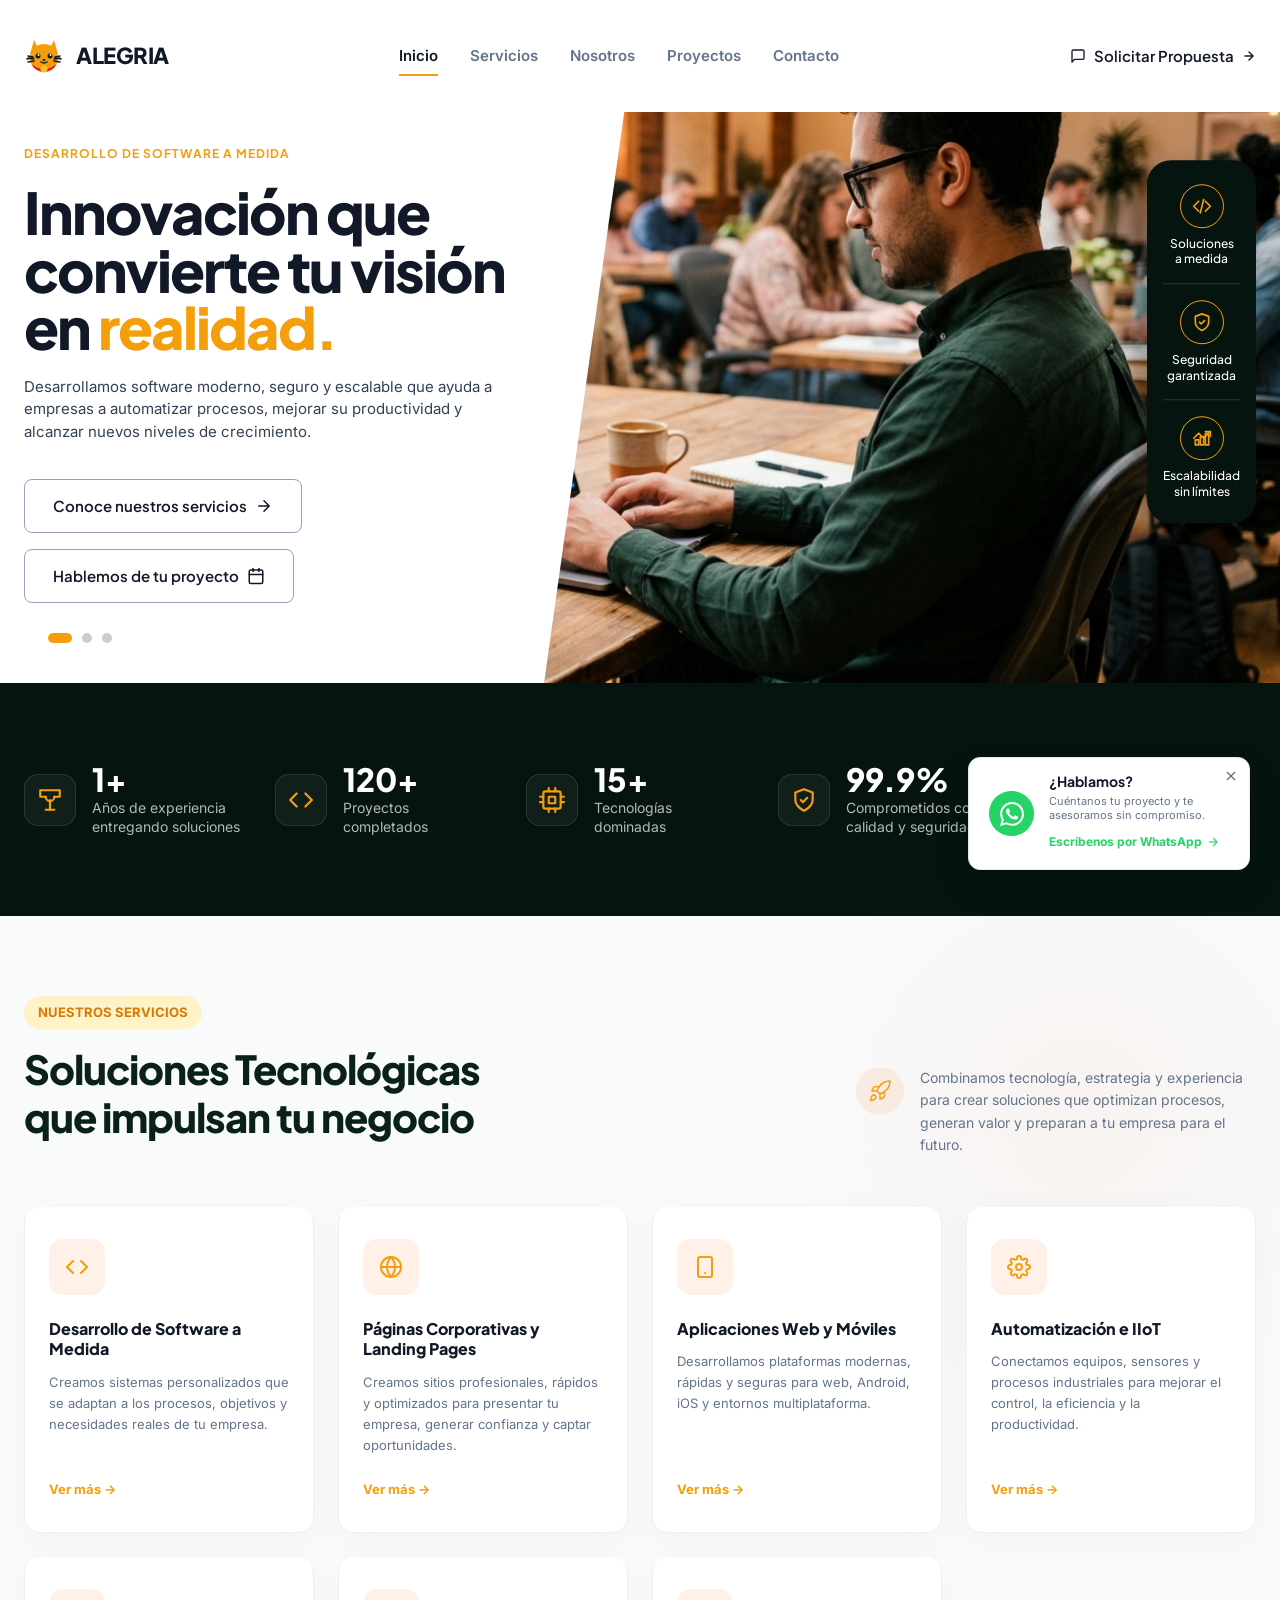
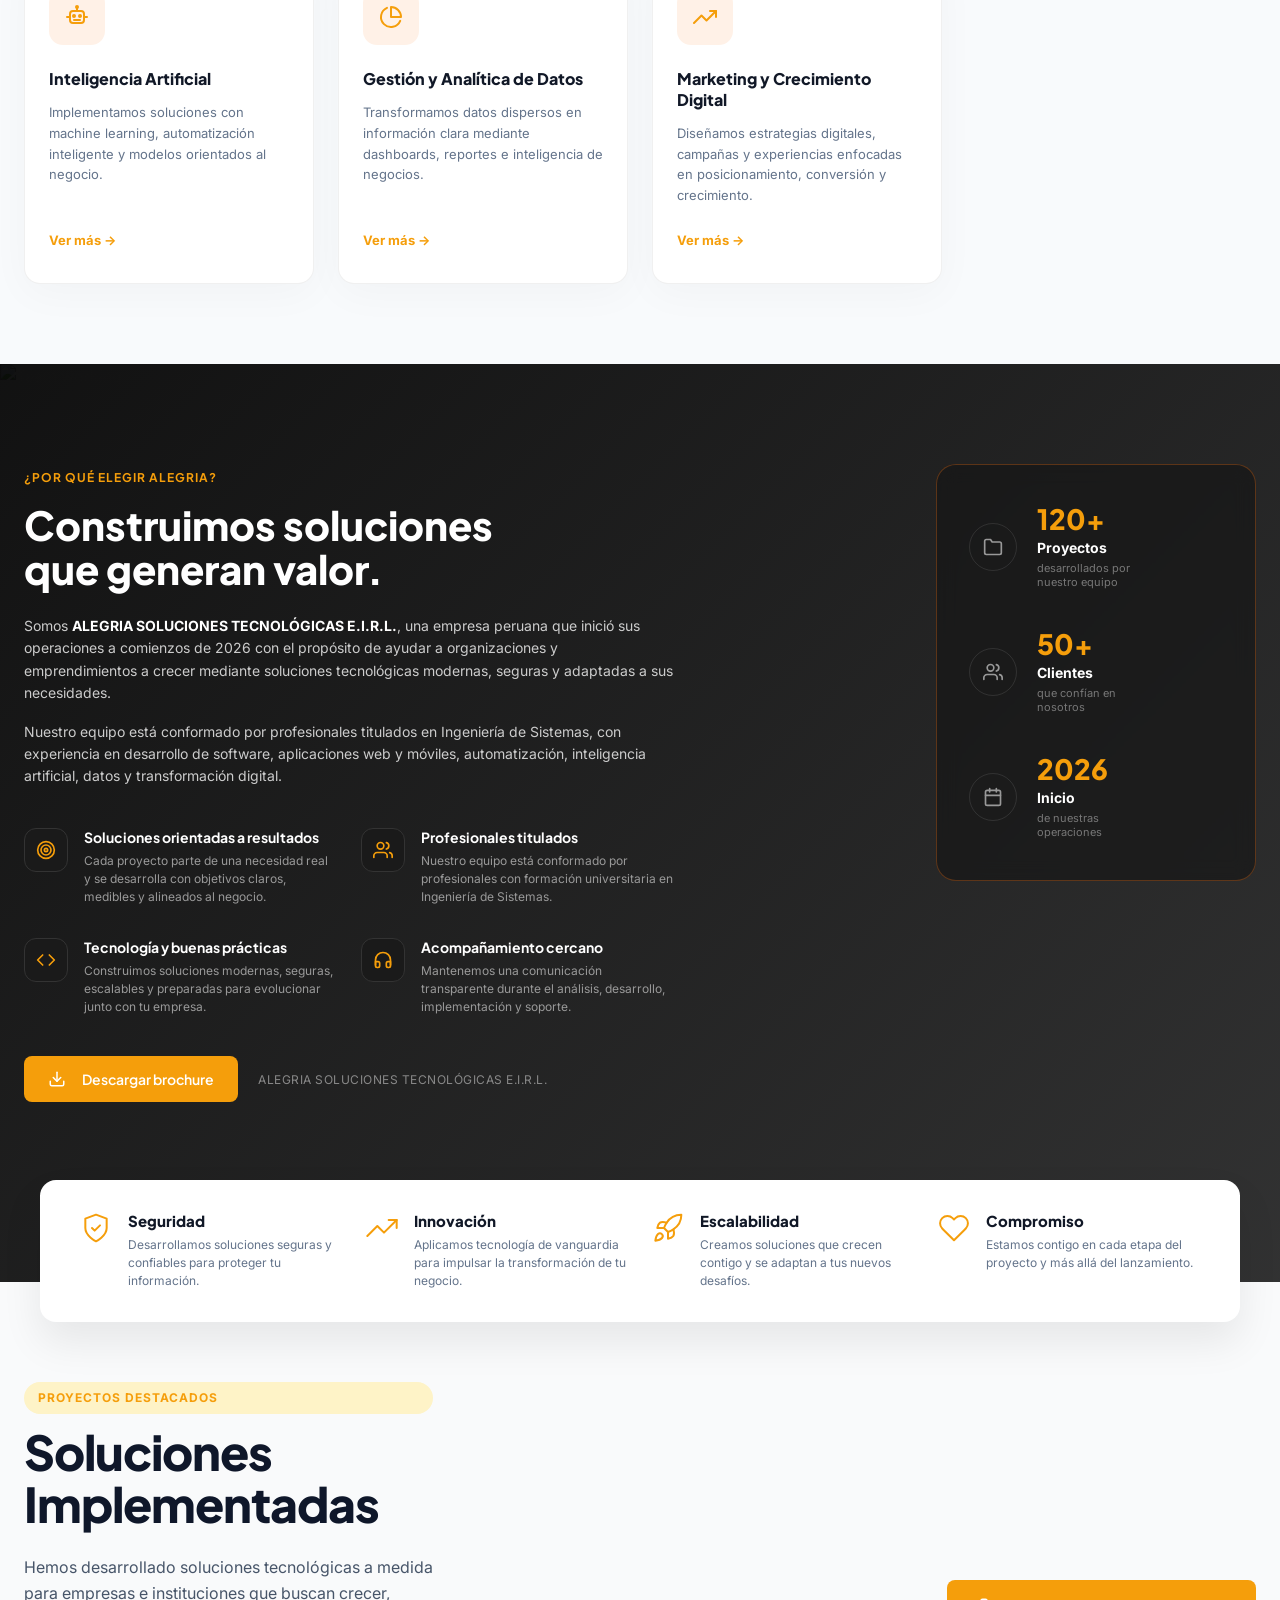
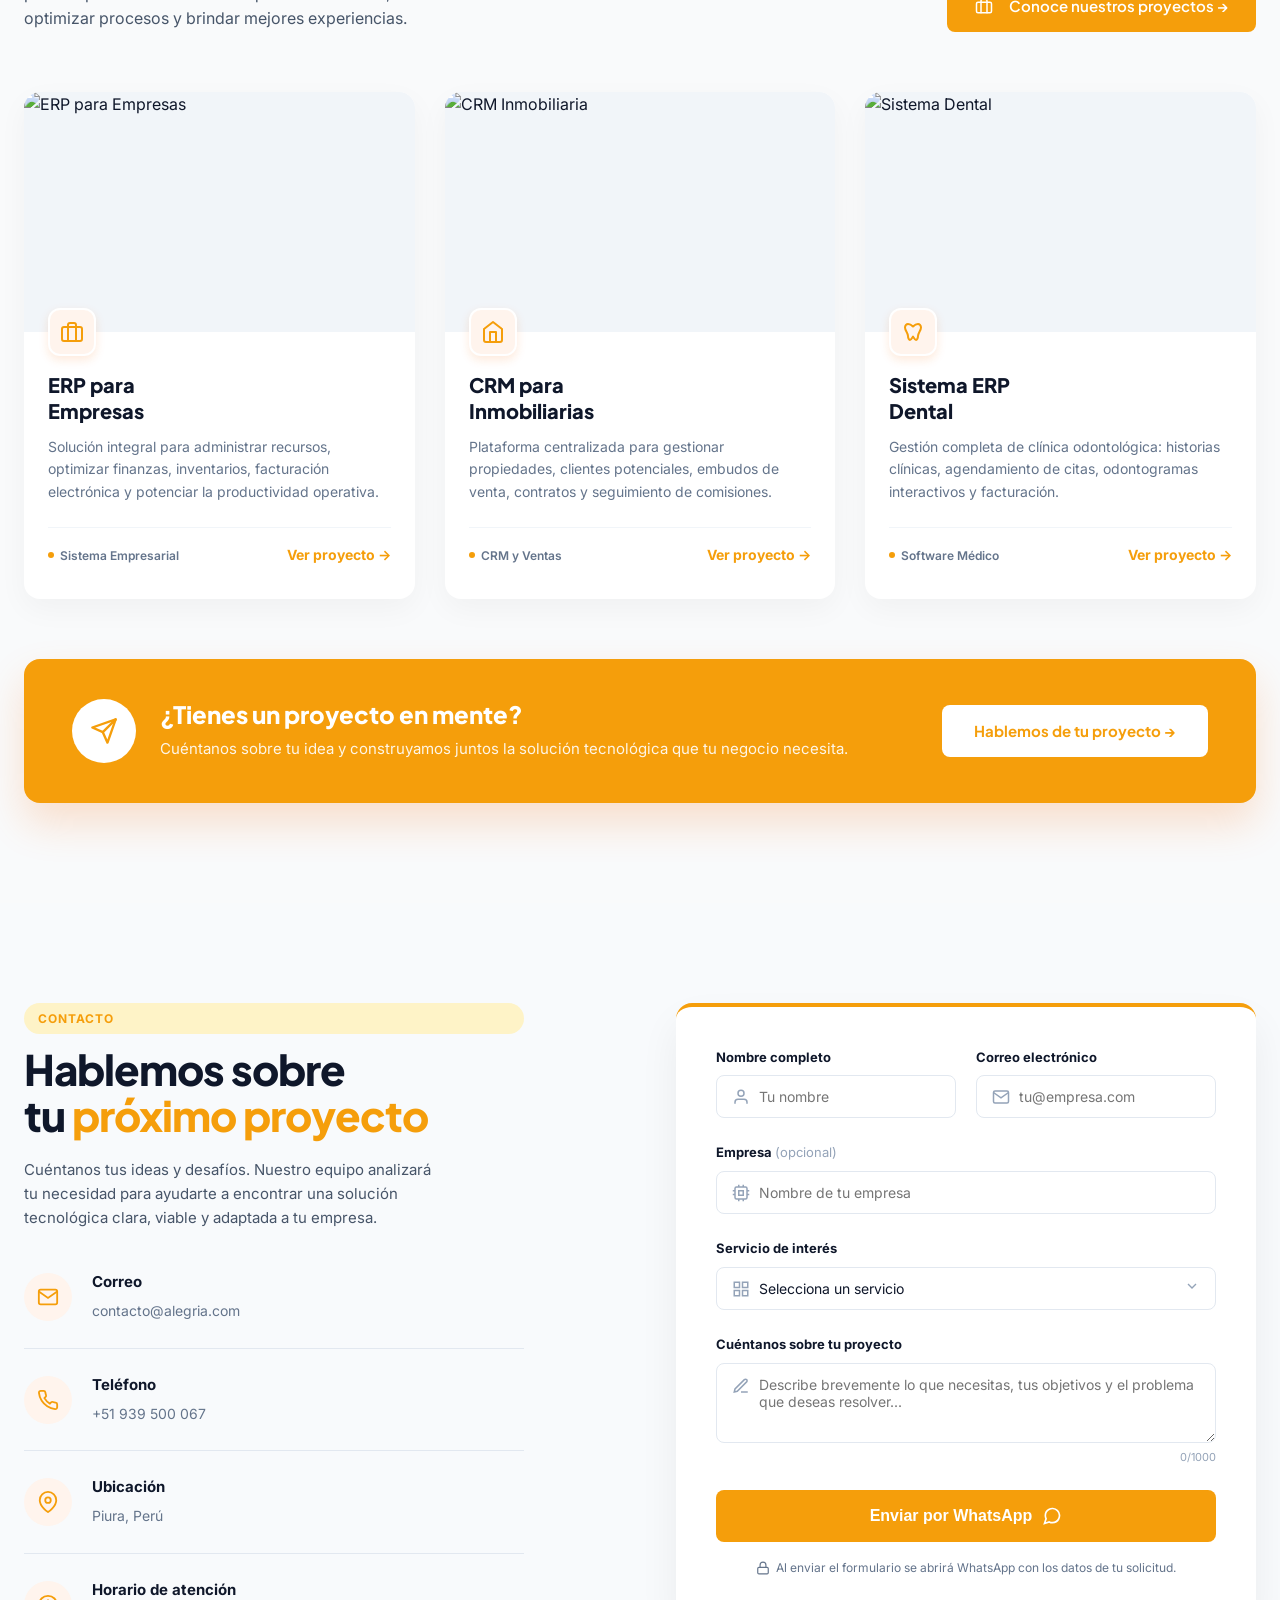
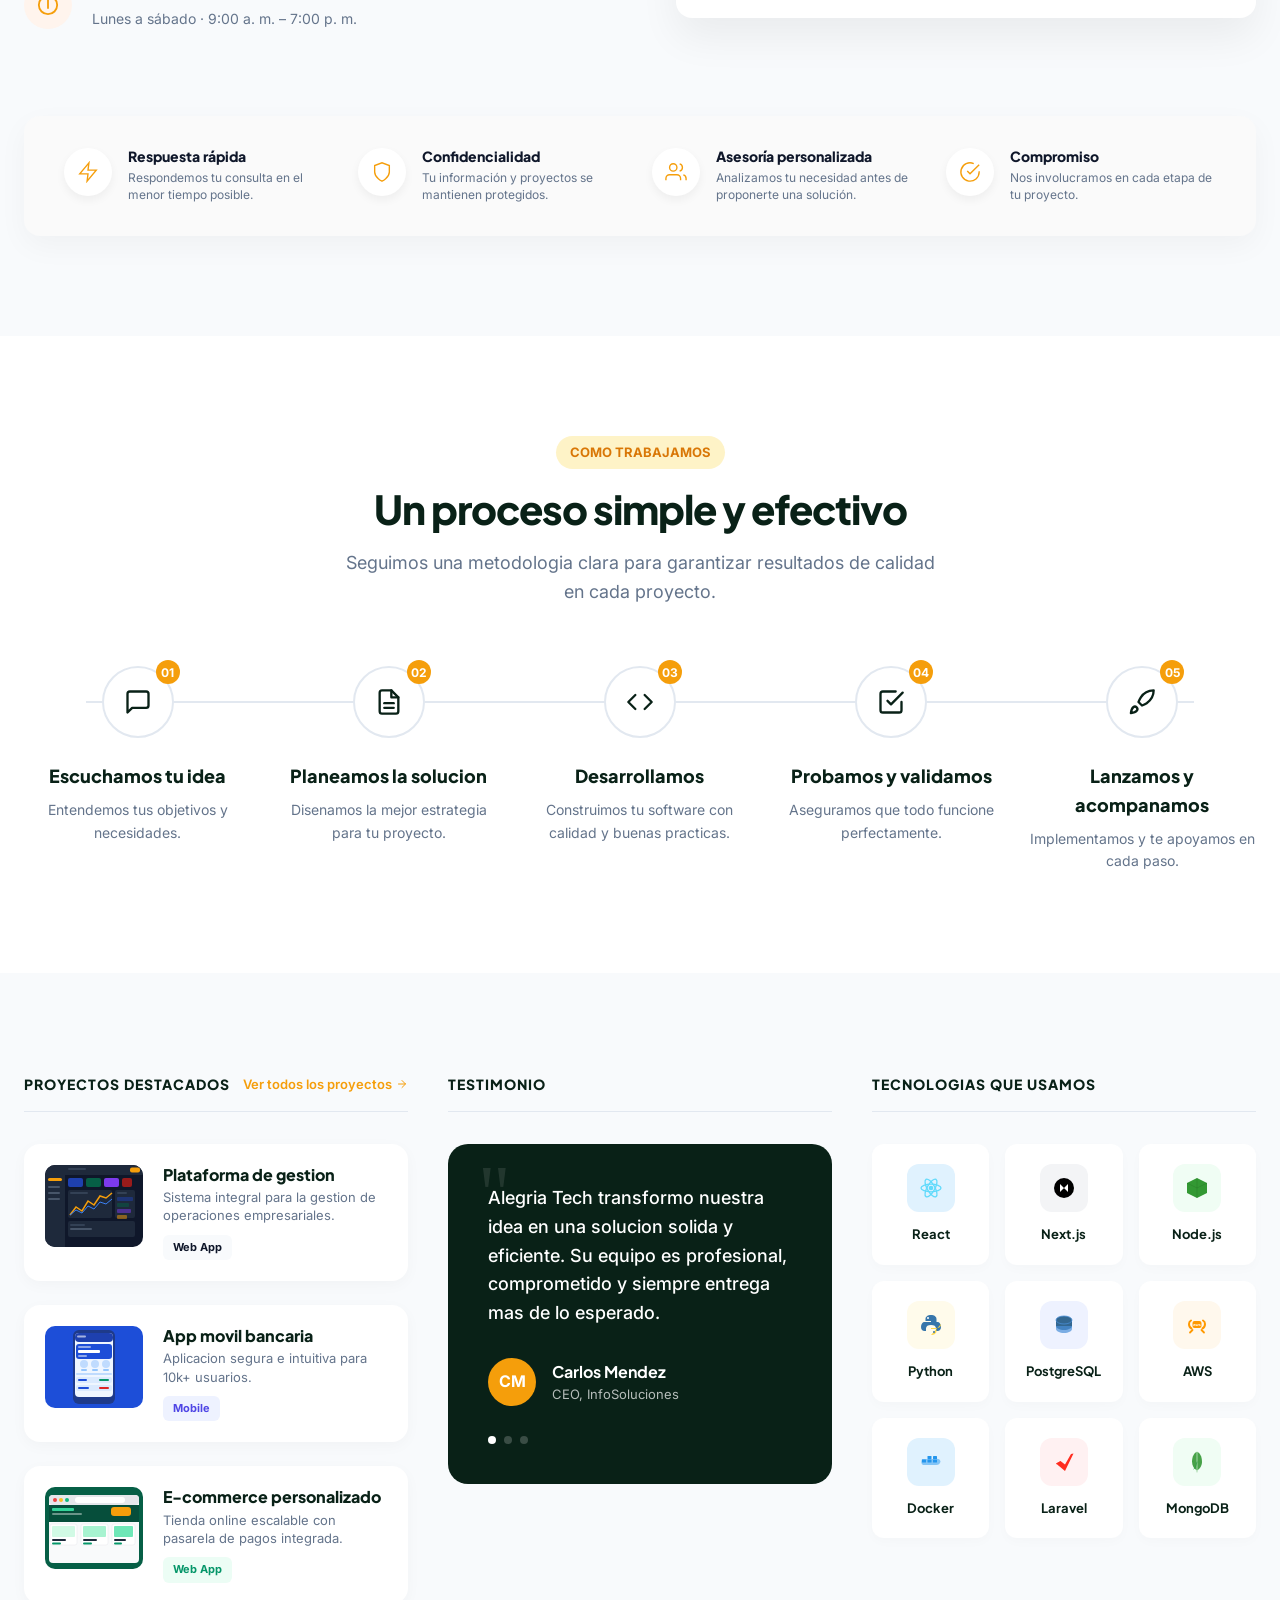
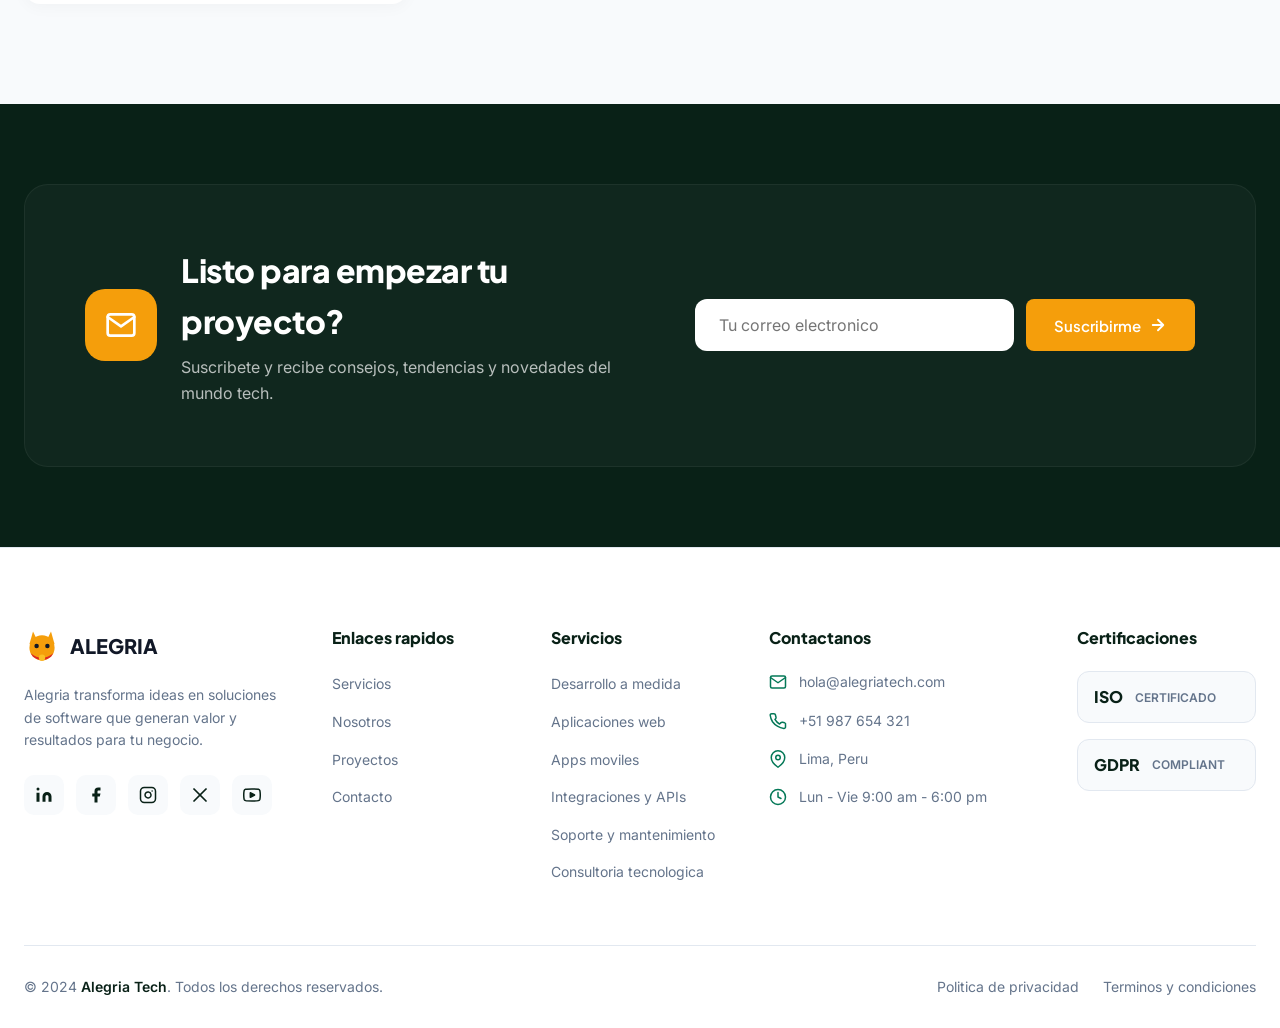
==== index.html @ f65d71f3 "feat: add ALEGRIA marketing site" ====
<!DOCTYPE html>
<html lang="es">
<head>
  <meta charset="UTF-8"/>
  <meta name="viewport" content="width=device-width,initial-scale=1.0"/>
  <title>ALEGRIA | Software a Medida y Soluciones Tecnologicas</title>
  <meta name="description" content="Desarrollamos software moderno, seguro y escalable que ayuda a empresas a automatizar procesos, mejorar su productividad y alcanzar nuevos niveles de crecimiento."/>
  <link rel="canonical" href="https://alegria.pe/"/>
  <link rel="preconnect" href="https://fonts.googleapis.com"/>
  <link rel="preconnect" href="https://fonts.gstatic.com" crossorigin/>
  <link href="https://fonts.googleapis.com/css2?family=Plus+Jakarta+Sans:wght@400;500;600;700;800;900&family=Inter:wght@400;500;600;700&display=swap" rel="stylesheet"/>
  <link rel="stylesheet" href="css/styles_v2.css?v=32"/>
  <link rel="icon" type="image/svg+xml" href="data:image/svg+xml,<svg xmlns='http://www.w3.org/2000/svg' viewBox='0 0 40 40'><polygon points='6,18 10,4 16,16' fill='%23F59E0B'/><polygon points='24,16 30,4 34,18' fill='%23F59E0B'/><circle cx='20' cy='22' r='14' fill='%23F59E0B'/><path d='M7.5 28 Q20 38 32.5 28 L30 32 Q20 40 10 32 Z' fill='%23DC2626'/><circle cx='20' cy='33' r='3.5' fill='%23FBBF24'/><circle cx='14' cy='20' r='2.5' fill='%23111827'/><circle cx='26' cy='20' r='2.5' fill='%23111827'/><ellipse cx='20' cy='24' rx='1.5' ry='1' fill='%23111827'/></svg>"/>
</head>
<body>

<!-- HEADER -->
<header class="header" id="header" role="banner">
  <div class="header-inner">
    <a href="#inicio" class="logo" aria-label="ALEGRIA inicio">
      <div class="logo-box" aria-hidden="true">
        <svg viewBox="0 0 40 40" fill="none" width="40" height="40">
          <polygon points="6,18 10,4 16,16" fill="#F59E0B"/>
          <polygon points="24,16 30,4 34,18" fill="#F59E0B"/>
          <circle cx="20" cy="22" r="14" fill="#F59E0B"/>
          <!-- collar and bell -->
          <path d="M7.5 28 Q20 38 32.5 28 L30 32 Q20 40 10 32 Z" fill="#DC2626"/>
          <circle cx="20" cy="33" r="3.5" fill="#FBBF24"/>
          <!-- eyes -->
          <circle cx="14" cy="20" r="2.5" fill="#111827"/>
          <circle cx="26" cy="20" r="2.5" fill="#111827"/>
          <circle cx="14.5" cy="19" r="1" fill="#fff"/>
          <circle cx="26.5" cy="19" r="1" fill="#fff"/>
          <!-- nose -->
          <ellipse cx="20" cy="24" rx="1.5" ry="1" fill="#111827"/>
          <!-- whiskers -->
          <line x1="4" y1="20" x2="9" y2="21" stroke="#111827" stroke-width="1.5" stroke-linecap="round"/>
          <line x1="3" y1="23" x2="9" y2="22" stroke="#111827" stroke-width="1.5" stroke-linecap="round"/>
          <line x1="36" y1="20" x2="31" y2="21" stroke="#111827" stroke-width="1.5" stroke-linecap="round"/>
          <line x1="37" y1="23" x2="31" y2="22" stroke="#111827" stroke-width="1.5" stroke-linecap="round"/>
          <!-- mouth -->
          <path d="M17 26 Q20 28 23 26" stroke="#111827" stroke-width="1.5" fill="none" stroke-linecap="round"/>
          <line x1="4" y1="22" x2="10" y2="23" stroke="#111827" stroke-width="1.5" stroke-linecap="round"/>
          <line x1="4" y1="26" x2="10" y2="25" stroke="#111827" stroke-width="1.5" stroke-linecap="round"/>
          <line x1="36" y1="22" x2="30" y2="23" stroke="#111827" stroke-width="1.5" stroke-linecap="round"/>
          <line x1="36" y1="26" x2="30" y2="25" stroke="#111827" stroke-width="1.5" stroke-linecap="round"/>
        </svg>
      </div>
      <span class="logo-name">ALEGRIA</span>
    </a>

    <nav class="nav" role="navigation">
      <a href="#inicio"    class="nav-link active" data-s="inicio">Inicio</a>
      <a href="#servicios" class="nav-link"         data-s="servicios">Servicios</a>
      <a href="#nosotros"  class="nav-link"         data-s="nosotros">Nosotros</a>
      <a href="#proyectos" class="nav-link"         data-s="proyectos">Proyectos</a>
      <a href="#contacto"  class="nav-link"         data-s="contacto">Contacto</a>
    </nav>

    <a href="#newsletter" class="nav-cta">
      <svg viewBox="0 0 24 24" fill="none" stroke="currentColor" stroke-width="2" stroke-linecap="round" stroke-linejoin="round" width="16" height="16">
        <path d="M21 15a2 2 0 0 1-2 2H7l-4 4V5a2 2 0 0 1 2-2h14a2 2 0 0 1 2 2z"/>
      </svg>
      Solicitar Propuesta
      <svg viewBox="0 0 24 24" fill="none" stroke="currentColor" stroke-width="2.5" stroke-linecap="round" stroke-linejoin="round" width="14" height="14"><path d="M5 12h14M12 5l7 7-7 7"/></svg>
    </a>

    <button class="hamburger" id="hamburger" aria-label="Menu">
      <span></span><span></span><span></span>
    </button>
  </div>
</header>

<main>

<!-- HERO (CAROUSEL) -->
<section class="hero" id="inicio">
  
  <!-- Floating Right Panel -->
  <div class="hero-strip-panel">
    <div class="strip-item">
        <div class="strip-icon-box">
          <svg viewBox="0 0 24 24" fill="none" stroke="currentColor" stroke-width="2" stroke-linecap="round" stroke-linejoin="round">
            <polyline points="16 18 22 12 16 6"/>
            <polyline points="8 6 2 12 8 18"/>
            <line x1="14" y1="4" x2="10" y2="20"/>
          </svg>
        </div>
      <span class="strip-label">Soluciones<br/>a medida</span>
    </div>
    <div class="strip-item">
        <div class="strip-icon-box">
          <svg viewBox="0 0 24 24" fill="none" stroke="currentColor" stroke-width="2" stroke-linecap="round" stroke-linejoin="round">
            <path d="M12 22s8-4 8-10V5l-8-3-8 3v7c0 6 8 10 8 10z"/>
            <polyline points="9 12 11 14 15 10"/>
          </svg>
        </div>
      <span class="strip-label">Seguridad<br/>garantizada</span>
    </div>
    <div class="strip-item">
        <div class="strip-icon-box">
          <svg viewBox="0 0 24 24" fill="none" stroke="currentColor" stroke-width="2" stroke-linecap="round" stroke-linejoin="round">
            <rect x="4" y="14" width="4" height="6" />
            <rect x="10" y="10" width="4" height="10" />
            <rect x="16" y="6" width="4" height="14" />
            <polyline points="2 12 8 6 14 12 22 4" />
            <polyline points="16 4 22 4 22 10" />
          </svg>
        </div>
      <span class="strip-label">Escalabilidad<br/>sin límites</span>
    </div>
  </div>

  <!-- SLIDER CONTAINER -->
  <div class="hero-slider">
    
    <!-- SLIDE 1 -->
    <div class="hero-slide active">
      <div class="hero-photo-bg">
        <img src="images/hero_team.jpg" alt="Equipo trabajando" class="hero-photo-img" />
      </div>
      <div class="hero-curve-bg"></div>
      <div class="hero-container container">
        <div class="hero-content">
          <span class="hero-tag">DESARROLLO DE SOFTWARE A MEDIDA</span>
          
          <h1 class="hero-h1">
            Innovación que<br/>convierte tu visión<br/>en <span class="hero-accent">realidad.</span>
          </h1>
          
          <p class="hero-desc">
            Desarrollamos software moderno, seguro y escalable que ayuda a empresas a automatizar procesos, mejorar su productividad y alcanzar nuevos niveles de crecimiento.
          </p>
          
          <div class="hero-btns">
            <a href="#servicios" class="btn btn-outline">Conoce nuestros servicios <svg viewBox="0 0 24 24" fill="none" stroke="currentColor" stroke-width="2" stroke-linecap="round" stroke-linejoin="round"><path d="M5 12h14M12 5l7 7-7 7"/></svg></a>
            <a href="#contacto" class="btn btn-outline">Hablemos de tu proyecto <svg viewBox="0 0 24 24" fill="none" stroke="currentColor" stroke-width="2" stroke-linecap="round" stroke-linejoin="round"><rect x="3" y="4" width="18" height="18" rx="2" ry="2"></rect><line x1="16" y1="2" x2="16" y2="6"></line><line x1="8" y1="2" x2="8" y2="6"></line><line x1="3" y1="10" x2="21" y2="10"></line></svg></a>
          </div>
        </div>
      </div>
    </div>
    
    <!-- SLIDE 2 -->
    <div class="hero-slide">
      <div class="hero-photo-bg">
        <img src="images/hero-multi-device.jpg" alt="Oficina de desarrollo" class="hero-photo-img" />
      </div>
      <div class="hero-curve-bg"></div>
      <div class="hero-container container">
        <div class="hero-content">
          <span class="hero-tag">DESARROLLO DE SOFTWARE A MEDIDA</span>
          
          <h1 class="hero-h1">
            Software a medida<br/>que optimiza tu<br/><span class="hero-accent">empresa.</span>
          </h1>
          
          <p class="hero-desc">
            En ALEGRIA desarrollamos software moderno, escalable y seguro que impulsa la transformación digital de tu negocio hacia el futuro.
          </p>
          
          <div class="hero-btns">
            <a href="#servicios" class="btn btn-primary">Nuestros servicios <svg viewBox="0 0 24 24" fill="none" stroke="currentColor" stroke-width="2" stroke-linecap="round" stroke-linejoin="round"><path d="M5 12h14M12 5l7 7-7 7"/></svg></a>
            <a href="#contacto" class="btn btn-outline">Hablemos de tu proyecto</a>
          </div>
          
          <div class="hero-bottom-tags">
            TECNOLOGÍA &middot; INNOVACIÓN &middot; RESULTADOS
          </div>
        </div>
      </div>
    </div>

    <!-- SLIDE 3 -->
    <div class="hero-slide">
      <div class="hero-photo-bg">
        <img src="images/hero_ux.jpg" alt="Diseño UX UI" class="hero-photo-img" />
      </div>
      <div class="hero-curve-bg"></div>
      <div class="hero-container container">
        <div class="hero-content">
          <span class="hero-tag">SOLUCIONES WEB Y MÓVILES</span>
          
          <h1 class="hero-h1">
            Productos digitales<br/>listos para <span class="hero-accent">crecer.</span>
          </h1>
          
          <p class="hero-desc">
            Diseñamos plataformas web, aplicaciones móviles y sistemas empresariales enfocados en rendimiento, seguridad y una excelente experiencia de usuario.
          </p>
          
          <div class="hero-btns">
            <a href="#proyectos" class="btn btn-primary">Ver proyectos <svg viewBox="0 0 24 24" fill="none" stroke="currentColor" stroke-width="2" stroke-linecap="round" stroke-linejoin="round"><path d="M5 12h14M12 5l7 7-7 7"/></svg></a>
            <a href="#contacto" class="btn btn-outline">Solicitar una propuesta</a>
          </div>
          
          <div class="hero-bottom-tags">
            DISEÑO UX &middot; DESARROLLO &middot; ESCALABILIDAD
          </div>
        </div>
      </div>
    </div>

  </div>

  <!-- CAROUSEL DOTS -->
  <div class="hero-dots container">
    <button class="dot active" aria-label="Slide 1"></button>
    <button class="dot" aria-label="Slide 2"></button>
    <button class="dot" aria-label="Slide 3"></button>
  </div>
</section>

<!-- STATS BAR -->
<div class="stats-bar" role="region" aria-label="Estadisticas de ALEGRIA">
  <div class="container">
    <div class="stats-grid">
      <div class="stat-item reveal">
        <div class="stat-icon-box" aria-hidden="true">
          <svg viewBox="0 0 24 24" fill="none" stroke="currentColor" stroke-width="2" stroke-linecap="round" stroke-linejoin="round">
            <polyline points="8 9 3 9 3 3 21 3 21 9 16 9"/><path d="M8 21h8"/><path d="M12 21v-9"/><path d="M8 9a4 4 0 0 0 8 0"/>
          </svg>
        </div>
        <div>
          <div class="stat-val" data-count="1" data-suffix="+">1+</div>
          <div class="stat-lbl">Años de experiencia<br/>entregando soluciones</div>
        </div>
      </div>
      <div class="stat-item reveal d1">
        <div class="stat-icon-box" aria-hidden="true">
          <svg viewBox="0 0 24 24" fill="none" stroke="currentColor" stroke-width="2" stroke-linecap="round" stroke-linejoin="round">
            <polyline points="16 18 22 12 16 6"/><polyline points="8 6 2 12 8 18"/>
          </svg>
        </div>
        <div>
          <div class="stat-val" data-count="120" data-suffix="+">120+</div>
          <div class="stat-lbl">Proyectos<br/>completados</div>
        </div>
      </div>
      <div class="stat-item reveal d2">
        <div class="stat-icon-box" aria-hidden="true">
          <!-- CPU Icon for technologies -->
          <svg viewBox="0 0 24 24" fill="none" stroke="currentColor" stroke-width="2" stroke-linecap="round" stroke-linejoin="round">
            <rect x="4" y="4" width="16" height="16" rx="2" ry="2"></rect>
            <rect x="9" y="9" width="6" height="6"></rect>
            <line x1="9" y1="1" x2="9" y2="4"></line>
            <line x1="15" y1="1" x2="15" y2="4"></line>
            <line x1="9" y1="20" x2="9" y2="23"></line>
            <line x1="15" y1="20" x2="15" y2="23"></line>
            <line x1="20" y1="9" x2="23" y2="9"></line>
            <line x1="20" y1="14" x2="23" y2="14"></line>
            <line x1="1" y1="9" x2="4" y2="9"></line>
            <line x1="1" y1="14" x2="4" y2="14"></line>
          </svg>
        </div>
        <div>
          <div class="stat-val" data-count="15" data-suffix="+">15+</div>
          <div class="stat-lbl">Tecnologías<br/>dominadas</div>
        </div>
      </div>
      <div class="stat-item reveal d3">
        <div class="stat-icon-box" aria-hidden="true">
          <svg viewBox="0 0 24 24" fill="none" stroke="currentColor" stroke-width="2" stroke-linecap="round" stroke-linejoin="round">
            <path d="M12 22s8-4 8-10V5l-8-3-8 3v7c0 6 8 10 8 10z"/><polyline points="9 12 11 14 15 10"/>
          </svg>
        </div>
        <div>
          <div class="stat-val" data-count="99.9" data-suffix="%">99.9%</div>
          <div class="stat-lbl">Comprometidos con la<br/>calidad y seguridad</div>
        </div>
      </div>
      <div class="stat-item reveal d4">
        <div class="stat-icon-box" aria-hidden="true">
          <svg viewBox="0 0 24 24" fill="none" stroke="currentColor" stroke-width="2" stroke-linecap="round" stroke-linejoin="round">
            <path d="M17 21v-2a4 4 0 0 0-4-4H5a4 4 0 0 0-4 4v2"/><circle cx="9" cy="7" r="4"/>
            <path d="M23 21v-2a4 4 0 0 0-3-3.87"/><path d="M16 3.13a4 4 0 0 1 0 7.75"/>
          </svg>
        </div>
        <div>
          <div class="stat-val" data-count="50" data-suffix="+">50+</div>
          <div class="stat-lbl">Clientes<br/>satisfechos</div>
        </div>
      </div>
    </div>
  </div>
</div>

  <!-- NEW SERVICES SECTION -->
  <section class="services-modern" id="servicios">
    <div class="container">
      <div class="services-header reveal">
        <div class="services-header-left">
          <span class="sec-label">NUESTROS SERVICIOS</span>
          <h2 class="sec-title">Soluciones Tecnol&oacute;gicas<br/>que <span class="text-orange">impulsan tu negocio</span></h2>
        </div>
        <div class="services-header-right">
          <div class="sh-icon-rocket">
            <svg viewBox="0 0 24 24" fill="none" stroke="currentColor" stroke-width="1.5" stroke-linecap="round" stroke-linejoin="round">
              <path d="M4.5 16.5c-1.5 1.26-2 5-2 5s3.74-.5 5-2c.71-.84.7-2.13-.09-2.91a2.18 2.18 0 0 0-2.91-.09z"></path>
              <path d="m12 15-3-3a22 22 0 0 1 2-3.95A12.88 12.88 0 0 1 22 2c0 2.72-.78 7.5-6 11a22.35 22.35 0 0 1-4 2z"></path>
              <path d="M9 12H4s.55-3.03 2-4c1.62-1.08 5 0 5 0"></path>
              <path d="M12 15v5s3.03-.55 4-2c1.08-1.62 0-5 0-5"></path>
            </svg>
          </div>
          <p>Combinamos tecnolog&iacute;a, estrategia y experiencia para crear soluciones que optimizan procesos, generan valor y preparan a tu empresa para el futuro.</p>
        </div>
      </div>

      <div class="services-grid-new">
        <!-- Card 1 -->
        <div class="srv-card-new reveal">
          <div class="srv-icon-new">
            <svg viewBox="0 0 24 24" fill="none" stroke="currentColor" stroke-width="2" stroke-linecap="round" stroke-linejoin="round">
              <polyline points="16 18 22 12 16 6"></polyline>
              <polyline points="8 6 2 12 8 18"></polyline>
            </svg>
          </div>
          <h3 class="srv-title-new">Desarrollo de Software a Medida</h3>
            <p class="srv-desc-new">Creamos sistemas personalizados que se adaptan a los procesos, objetivos y necesidades reales de tu empresa.</p>
            <a href="servicio-desarrollo.html" class="srv-link-new">Ver m&aacute;s &rarr;</a>
        </div>
        <!-- Card 2 -->
        <div class="srv-card-new reveal d1">
          <div class="srv-icon-new">
            <svg viewBox="0 0 24 24" fill="none" stroke="currentColor" stroke-width="2" stroke-linecap="round" stroke-linejoin="round">
              <circle cx="12" cy="12" r="10"></circle>
              <line x1="2" y1="12" x2="22" y2="12"></line>
              <path d="M12 2a15.3 15.3 0 0 1 4 10 15.3 15.3 0 0 1-4 10 15.3 15.3 0 0 1-4-10 15.3 15.3 0 0 1 4-10z"></path>
            </svg>
          </div>
          <h3 class="srv-title-new">P&aacute;ginas Corporativas y Landing Pages</h3>
          <p class="srv-desc-new">Creamos sitios profesionales, r&aacute;pidos y optimizados para presentar tu empresa, generar confianza y captar oportunidades.</p>
          <a href="servicio-paginas-web.html?v=99" class="srv-link-new">Ver m&aacute;s &rarr;</a>
        </div>
        <!-- Card 3 -->
        <div class="srv-card-new reveal d2">
          <div class="srv-icon-new">
            <svg viewBox="0 0 24 24" fill="none" stroke="currentColor" stroke-width="2" stroke-linecap="round" stroke-linejoin="round">
              <rect x="5" y="2" width="14" height="20" rx="2" ry="2"></rect>
              <path d="M12 18h.01"></path>
            </svg>
          </div>
<h3 class="srv-title-new">Aplicaciones Web y M&oacute;viles</h3>
          <p class="srv-desc-new">Desarrollamos plataformas modernas, r&aacute;pidas y seguras para web, Android, iOS y entornos multiplataforma.</p>
          <a href="servicio-apps.html?v=1" class="srv-link-new">Ver m&aacute;s &rarr;</a>
        </div>
        <!-- Card 4 -->
        <div class="srv-card-new reveal d3">
          <div class="srv-icon-new">
            <svg viewBox="0 0 24 24" fill="none" stroke="currentColor" stroke-width="2" stroke-linecap="round" stroke-linejoin="round">
              <circle cx="12" cy="12" r="3"></circle>
              <path d="M19.4 15a1.65 1.65 0 0 0 .33 1.82l.06.06a2 2 0 0 1 0 2.83 2 2 0 0 1-2.83 0l-.06-.06a1.65 1.65 0 0 0-1.82-.33 1.65 1.65 0 0 0-1 1.51V21a2 2 0 0 1-2 2 2 2 0 0 1-2-2v-.09A1.65 1.65 0 0 0 9 19.4a1.65 1.65 0 0 0-1.82.33l-.06.06a2 2 0 0 1-2.83 0 2 2 0 0 1 0-2.83l.06-.06a1.65 1.65 0 0 0 .33-1.82 1.65 1.65 0 0 0-1.51-1H3a2 2 0 0 1-2-2 2 2 0 0 1 2-2h.09A1.65 1.65 0 0 0 4.6 9a1.65 1.65 0 0 0-.33-1.82l-.06-.06a2 2 0 0 1 0-2.83 2 2 0 0 1 2.83 0l.06.06a1.65 1.65 0 0 0 1.82.33H9a1.65 1.65 0 0 0 1-1.51V3a2 2 0 0 1 2-2 2 2 0 0 1 2 2v.09a1.65 1.65 0 0 0 1 1.51 1.65 1.65 0 0 0 1.82-.33l.06-.06a2 2 0 0 1 2.83 0 2 2 0 0 1 0 2.83l-.06.06a1.65 1.65 0 0 0-.33 1.82V9a1.65 1.65 0 0 0 1.51 1H21a2 2 0 0 1 2 2 2 2 0 0 1-2 2h-.09a1.65 1.65 0 0 0-1.51 1z"></path>
            </svg>
          </div>
          <h3 class="srv-title-new">Automatizaci&oacute;n e IIoT</h3>
          <p class="srv-desc-new">Conectamos equipos, sensores y procesos industriales para mejorar el control, la eficiencia y la productividad.</p>
          <a href="servicio-iiot.html" class="srv-link-new">Ver m&aacute;s &rarr;</a>
        </div>
        <!-- Card 5 -->
        <div class="srv-card-new reveal d4">
          <div class="srv-icon-new">
            <!-- Robot Icon -->
            <svg viewBox="0 0 24 24" fill="none" stroke="currentColor" stroke-width="2" stroke-linecap="round" stroke-linejoin="round">
              <line x1="12" y1="2" x2="12" y2="6"></line>
              <circle cx="12" cy="2" r="1"></circle>
              <rect x="5" y="6" width="14" height="12" rx="3" ry="3"></rect>
              <circle cx="9" cy="11" r="1"></circle>
              <circle cx="15" cy="11" r="1"></circle>
              <line x1="9" y1="15" x2="15" y2="15"></line>
              <line x1="2" y1="12" x2="5" y2="12"></line>
              <line x1="19" y1="12" x2="22" y2="12"></line>
            </svg>
          </div>
          <h3 class="srv-title-new">Inteligencia Artificial</h3>
          <p class="srv-desc-new">Implementamos soluciones con machine learning, automatizaci&oacute;n inteligente y modelos orientados al negocio.</p>
          <a href="servicio-ia.html" class="srv-link-new">Ver m&aacute;s &rarr;</a>
        </div>
        <!-- Card 6 -->
        <div class="srv-card-new reveal d5">
          <div class="srv-icon-new">
            <!-- Pie Chart Icon -->
            <svg viewBox="0 0 24 24" fill="none" stroke="currentColor" stroke-width="2" stroke-linecap="round" stroke-linejoin="round">
              <path d="M21.21 15.89A10 10 0 1 1 8 2.83"></path>
              <path d="M22 12A10 10 0 0 0 12 2v10z"></path>
            </svg>
          </div>
          <h3 class="srv-title-new">Gesti&oacute;n y Anal&iacute;tica de Datos</h3>
          <p class="srv-desc-new">Transformamos datos dispersos en informaci&oacute;n clara mediante dashboards, reportes e inteligencia de negocios.</p>
          <a href="servicio-datos.html" class="srv-link-new">Ver m&aacute;s &rarr;</a>
        </div>
        <!-- Card 7 -->
        <div class="srv-card-new reveal d6">
          <div class="srv-icon-new">
            <!-- Trending Up Icon -->
            <svg viewBox="0 0 24 24" fill="none" stroke="currentColor" stroke-width="2" stroke-linecap="round" stroke-linejoin="round">
              <polyline points="23 6 13.5 15.5 8.5 10.5 1 18"></polyline>
              <polyline points="17 6 23 6 23 12"></polyline>
            </svg>
          </div>
<h3 class="srv-title-new">Marketing y Crecimiento Digital</h3>
          <p class="srv-desc-new">Dise&ntilde;amos estrategias digitales, campa&ntilde;as y experiencias enfocadas en posicionamiento, conversi&oacute;n y crecimiento.</p>
          <a href="servicio-marketing.html" class="srv-link-new">Ver m&aacute;s &rarr;</a>
        </div>

      </div>
    </div>
  </section>

    <!-- WHY CHOOSE US -->
  <section class="why-choose-us" id="nosotros">
    <div class="why-bg">
      <img src="https://images.unsplash.com/photo-1522071820081-009f0129c71c?auto=format&fit=crop&w=1200&q=80" alt="Team working">
      <div class="why-overlay"></div>
    </div>
    <div class="container why-container">
      <div class="why-left reveal">
        <span class="why-label">&iquest;POR QU&Eacute; ELEGIR ALEGRIA?</span>
        <h2 class="why-title">Construimos soluciones<br/>que generan <span class="text-orange">valor.</span></h2>
        
        <div class="why-desc">
          <p>Somos <strong>ALEGRIA SOLUCIONES TECNOL&Oacute;GICAS E.I.R.L.</strong>, una empresa peruana que inici&oacute; sus operaciones a comienzos de 2026 con el prop&oacute;sito de ayudar a organizaciones y emprendimientos a crecer mediante soluciones tecnol&oacute;gicas modernas, seguras y adaptadas a sus necesidades.</p>
          <p>Nuestro equipo est&aacute; conformado por profesionales titulados en Ingenier&iacute;a de Sistemas, con experiencia en desarrollo de software, aplicaciones web y m&oacute;viles, automatizaci&oacute;n, inteligencia artificial, datos y transformaci&oacute;n digital.</p>
        </div>

        <div class="why-features-grid">
          <div class="why-feature">
            <div class="why-f-icon">
              <svg viewBox="0 0 24 24" fill="none" stroke="currentColor" stroke-width="2" stroke-linecap="round" stroke-linejoin="round"><circle cx="12" cy="12" r="10"></circle><circle cx="12" cy="12" r="6"></circle><circle cx="12" cy="12" r="2"></circle></svg>
            </div>
            <div class="why-f-text">
              <h4>Soluciones orientadas a resultados</h4>
              <p>Cada proyecto parte de una necesidad real y se desarrolla con objetivos claros, medibles y alineados al negocio.</p>
            </div>
          </div>
          <div class="why-feature">
            <div class="why-f-icon">
              <svg viewBox="0 0 24 24" fill="none" stroke="currentColor" stroke-width="2" stroke-linecap="round" stroke-linejoin="round"><path d="M17 21v-2a4 4 0 0 0-4-4H5a4 4 0 0 0-4 4v2"></path><circle cx="9" cy="7" r="4"></circle><path d="M23 21v-2a4 4 0 0 0-3-3.87"></path><path d="M16 3.13a4 4 0 0 1 0 7.75"></path></svg>
            </div>
            <div class="why-f-text">
              <h4>Profesionales titulados</h4>
              <p>Nuestro equipo est&aacute; conformado por profesionales con formaci&oacute;n universitaria en Ingenier&iacute;a de Sistemas.</p>
            </div>
          </div>
          <div class="why-feature">
            <div class="why-f-icon">
              <svg viewBox="0 0 24 24" fill="none" stroke="currentColor" stroke-width="2" stroke-linecap="round" stroke-linejoin="round"><polyline points="16 18 22 12 16 6"></polyline><polyline points="8 6 2 12 8 18"></polyline></svg>
            </div>
            <div class="why-f-text">
              <h4>Tecnolog&iacute;a y buenas pr&aacute;cticas</h4>
              <p>Construimos soluciones modernas, seguras, escalables y preparadas para evolucionar junto con tu empresa.</p>
            </div>
          </div>
          <div class="why-feature">
            <div class="why-f-icon">
              <svg viewBox="0 0 24 24" fill="none" stroke="currentColor" stroke-width="2" stroke-linecap="round" stroke-linejoin="round"><path d="M3 18v-6a9 9 0 0 1 18 0v6"></path><path d="M21 19a2 2 0 0 1-2 2h-1a2 2 0 0 1-2-2v-3a2 2 0 0 1 2-2h3zM3 19a2 2 0 0 0 2 2h1a2 2 0 0 0 2-2v-3a2 2 0 0 0-2-2H3z"></path></svg>
            </div>
            <div class="why-f-text">
              <h4>Acompa&ntilde;amiento cercano</h4>
              <p>Mantenemos una comunicaci&oacute;n transparente durante el an&aacute;lisis, desarrollo, implementaci&oacute;n y soporte.</p>
            </div>
          </div>
        </div>

<div class="why-action">
          <a href="https://wa.me/51939500067?text=Hola, me gustaria solicitar el brochure de servicios" class="btn btn-primary">
            <svg viewBox="0 0 24 24" fill="none" stroke="currentColor" stroke-width="2" stroke-linecap="round" stroke-linejoin="round" style="width:18px;height:18px;margin-right:8px;"><path d="M21 15v4a2 2 0 0 1-2 2H5a2 2 0 0 1-2-2v-4"></path><polyline points="7 10 12 15 17 10"></polyline><line x1="12" y1="15" x2="12" y2="3"></line></svg>
            Descargar brochure
          </a>
          <span class="why-action-text">ALEGRIA SOLUCIONES TECNOL&Oacute;GICAS E.I.R.L.</span>
        </div>
      </div>
      
      <div class="why-right reveal d2">
        <div class="why-stats-card">
          <div class="w-stat">
            <div class="w-stat-icon"><svg viewBox="0 0 24 24" fill="none" stroke="currentColor" stroke-width="2" stroke-linecap="round" stroke-linejoin="round"><path d="M22 19a2 2 0 0 1-2 2H4a2 2 0 0 1-2-2V5a2 2 0 0 1 2-2h5l2 3h9a2 2 0 0 1 2 2z"></path></svg></div>
            <div class="w-stat-info">
              <span class="w-num">120+</span>
              <span class="w-title">Proyectos</span>
              <span class="w-desc">desarrollados por<br/>nuestro equipo</span>
            </div>
          </div>
          <div class="w-stat">
            <div class="w-stat-icon"><svg viewBox="0 0 24 24" fill="none" stroke="currentColor" stroke-width="2" stroke-linecap="round" stroke-linejoin="round"><path d="M17 21v-2a4 4 0 0 0-4-4H5a4 4 0 0 0-4 4v2"></path><circle cx="9" cy="7" r="4"></circle><path d="M23 21v-2a4 4 0 0 0-3-3.87"></path><path d="M16 3.13a4 4 0 0 1 0 7.75"></path></svg></div>
            <div class="w-stat-info">
              <span class="w-num">50+</span>
              <span class="w-title">Clientes</span>
              <span class="w-desc">que conf&iacute;an en<br/>nosotros</span>
            </div>
          </div>
          <div class="w-stat">
            <div class="w-stat-icon"><svg viewBox="0 0 24 24" fill="none" stroke="currentColor" stroke-width="2" stroke-linecap="round" stroke-linejoin="round"><rect x="3" y="4" width="18" height="18" rx="2" ry="2"></rect><line x1="16" y1="2" x2="16" y2="6"></line><line x1="8" y1="2" x2="8" y2="6"></line><line x1="3" y1="10" x2="21" y2="10"></line></svg></div>
            <div class="w-stat-info">
              <span class="w-num">2026</span>
              <span class="w-title">Inicio</span>
              <span class="w-desc">de nuestras<br/>operaciones</span>
            </div>
          </div>
        </div>
      </div>
    </div>

    <div class="why-bottom-strip container reveal d3">
      <div class="w-strip-item">
        <div class="w-strip-icon"><svg viewBox="0 0 24 24" fill="none" stroke="currentColor" stroke-width="2" stroke-linecap="round" stroke-linejoin="round"><path d="M12 22s8-4 8-10V5l-8-3-8 3v7c0 6 8 10 8 10z"></path><polyline points="9 12 11 14 15 10"></polyline></svg></div>
        <div class="w-strip-text">
          <h5>Seguridad</h5>
          <p>Desarrollamos soluciones seguras y confiables para proteger tu informaci&oacute;n.</p>
        </div>
      </div>
      <div class="w-strip-item">
        <div class="w-strip-icon"><svg viewBox="0 0 24 24" fill="none" stroke="currentColor" stroke-width="2" stroke-linecap="round" stroke-linejoin="round"><polyline points="23 6 13.5 15.5 8.5 10.5 1 18"></polyline><polyline points="17 6 23 6 23 12"></polyline></svg></div>
        <div class="w-strip-text">
          <h5>Innovaci&oacute;n</h5>
          <p>Aplicamos tecnolog&iacute;a de vanguardia para impulsar la transformaci&oacute;n de tu negocio.</p>
        </div>
      </div>
      <div class="w-strip-item">
        <div class="w-strip-icon"><svg viewBox="0 0 24 24" fill="none" stroke="currentColor" stroke-width="2" stroke-linecap="round" stroke-linejoin="round"><path d="M4.5 16.5c-1.5 1.26-2 5-2 5s3.74-.5 5-2c.71-.84.7-2.13-.09-2.91a2.18 2.18 0 0 0-2.91-.09z"></path><path d="m12 15-3-3a22 22 0 0 1 2-3.95A12.88 12.88 0 0 1 22 2c0 2.72-.78 7.5-6 11a22.35 22.35 0 0 1-4 2z"></path><path d="M9 12H4s.55-3.03 2-4c1.62-1.08 5 0 5 0"></path><path d="M12 15v5s3.03-.55 4-2c1.08-1.62 0-5 0-5"></path></svg></div>
        <div class="w-strip-text">
          <h5>Escalabilidad</h5>
          <p>Creamos soluciones que crecen contigo y se adaptan a tus nuevos desaf&iacute;os.</p>
        </div>
      </div>
      <div class="w-strip-item">
        <div class="w-strip-icon"><svg viewBox="0 0 24 24" fill="none" stroke="currentColor" stroke-width="2" stroke-linecap="round" stroke-linejoin="round"><path d="M20.84 4.61a5.5 5.5 0 0 0-7.78 0L12 5.67l-1.06-1.06a5.5 5.5 0 0 0-7.78 7.78l1.06 1.06L12 21.23l7.78-7.78 1.06-1.06a5.5 5.5 0 0 0 0-7.78z"></path></svg></div>
        <div class="w-strip-text">
          <h5>Compromiso</h5>
          <p>Estamos contigo en cada etapa del proyecto y m&aacute;s all&aacute; del lanzamiento.</p>
        </div>
      </div>
    </div>
  </section>

    <!-- PROYECTOS DESTACADOS -->
  <section class="projects-section" id="proyectos">
    <div class="container">
      <div class="projects-header reveal">
        <div class="projects-header-left">
          <span class="sec-label">PROYECTOS DESTACADOS</span>
          <h2 class="sec-title">Soluciones<br/>Implementadas</h2>
          <p class="projects-desc">Hemos desarrollado soluciones tecnol&oacute;gicas a medida<br/>para empresas e instituciones que buscan crecer,<br/>optimizar procesos y brindar mejores experiencias.</p>
        </div>
        <div class="projects-header-right">
<a href="proyecto-reservas.html" class="btn btn-orange">
            <svg viewBox="0 0 24 24" fill="none" stroke="currentColor" stroke-width="2" stroke-linecap="round" stroke-linejoin="round" style="width:18px;height:18px;margin-right:8px;"><rect x="2" y="7" width="20" height="14" rx="2" ry="2"></rect><path d="M16 21V5a2 2 0 0 0-2-2h-4a2 2 0 0 0-2 2v16"></path></svg>
            Conoce nuestros proyectos &rarr;
          </a>
        </div>
      </div>

      <div class="projects-grid">
        <!-- Project 1 -->
        <div class="project-card reveal">
          <div class="project-img-wrapper">
            <img src="https://images.unsplash.com/photo-1460925895917-afdab827c52f?auto=format&fit=crop&w=600&q=80" alt="ERP para Empresas">
            <div class="project-icon">
              <svg viewBox="0 0 24 24" fill="none" stroke="currentColor" stroke-width="2" stroke-linecap="round" stroke-linejoin="round"><rect x="2" y="7" width="20" height="14" rx="2" ry="2"></rect><path d="M16 21V5a2 2 0 0 0-2-2h-4a2 2 0 0 0-2 2v16"></path></svg>
            </div>
          </div>
          <div class="project-content">
            <h3>ERP para<br/>Empresas</h3>
            <p>Soluci&oacute;n integral para administrar recursos, optimizar finanzas, inventarios, facturaci&oacute;n electr&oacute;nica y potenciar la productividad operativa.</p>
            <div class="project-footer">
<span class="project-tag"><span class="dot"></span> Sistema Empresarial</span>
              <a href="proyecto-reservas.html" class="project-link">Ver proyecto &rarr;</a>
            </div>
          </div>
        </div>

        <!-- Project 2 -->
        <div class="project-card reveal d1">
          <div class="project-img-wrapper">
            <img src="https://images.unsplash.com/photo-1560518883-ce09059eeffa?auto=format&fit=crop&w=600&q=80" alt="CRM Inmobiliaria">
            <div class="project-icon">
              <svg viewBox="0 0 24 24" fill="none" stroke="currentColor" stroke-width="2" stroke-linecap="round" stroke-linejoin="round"><path d="M3 9l9-7 9 7v11a2 2 0 0 1-2 2H5a2 2 0 0 1-2-2z"></path><polyline points="9 22 9 12 15 12 15 22"></polyline></svg>
            </div>
          </div>
          <div class="project-content">
            <h3>CRM para<br/>Inmobiliarias</h3>
            <p>Plataforma centralizada para gestionar propiedades, clientes potenciales, embudos de venta, contratos y seguimiento de comisiones.</p>
            <div class="project-footer">
<span class="project-tag"><span class="dot"></span> CRM y Ventas</span>
              <a href="proyecto-reservas.html" class="project-link">Ver proyecto &rarr;</a>
            </div>
          </div>
        </div>

        <!-- Project 3 -->
        <div class="project-card reveal d2">
          <div class="project-img-wrapper">
            <img src="https://images.unsplash.com/photo-1606811841689-23dfddce3e95?auto=format&fit=crop&w=600&q=80" alt="Sistema Dental">
            <div class="project-icon">
              <svg viewBox="0 0 24 24" fill="none" stroke="currentColor" stroke-width="2" stroke-linecap="round" stroke-linejoin="round"><path d="M7 4C5.5 4 4 5.5 4 7.5C4 10.5 7 13 7 16C7 18 8 20 9 20C10 20 11 18 12 16.5C13 18 14 20 15 20C16 20 17 18 17 16C17 13 20 10.5 20 7.5C20 5.5 18.5 4 17 4C15 4 13.5 5 12 6.5C10.5 5 9 4 7 4Z"></path></svg>
            </div>
          </div>
          <div class="project-content">
            <h3>Sistema ERP<br/>Dental</h3>
            <p>Gesti&oacute;n completa de cl&iacute;nica odontol&oacute;gica: historias cl&iacute;nicas, agendamiento de citas, odontogramas interactivos y facturaci&oacute;n.</p>
            <div class="project-footer">
<span class="project-tag"><span class="dot"></span> Software M&eacute;dico</span>
              <a href="proyecto-reservas.html" class="project-link">Ver proyecto &rarr;</a>
            </div>
          </div>
        </div>
      </div>

      <div class="cta-banner reveal d3">
        <div class="cta-banner-left">
          <div class="cta-icon">
            <svg viewBox="0 0 24 24" fill="none" stroke="currentColor" stroke-width="2" stroke-linecap="round" stroke-linejoin="round"><line x1="22" y1="2" x2="11" y2="13"></line><polygon points="22 2 15 22 11 13 2 9 22 2"></polygon></svg>
          </div>
          <div class="cta-text">
            <h4>&iquest;Tienes un proyecto en mente?</h4>
            <p>Cu&eacute;ntanos sobre tu idea y construyamos juntos la soluci&oacute;n tecnol&oacute;gica que tu negocio necesita.</p>
          </div>
        </div>
<div class="cta-banner-right">
          <a href="#contacto" class="btn btn-white">Hablemos de tu proyecto &rarr;</a>
        </div>
      </div>
    </div>
  </section>

    <!-- CONTACTO -->
  <section class="contact-section" id="contacto">
    <div class="container">
      <div class="contact-grid">
        <!-- LEFT COLUMN -->
        <div class="contact-left reveal">
          <span class="sec-label">CONTACTO</span>
          <h2 class="sec-title">Hablemos sobre<br/>tu <span class="text-orange">pr&oacute;ximo proyecto</span></h2>
          <p class="contact-desc">Cu&eacute;ntanos tus ideas y desaf&iacute;os. Nuestro equipo analizar&aacute;<br/>tu necesidad para ayudarte a encontrar una soluci&oacute;n<br/>tecnol&oacute;gica clara, viable y adaptada a tu empresa.</p>
          
          <div class="contact-info-list">
            <div class="c-info-item">
              <div class="c-info-icon"><svg viewBox="0 0 24 24" fill="none" stroke="currentColor" stroke-width="2"><path d="M4 4h16c1.1 0 2 .9 2 2v12c0 1.1-.9 2-2 2H4c-1.1 0-2-.9-2-2V6c0-1.1.9-2 2-2z"></path><polyline points="22,6 12,13 2,6"></polyline></svg></div>
              <div class="c-info-text">
                <strong>Correo</strong>
                <span>contacto@alegria.com</span>
              </div>
            </div>
            <div class="c-info-item">
              <div class="c-info-icon"><svg viewBox="0 0 24 24" fill="none" stroke="currentColor" stroke-width="2"><path d="M22 16.92v3a2 2 0 0 1-2.18 2 19.79 19.79 0 0 1-8.63-3.07 19.5 19.5 0 0 1-6-6 19.79 19.79 0 0 1-3.07-8.67A2 2 0 0 1 4.11 2h3a2 2 0 0 1 2 1.72 12.84 12.84 0 0 0 .7 2.81 2 2 0 0 1-.45 2.11L8.09 9.91a16 16 0 0 0 6 6l1.27-1.27a2 2 0 0 1 2.11-.45 12.84 12.84 0 0 0 2.81.7A2 2 0 0 1 22 16.92z"></path></svg></div>
              <div class="c-info-text">
                <strong>Tel&eacute;fono</strong>
                <span>+51 939 500 067</span>
              </div>
            </div>
            <div class="c-info-item">
              <div class="c-info-icon"><svg viewBox="0 0 24 24" fill="none" stroke="currentColor" stroke-width="2"><path d="M21 10c0 7-9 13-9 13s-9-6-9-13a9 9 0 0 1 18 0z"></path><circle cx="12" cy="10" r="3"></circle></svg></div>
              <div class="c-info-text">
                <strong>Ubicaci&oacute;n</strong>
                <span>Piura, Per&uacute;</span>
              </div>
            </div>
            <div class="c-info-item">
              <div class="c-info-icon"><svg viewBox="0 0 24 24" fill="none" stroke="currentColor" stroke-width="2"><circle cx="12" cy="12" r="10"></circle><polyline points="12 6 12 16 14"></polyline></svg></div>
              <div class="c-info-text">
                <strong>Horario de atenci&oacute;n</strong>
                <span>Lunes a s&aacute;bado &middot; 9:00 a. m. &ndash; 7:00 p. m.</span>
              </div>
            </div>
          </div>
        </div>

        <!-- RIGHT COLUMN (FORM) -->
        <div class="contact-right reveal d1">
          <form class="contact-card">
            <div class="form-row">
              <div class="form-group">
                <label>Nombre completo</label>
                <div class="input-wrapper">
                  <svg viewBox="0 0 24 24" fill="none" stroke="currentColor" stroke-width="2"><path d="M20 21v-2a4 4 0 0 0-4-4H8a4 4 0 0 0-4 4v2"></path><circle cx="12" cy="7" r="4"></circle></svg>
                  <input type="text" placeholder="Tu nombre">
                </div>
              </div>
              <div class="form-group">
                <label>Correo electr&oacute;nico</label>
                <div class="input-wrapper">
                  <svg viewBox="0 0 24 24" fill="none" stroke="currentColor" stroke-width="2"><path d="M4 4h16c1.1 0 2 .9 2 2v12c0 1.1-.9 2-2 2H4c-1.1 0-2-.9-2-2V6c0-1.1.9-2 2-2z"></path><polyline points="22,6 12,13 2,6"></polyline></svg>
                  <input type="email" placeholder="tu@empresa.com">
                </div>
              </div>
            </div>
            
            <div class="form-group">
              <label>Empresa <span class="opcional">(opcional)</span></label>
              <div class="input-wrapper">
                <svg viewBox="0 0 24 24" fill="none" stroke="currentColor" stroke-width="2"><rect x="4" y="4" width="16" height="16" rx="2" ry="2"></rect><rect x="9" y="9" width="6" height="6"></rect><line x1="9" y1="1" x2="9" y2="4"></line><line x1="15" y1="1" x2="15" y2="4"></line><line x1="9" y1="20" x2="9" y2="23"></line><line x1="15" y1="20" x2="15" y2="23"></line><line x1="20" y1="9" x2="23" y2="9"></line><line x1="20" y1="14" x2="23" y2="14"></line><line x1="1" y1="9" x2="4" y2="9"></line><line x1="1" y1="14" x2="4" y2="14"></line></svg>
                <input type="text" placeholder="Nombre de tu empresa">
              </div>
            </div>

            <div class="form-group">
              <label>Servicio de inter&eacute;s</label>
              <div class="input-wrapper">
                <svg viewBox="0 0 24 24" fill="none" stroke="currentColor" stroke-width="2"><rect x="3" y="3" width="7" height="7"></rect><rect x="14" y="3" width="7" height="7"></rect><rect x="14" y="14" width="7" height="7"></rect><rect x="3" y="14" width="7" height="7"></rect></svg>
                <select>
                  <option value="">Selecciona un servicio</option>
                  <option value="desarrollo">Desarrollo de Software</option>
                  <option value="web">Dise&ntilde;o Web</option>
                  <option value="app">Aplicaciones M&oacute;viles</option>
                </select>
                <div class="select-arrow"><svg viewBox="0 0 24 24" fill="none" stroke="currentColor" stroke-width="2"><polyline points="6 9 12 15 18 9"></polyline></svg></div>
              </div>
            </div>

            <div class="form-group">
              <label>Cu&eacute;ntanos sobre tu proyecto</label>
              <div class="input-wrapper align-top">
                <svg viewBox="0 0 24 24" fill="none" stroke="currentColor" stroke-width="2"><path d="M12 20h9"></path><path d="M16.5 3.5a2.121 2.121 0 0 1 3 3L7 19l-4 1 1-4L16.5 3.5z"></path></svg>
                <textarea rows="3" placeholder="Describe brevemente lo que necesitas, tus objetivos y el problema que deseas resolver..."></textarea>
              </div>
              <div class="char-count">0/1000</div>
            </div>

            <button type="submit" class="btn-whatsapp-submit">
              Enviar por WhatsApp
              <svg viewBox="0 0 24 24" fill="none" stroke="currentColor" stroke-width="2"><path d="M21 11.5a8.38 8.38 0 0 1-.9 3.8 8.5 8.5 0 0 1-7.6 4.7 8.38 8.38 0 0 1-3.8-.9L3 21l1.9-5.7a8.38 8.38 0 0 1-.9-3.8 8.5 8.5 0 0 1 4.7-7.6 8.38 8.38 0 0 1 3.8-.9h.5a8.48 8.48 0 0 1 8 8v.5z"></path></svg>
            </button>
            <p class="form-secure">
              <svg viewBox="0 0 24 24" fill="none" stroke="currentColor" stroke-width="2"><rect x="3" y="11" width="18" height="11" rx="2" ry="2"></rect><path d="M7 11V7a5 5 0 0 1 10 0v4"></path></svg>
              Al enviar el formulario se abrir&aacute; WhatsApp con los datos de tu solicitud.
            </p>
          </form>
        </div>
      </div>

      <!-- BOTTOM STRIP -->
      <div class="contact-bottom-strip reveal d2">
        <div class="c-strip-item">
          <div class="c-strip-icon"><svg viewBox="0 0 24 24" fill="none" stroke="currentColor" stroke-width="2"><polygon points="13 2 3 14 12 14 11 22 21 10 12 10 13 2"></polygon></svg></div>
          <div class="c-strip-text">
            <h5>Respuesta r&aacute;pida</h5>
            <p>Respondemos tu consulta en el menor tiempo posible.</p>
          </div>
        </div>
        <div class="c-strip-item">
          <div class="c-strip-icon"><svg viewBox="0 0 24 24" fill="none" stroke="currentColor" stroke-width="2"><path d="M12 22s8-4 8-10V5l-8-3-8 3v7c0 6 8 10 8 10z"></path></svg></div>
          <div class="c-strip-text">
            <h5>Confidencialidad</h5>
            <p>Tu informaci&oacute;n y proyectos se mantienen protegidos.</p>
          </div>
        </div>
        <div class="c-strip-item">
          <div class="c-strip-icon"><svg viewBox="0 0 24 24" fill="none" stroke="currentColor" stroke-width="2"><path d="M17 21v-2a4 4 0 0 0-4-4H5a4 4 0 0 0-4 4v2"></path><circle cx="9" cy="7" r="4"></circle><path d="M23 21v-2a4 4 0 0 0-3-3.87"></path><path d="M16 3.13a4 4 0 0 1 0 7.75"></path></svg></div>
          <div class="c-strip-text">
            <h5>Asesor&iacute;a personalizada</h5>
            <p>Analizamos tu necesidad antes de proponerte una soluci&oacute;n.</p>
          </div>
        </div>
        <div class="c-strip-item">
          <div class="c-strip-icon"><svg viewBox="0 0 24 24" fill="none" stroke="currentColor" stroke-width="2"><path d="M22 11.08V12a10 10 0 1 1-5.93-9.14"></path><polyline points="22 4 12 14.01 9 11.01"></polyline></svg></div>
          <div class="c-strip-text">
            <h5>Compromiso</h5>
            <p>Nos involucramos en cada etapa de tu proyecto.</p>
          </div>
        </div>
      </div>
    </div>
  </section>

  <!-- PROCESS -->
<section class="process" id="nosotros" aria-labelledby="proc-title">
  <div class="container">
    <div class="process-hd reveal">
      <span class="sec-label">COMO TRABAJAMOS</span>
      <h2 class="sec-title" id="proc-title">Un proceso simple y efectivo</h2>
      <p class="sec-sub">Seguimos una metodologia clara para garantizar resultados de calidad en cada proyecto.</p>
    </div>
    <div class="steps">
      <div class="step reveal" id="step-1">
        <div class="step-circle">
          <svg viewBox="0 0 24 24" fill="none" stroke="currentColor" stroke-width="2" stroke-linecap="round" stroke-linejoin="round" width="28" height="28" aria-hidden="true"><path d="M21 15a2 2 0 0 1-2 2H7l-4 4V5a2 2 0 0 1 2-2h14a2 2 0 0 1 2 2z"/></svg>
          <span class="step-num" aria-hidden="true">01</span>
        </div>
        <div class="step-title">Escuchamos tu idea</div>
        <div class="step-desc">Entendemos tus objetivos y necesidades.</div>
      </div>
      <div class="step reveal d1" id="step-2">
        <div class="step-circle">
          <svg viewBox="0 0 24 24" fill="none" stroke="currentColor" stroke-width="2" stroke-linecap="round" stroke-linejoin="round" width="28" height="28" aria-hidden="true"><path d="M14 2H6a2 2 0 0 0-2 2v16a2 2 0 0 0 2 2h12a2 2 0 0 0 2-2V8z"/><polyline points="14 2 14 8 20 8"/><line x1="16" y1="13" x2="8" y2="13"/><line x1="16" y1="17" x2="8" y2="17"/></svg>
          <span class="step-num" aria-hidden="true">02</span>
        </div>
        <div class="step-title">Planeamos la solucion</div>
        <div class="step-desc">Disenamos la mejor estrategia para tu proyecto.</div>
      </div>
      <div class="step reveal d2" id="step-3">
        <div class="step-circle">
          <svg viewBox="0 0 24 24" fill="none" stroke="currentColor" stroke-width="2" stroke-linecap="round" stroke-linejoin="round" width="28" height="28" aria-hidden="true"><polyline points="16 18 22 12 16 6"/><polyline points="8 6 2 12 8 18"/></svg>
          <span class="step-num" aria-hidden="true">03</span>
        </div>
        <div class="step-title">Desarrollamos</div>
        <div class="step-desc">Construimos tu software con calidad y buenas practicas.</div>
      </div>
      <div class="step reveal d3" id="step-4">
        <div class="step-circle">
          <svg viewBox="0 0 24 24" fill="none" stroke="currentColor" stroke-width="2" stroke-linecap="round" stroke-linejoin="round" width="28" height="28" aria-hidden="true"><polyline points="9 11 12 14 22 4"/><path d="M21 12v7a2 2 0 0 1-2 2H5a2 2 0 0 1-2-2V5a2 2 0 0 1 2-2h11"/></svg>
          <span class="step-num" aria-hidden="true">04</span>
        </div>
        <div class="step-title">Probamos y validamos</div>
        <div class="step-desc">Aseguramos que todo funcione perfectamente.</div>
      </div>
      <div class="step reveal d4" id="step-5">
        <div class="step-circle">
          <svg viewBox="0 0 24 24" fill="none" stroke="currentColor" stroke-width="2" stroke-linecap="round" stroke-linejoin="round" width="28" height="28" aria-hidden="true"><path d="M4.5 16.5c-1.5 1.26-2 5-2 5s3.74-.5 5-2c.71-.84.7-2.13-.09-2.91a2.18 2.18 0 0 0-2.91-.09z"/><path d="m12 15-3-3a22 22 0 0 1 2-3.95A12.88 12.88 0 0 1 22 2c0 2.72-.78 7.5-6 11a22.35 22.35 0 0 1-4 2z"/></svg>
          <span class="step-num" aria-hidden="true">05</span>
        </div>
        <div class="step-title">Lanzamos y acompanamos</div>
        <div class="step-desc">Implementamos y te apoyamos en cada paso.</div>
      </div>
    </div>
  </div>
</section>

<!-- 3-COL SECTION -->
<section class="tri-col" id="proyectos" aria-label="Proyectos, testimonios y tecnologias">
  <div class="container">
    <div class="tri-grid">

      <!-- Column 1: Projects -->
      <div>
        <div class="col-hd">
          <span class="col-hdtitle">PROYECTOS DESTACADOS</span>
          <a href="#newsletter" class="col-link" id="link-all-proj">Ver todos los proyectos
            <svg viewBox="0 0 24 24" fill="none" stroke="currentColor" stroke-width="2" stroke-linecap="round" stroke-linejoin="round" width="12" height="12" aria-hidden="true"><path d="M5 12h14M12 5l7 7-7 7"/></svg>
          </a>
        </div>
        <div class="proj-list reveal">
          <article class="proj-card" id="proj-1">
            <div class="proj-thumb thumb-1" aria-hidden="true">
              <svg viewBox="0 0 98 82" fill="none" xmlns="http://www.w3.org/2000/svg" preserveAspectRatio="xMidYMid slice" width="98" height="82">
                <rect width="98" height="82" fill="#0F172A"/>
                <rect x="0" y="0" width="20" height="82" fill="#1E293B"/>
                <rect x="3" y="13" width="14" height="3" rx="1.5" fill="#F59E0B"/>
                <rect x="3" y="21" width="12" height="2" rx="1" fill="#475569"/>
                <rect x="3" y="27" width="12" height="2" rx="1" fill="#475569"/>
                <rect x="3" y="33" width="12" height="2" rx="1" fill="#475569"/>
                <rect x="20" y="0" width="78" height="10" fill="#1E293B"/>
                <rect x="23" y="3" width="18" height="2" rx="1" fill="#334155"/>
                <rect x="85" y="2.5" width="10" height="5" rx="2" fill="#F59E0B"/>
                <rect x="23" y="13" width="15" height="9" rx="2" fill="#1E40AF"/>
                <rect x="41" y="13" width="15" height="9" rx="2" fill="#065F46"/>
                <rect x="59" y="13" width="15" height="9" rx="2" fill="#7C3AED"/>
                <rect x="77" y="13" width="10" height="9" rx="2" fill="#991B1B"/>
                <rect x="23" y="25" width="44" height="28" rx="2" fill="#1E293B"/>
                <rect x="25" y="27" width="18" height="2" rx="1" fill="#334155"/>
                <polyline points="25,50 31,42 37,46 43,36 49,40 55,31 61,33 67,28" fill="none" stroke="#F59E0B" stroke-width="1.5"/>
                <polyline points="25,50 31,45 37,48 43,41 49,44 55,37 61,39 67,34" fill="none" stroke="#3B82F6" stroke-width="1"/>
                <rect x="70" y="25" width="20" height="28" rx="2" fill="#1E293B"/>
                <rect x="72" y="27" width="10" height="2" rx="1" fill="#334155"/>
                <rect x="72" y="32" width="16" height="4" rx="1" fill="#1E40AF" fill-opacity=".5"/>
                <rect x="72" y="38" width="12" height="4" rx="1" fill="#065F46" fill-opacity=".5"/>
                <rect x="72" y="44" width="14" height="4" rx="1" fill="#7C3AED" fill-opacity=".5"/>
                <rect x="72" y="50" width="10" height="4" rx="1" fill="#F59E0B" fill-opacity=".5"/>
                <rect x="23" y="56" width="67" height="16" rx="2" fill="#1E293B"/>
                <rect x="25" y="59" width="15" height="2" rx="1" fill="#334155"/>
                <rect x="25" y="63" width="22" height="2" rx="1" fill="#475569"/>
              </svg>
            </div>
            <div class="proj-info">
              <h3 class="proj-title">Plataforma de gestion</h3>
              <p class="proj-desc">Sistema integral para la gestion de operaciones empresariales.</p>
              <span class="proj-tag">Web App</span>
            </div>
          </article>
          <article class="proj-card" id="proj-2">
            <div class="proj-thumb thumb-2" aria-hidden="true">
              <svg viewBox="0 0 98 82" fill="none" xmlns="http://www.w3.org/2000/svg" preserveAspectRatio="xMidYMid slice" width="98" height="82">
                <rect width="98" height="82" fill="#1D4ED8"/>
                <rect x="28" y="4" width="42" height="74" rx="6" fill="#1E3A8A"/>
                <rect x="30" y="7" width="38" height="64" rx="4" fill="#EFF6FF"/>
                <rect x="30" y="7" width="38" height="9" rx="4" fill="#1E40AF"/>
                <rect x="32" y="9.5" width="9" height="2" rx="1" fill="rgba(255,255,255,.6)"/>
                <rect x="31" y="18" width="36" height="15" rx="3" fill="#1D4ED8"/>
                <rect x="33" y="20" width="13" height="2" rx="1" fill="rgba(255,255,255,.5)"/>
                <rect x="33" y="24" width="22" height="3" rx="1" fill="white"/>
                <rect x="33" y="29" width="9" height="2" rx="1" fill="rgba(255,255,255,.5)"/>
                <circle cx="39" cy="38" r="4" fill="#BFDBFE"/>
                <circle cx="50" cy="38" r="4" fill="#BFDBFE"/>
                <circle cx="61" cy="38" r="4" fill="#BFDBFE"/>
                <rect x="36" y="43" width="6" height="2" rx="1" fill="#93C5FD"/>
                <rect x="47" y="43" width="6" height="2" rx="1" fill="#93C5FD"/>
                <rect x="58" y="43" width="6" height="2" rx="1" fill="#93C5FD"/>
                <rect x="31" y="47" width="36" height="2" rx="1" fill="#BFDBFE"/>
                <rect x="31" y="51" width="36" height="6" rx="2" fill="#DBEAFE"/>
                <rect x="33" y="53" width="9" height="2" rx="1" fill="#1D4ED8"/>
                <rect x="54" y="53" width="10" height="2" rx="1" fill="#059669"/>
                <rect x="31" y="59" width="36" height="6" rx="2" fill="#DBEAFE"/>
                <rect x="33" y="61" width="11" height="2" rx="1" fill="#1D4ED8"/>
                <rect x="54" y="61" width="10" height="2" rx="1" fill="#DC2626"/>
              </svg>
            </div>
            <div class="proj-info">
              <h3 class="proj-title">App movil bancaria</h3>
              <p class="proj-desc">Aplicacion segura e intuitiva para 10k+ usuarios.</p>
              <span class="proj-tag violet">Mobile</span>
            </div>
          </article>
          <article class="proj-card" id="proj-3">
            <div class="proj-thumb thumb-3" aria-hidden="true">
              <svg viewBox="0 0 98 82" fill="none" xmlns="http://www.w3.org/2000/svg" preserveAspectRatio="xMidYMid slice" width="98" height="82">
                <rect width="98" height="82" fill="#065F46"/>
                <rect x="4" y="8" width="90" height="68" rx="4" fill="#F9FAFB"/>
                <rect x="4" y="8" width="90" height="10" rx="4" fill="#E5E7EB"/>
                <circle cx="10" cy="13" r="2" fill="#EF4444"/>
                <circle cx="16" cy="13" r="2" fill="#FBBF24"/>
                <circle cx="22" cy="13" r="2" fill="#10B981"/>
                <rect x="30" y="10" width="50" height="6" rx="3" fill="white"/>
                <rect x="4" y="18" width="90" height="17" fill="#064E3B"/>
                <rect x="7" y="21" width="22" height="3" rx="1" fill="#34D399"/>
                <rect x="7" y="26" width="30" height="2" rx="1" fill="rgba(255,255,255,.4)"/>
                <rect x="66" y="20" width="20" height="9" rx="3" fill="#F59E0B"/>
                <rect x="5" y="37" width="27" height="21" rx="2" fill="white" stroke="#E5E7EB" stroke-width=".5"/>
                <rect x="7" y="39" width="23" height="11" rx="1" fill="#D1FAE5"/>
                <rect x="7" y="52" width="14" height="2" rx="1" fill="#1E293B"/>
                <rect x="7" y="55.5" width="9" height="2" rx="1" fill="#059669"/>
                <rect x="36" y="37" width="27" height="21" rx="2" fill="white" stroke="#E5E7EB" stroke-width=".5"/>
                <rect x="38" y="39" width="23" height="11" rx="1" fill="#A7F3D0"/>
                <rect x="38" y="52" width="14" height="2" rx="1" fill="#1E293B"/>
                <rect x="38" y="55.5" width="9" height="2" rx="1" fill="#059669"/>
                <rect x="67" y="37" width="23" height="21" rx="2" fill="white" stroke="#E5E7EB" stroke-width=".5"/>
                <rect x="69" y="39" width="19" height="11" rx="1" fill="#6EE7B7"/>
                <rect x="69" y="52" width="12" height="2" rx="1" fill="#1E293B"/>
                <rect x="69" y="55.5" width="8" height="2" rx="1" fill="#059669"/>
              </svg>
            </div>
            <div class="proj-info">
              <h3 class="proj-title">E-commerce personalizado</h3>
              <p class="proj-desc">Tienda online escalable con pasarela de pagos integrada.</p>
              <span class="proj-tag green">Web App</span>
            </div>
          </article>
        </div>
      </div>

      <!-- Column 2: Testimonial -->
      <div id="clientes">
        <div class="col-hd">
          <span class="col-hdtitle">TESTIMONIO</span>
        </div>
        <div class="testi-box reveal d1">
          <span class="quote-mark" aria-hidden="true">"</span>
          <p class="quote-text">
            Alegria Tech transformo nuestra idea en una solucion solida y eficiente.
            Su equipo es profesional, comprometido y siempre entrega mas de lo esperado.
          </p>
          <div class="quote-author">
            <div class="author-avatar" aria-label="CM" aria-hidden="true">CM</div>
            <div>
              <div class="author-name">Carlos Mendez</div>
              <div class="author-role">CEO, InfoSoluciones</div>
            </div>
          </div>
          <div class="testi-dots" role="tablist" aria-label="Testimonios">
            <div class="dot on"  role="tab" aria-selected="true"  tabindex="0"></div>
            <div class="dot"     role="tab" aria-selected="false" tabindex="-1"></div>
            <div class="dot"     role="tab" aria-selected="false" tabindex="-1"></div>
          </div>
        </div>
      </div>

      <!-- Column 3: Tech stack -->
      <div>
        <div class="col-hd">
          <span class="col-hdtitle">TECNOLOGIAS QUE USAMOS</span>
        </div>
        <div class="tech-grid reveal d2">
          <div class="tech-item" id="tech-react">
            <div class="tech-ico" style="background:#E0F2FE">
              <svg viewBox="0 0 24 24" fill="none" aria-label="React">
                <circle cx="12" cy="12" r="2.3" fill="#61DAFB"/>
                <ellipse cx="12" cy="12" rx="10" ry="3.8" stroke="#61DAFB" stroke-width="1.3" fill="none"/>
                <ellipse cx="12" cy="12" rx="10" ry="3.8" stroke="#61DAFB" stroke-width="1.3" fill="none" transform="rotate(60 12 12)"/>
                <ellipse cx="12" cy="12" rx="10" ry="3.8" stroke="#61DAFB" stroke-width="1.3" fill="none" transform="rotate(120 12 12)"/>
              </svg>
            </div>
            <div class="tech-name">React</div>
          </div>
          <div class="tech-item" id="tech-nextjs">
            <div class="tech-ico" style="background:#F3F4F6">
              <svg viewBox="0 0 24 24" aria-label="Next.js">
                <circle cx="12" cy="12" r="10" fill="#000"/>
                <path d="M8 16V8l8 8V8" fill="white"/>
              </svg>
            </div>
            <div class="tech-name">Next.js</div>
          </div>
          <div class="tech-item" id="tech-nodejs">
            <div class="tech-ico" style="background:#F0FDF4">
              <svg viewBox="0 0 24 24" aria-label="Node.js">
                <path d="M12 2L2 7v10l10 5 10-5V7L12 2z" fill="#339933"/>
                <path d="M12 2v20M2 7l10 5 10-5" stroke="rgba(0,0,0,.15)" stroke-width=".6" fill="none"/>
              </svg>
            </div>
            <div class="tech-name">Node.js</div>
          </div>
          <div class="tech-item" id="tech-python">
            <div class="tech-ico" style="background:#FFFBEB">
              <svg viewBox="0 0 24 24" aria-label="Python">
                <path d="M12 2C9 2 6.5 3.5 6.5 6v2H12v1H5.5C3.5 9 2 11 2 14c0 2.5 1.5 4 3.5 4H7v-2.5c0-2.5 2-3.5 5-3.5s5 1 5 3.5V18h1.5c2 0 3.5-1.5 3.5-4 0-3-1.5-5-3.5-5H12V9h5.5V6c0-2.5-2.5-4-5.5-4z" fill="#3776AB"/>
                <path d="M12 22c3 0 5.5-1.5 5.5-4v-2H12v-1h6.5c2 0 3.5-1.5 3.5-4" fill="#FFD43B" opacity=".9"/>
                <circle cx="9" cy="5" r="1" fill="white"/>
                <circle cx="15" cy="19" r="1" fill="#3776AB"/>
              </svg>
            </div>
            <div class="tech-name">Python</div>
          </div>
          <div class="tech-item" id="tech-postgres">
            <div class="tech-ico" style="background:#EEF2FF">
              <svg viewBox="0 0 24 24" aria-label="PostgreSQL">
                <ellipse cx="12" cy="7" rx="8" ry="4" fill="#336791"/>
                <path d="M4 7v6c0 2.2 3.6 4 8 4s8-1.8 8-4V7" fill="#336791"/>
                <path d="M4 13v3c0 2.2 3.6 4 8 4s8-1.8 8-4v-3" fill="#4A90D9" fill-opacity=".7"/>
                <ellipse cx="12" cy="7" rx="8" ry="4" fill="none" stroke="#4A90D9" stroke-width=".8"/>
              </svg>
            </div>
            <div class="tech-name">PostgreSQL</div>
          </div>
          <div class="tech-item" id="tech-aws">
            <div class="tech-ico" style="background:#FFF8ED">
              <svg viewBox="0 0 24 24" aria-label="AWS">
                <path d="M6.5 15.5c-1.5-.8-2.5-2.5-2.5-4.5 0-1.5.8-2.8 2-3.5" stroke="#FF9900" stroke-width="2" stroke-linecap="round" fill="none"/>
                <path d="M17.5 15.5c1.5-.8 2.5-2.5 2.5-4.5 0-1.5-.8-2.8-2-3.5" stroke="#FF9900" stroke-width="2" stroke-linecap="round" fill="none"/>
                <rect x="7.5" y="8" width="9" height="7" rx="2" fill="#FF9900"/>
                <text x="12" y="13" text-anchor="middle" font-family="Arial" font-weight="900" font-size="4" fill="white">aws</text>
                <path d="M5 19.5l2.5-2.5M19 19.5l-2.5-2.5" stroke="#FF9900" stroke-width="1.8" stroke-linecap="round"/>
              </svg>
            </div>
            <div class="tech-name">AWS</div>
          </div>
          <div class="tech-item" id="tech-docker">
            <div class="tech-ico" style="background:#E0F2FE">
              <svg viewBox="0 0 24 24" aria-label="Docker">
                <rect x="3" y="9.5" width="4" height="3" rx=".5" fill="#2496ED"/>
                <rect x="8.5" y="9.5" width="4" height="3" rx=".5" fill="#2496ED"/>
                <rect x="14" y="9.5" width="4" height="3" rx=".5" fill="#2496ED"/>
                <rect x="8.5" y="6" width="4" height="3" rx=".5" fill="#2496ED"/>
                <rect x="14" y="6" width="4" height="3" rx=".5" fill="#2496ED"/>
                <path d="M21.5 11.5c-.5-2.5-3-3-5-2.5H3C2 12 2 14 4 15h13c2.5 0 4-1 4.5-3.5z" fill="#2496ED" fill-opacity=".5"/>
              </svg>
            </div>
            <div class="tech-name">Docker</div>
          </div>
          <div class="tech-item" id="tech-laravel">
            <div class="tech-ico" style="background:#FFF1F2">
              <svg viewBox="0 0 24 24" aria-label="Laravel">
                <path d="M21.5 3.5L13 21l-9-7.5 4.5-2.5 4.5 3.5L19 4l2.5-.5z" fill="#FF2D20"/>
                <path d="M4 14l4.5-2.5" stroke="#FF2D20" stroke-width=".5" fill="none"/>
              </svg>
            </div>
            <div class="tech-name">Laravel</div>
          </div>
          <div class="tech-item" id="tech-mongo">
            <div class="tech-ico" style="background:#F0FDF4">
              <svg viewBox="0 0 24 24" aria-label="MongoDB">
                <path d="M12 2C9.5 2 7 6.5 7 11.5c0 4.5 2 7 5 9 3-2 5-4.5 5-9C17 6.5 14.5 2 12 2z" fill="#47A248"/>
                <path d="M12 2v20" stroke="#A5D6A7" stroke-width="1" stroke-linecap="round"/>
                <path d="M9 19c1-1 2-3 3-7" stroke="#2D9B47" stroke-width=".8" stroke-linecap="round" fill="none"/>
              </svg>
            </div>
            <div class="tech-name">MongoDB</div>
          </div>
        </div>
      </div>

    </div>
  </div>
</section>

<!-- NEWSLETTER / CTA -->
<div class="newsletter" id="newsletter" role="region" aria-label="Suscripcion al boletin">
  <div class="container">
    <div class="nl-inner">
      <div class="nl-left">
        <div class="nl-icon" aria-hidden="true">
          <svg viewBox="0 0 24 24" fill="none" stroke="currentColor" stroke-width="2" stroke-linecap="round" stroke-linejoin="round" aria-hidden="true">
            <path d="M4 4h16c1.1 0 2 .9 2 2v12c0 1.1-.9 2-2 2H4c-1.1 0-2-.9-2-2V6c0-1.1.9-2 2-2z"/><polyline points="22,6 12,13 2,6"/>
          </svg>
        </div>
        <div>
          <div class="nl-title">Listo para empezar tu proyecto?</div>
          <div class="nl-sub">Suscribete y recibe consejos, tendencias y novedades del mundo tech.</div>
        </div>
      </div>
      <form class="nl-form" id="nl-form" novalidate aria-label="Formulario de suscripcion">
        <input type="email" id="nl-email" class="nl-input" placeholder="Tu correo electronico" required autocomplete="email" aria-label="Tu correo electronico"/>
        <button type="submit" class="btn btn-orange" id="nl-btn">Suscribirme
          <svg viewBox="0 0 24 24" fill="none" stroke="currentColor" stroke-width="2.5" stroke-linecap="round" stroke-linejoin="round" width="15" height="15" aria-hidden="true"><path d="M5 12h14M12 5l7 7-7 7"/></svg>
        </button>
      </form>
    </div>
  </div>
</div>

<!-- Anchor targets (for nav links) -->

<div id="blog"     style="height:0;overflow:hidden" aria-hidden="true"></div>

</main>

<!-- FOOTER -->
<footer class="footer" role="contentinfo" aria-label="Pie de pagina ALEGRIA">
  <div class="container">
    <div class="footer-grid">

      <!-- Brand -->
      <div>
        <div class="fb-logo" aria-label="ALEGRIA">
          <div class="fb-box" aria-hidden="true">
            <svg viewBox="0 0 40 40" fill="none" width="36" height="36" aria-hidden="true">
              <polygon points="6,18 10,4 16,16" fill="#F59E0B"/>
              <polygon points="24,16 30,4 34,18" fill="#F59E0B"/>
              <circle cx="20" cy="22" r="14" fill="#F59E0B"/>
              <path d="M7.5 28 Q20 38 32.5 28 L30 32 Q20 40 10 32 Z" fill="#DC2626"/>
              <circle cx="20" cy="33" r="3.5" fill="#FBBF24"/>
              <circle cx="14" cy="20" r="2.5" fill="#111827"/>
              <circle cx="26" cy="20" r="2.5" fill="#111827"/>
            </svg>
          </div>
          <span class="fb-name">ALEGRIA</span>
        </div>
        <p class="fb-tag">Alegria transforma ideas en soluciones de software que generan valor y resultados para tu negocio.</p>
        <div class="fb-social" aria-label="Redes sociales">
          <a href="#" class="soc-btn" id="soc-li" aria-label="LinkedIn">
            <svg viewBox="0 0 24 24" fill="currentColor" aria-hidden="true">
              <path d="M16 8a6 6 0 0 1 6 6v7h-4v-7a2 2 0 0 0-2-2 2 2 0 0 0-2 2v7h-4v-7a6 6 0 0 1 6-6z"/>
              <rect x="2" y="9" width="4" height="12"/><circle cx="4" cy="4" r="2"/>
            </svg>
          </a>
          <a href="#" class="soc-btn" id="soc-fb" aria-label="Facebook">
            <svg viewBox="0 0 24 24" fill="currentColor" aria-hidden="true">
              <path d="M18 2h-3a5 5 0 0 0-5 5v3H7v4h3v8h4v-8h3l1-4h-4V7a1 1 0 0 1 1-1h3z"/>
            </svg>
          </a>
          <a href="#" class="soc-btn" id="soc-ig" aria-label="Instagram">
            <svg viewBox="0 0 24 24" fill="none" stroke="currentColor" stroke-width="2" stroke-linecap="round" stroke-linejoin="round" aria-hidden="true">
              <rect x="2" y="2" width="20" height="20" rx="5"/>
              <path d="M16 11.37A4 4 0 1 1 12.63 8 4 4 0 0 1 16 11.37z"/>
              <line x1="17.5" y1="6.5" x2="17.51" y2="6.5"/>
            </svg>
          </a>
          <a href="#" class="soc-btn" id="soc-tw" aria-label="Twitter/X">
            <svg viewBox="0 0 24 24" fill="none" stroke="currentColor" stroke-width="2.3" stroke-linecap="round" aria-hidden="true">
              <line x1="4" y1="4" x2="20" y2="20"/><line x1="20" y1="4" x2="4" y2="20"/>
            </svg>
          </a>
          <a href="#" class="soc-btn" id="soc-yt" aria-label="YouTube">
            <svg viewBox="0 0 24 24" fill="none" stroke="currentColor" stroke-width="2" stroke-linecap="round" stroke-linejoin="round" aria-hidden="true">
              <path d="M22.54 6.42a2.78 2.78 0 0 0-1.95-1.96C18.88 4 12 4 12 4s-6.88 0-8.59.46A2.78 2.78 0 0 0 1.46 6.42 29 29 0 0 0 1 12a29 29 0 0 0 .46 5.58 2.78 2.78 0 0 0 1.95 1.95C5.12 20 12 20 12 20s6.88 0 8.59-.47a2.78 2.78 0 0 0 1.95-1.95A29 29 0 0 0 23 12a29 29 0 0 0-.46-5.58z"/>
              <polygon points="9.75 15.02 15.5 12 9.75 8.98 9.75 15.02" fill="currentColor"/>
            </svg>
          </a>
        </div>
      </div>

      <!-- Quick links -->
      <div>
        <h3 class="fc-title">Enlaces rapidos</h3>
        <ul class="fc-links" role="list">
          <li><a href="#servicios" class="fc-link" id="fl-srv">Servicios</a></li>
          <li><a href="#nosotros"  class="fc-link" id="fl-nos">Nosotros</a></li>
          <li><a href="#proyectos" class="fc-link" id="fl-pro">Proyectos</a></li>
          <li><a href="#contacto"  class="fc-link" id="fl-cnt">Contacto</a></li>
        </ul>
      </div>

      <!-- Services list -->
      <div>
        <h3 class="fc-title">Servicios</h3>
        <ul class="fc-links" role="list">
          <li><a href="#servicios" class="fc-link" id="fl-s1">Desarrollo a medida</a></li>
          <li><a href="#servicios" class="fc-link" id="fl-s2">Aplicaciones web</a></li>
          <li><a href="#servicios" class="fc-link" id="fl-s3">Apps moviles</a></li>
          <li><a href="#servicios" class="fc-link" id="fl-s4">Integraciones y APIs</a></li>
          <li><a href="#servicios" class="fc-link" id="fl-s5">Soporte y mantenimiento</a></li>
          <li><a href="#servicios" class="fc-link" id="fl-s6">Consultoria tecnologica</a></li>
        </ul>
      </div>

      <!-- Contact -->
      <div id="contacto-info">
        <h3 class="fc-title">Contactanos</h3>
        <address style="font-style:normal">
          <div class="fc-row">
            <svg viewBox="0 0 24 24" fill="none" stroke="currentColor" stroke-width="2" stroke-linecap="round" stroke-linejoin="round" aria-hidden="true">
              <path d="M4 4h16c1.1 0 2 .9 2 2v12c0 1.1-.9 2-2 2H4c-1.1 0-2-.9-2-2V6c0-1.1.9-2 2-2z"/><polyline points="22,6 12,13 2,6"/>
            </svg>
            <a href="mailto:hola@alegriatech.com">hola@alegriatech.com</a>
          </div>
          <div class="fc-row">
            <svg viewBox="0 0 24 24" fill="none" stroke="currentColor" stroke-width="2" stroke-linecap="round" stroke-linejoin="round" aria-hidden="true">
              <path d="M22 16.92v3a2 2 0 0 1-2.18 2 19.79 19.79 0 0 1-8.63-3.07A19.5 19.5 0 0 1 4.69 13a19.79 19.79 0 0 1-3.07-8.67A2 2 0 0 1 3.6 2.18h3a2 2 0 0 1 2 1.72 12.84 12.84 0 0 0 .7 2.81 2 2 0 0 1-.45 2.11L7.91 9.91a16 16 0 0 0 6.18 6.18l1.91-1.91a2 2 0 0 1 2.11-.45 12.84 12.84 0 0 0 2.81.7A2 2 0 0 1 22 16.92z"/>
            </svg>
            <a href="tel:+51987654321">+51 987 654 321</a>
          </div>
          <div class="fc-row">
            <svg viewBox="0 0 24 24" fill="none" stroke="currentColor" stroke-width="2" stroke-linecap="round" stroke-linejoin="round" aria-hidden="true">
              <path d="M21 10c0 7-9 13-9 13s-9-6-9-13a9 9 0 0 1 18 0z"/><circle cx="12" cy="10" r="3"/>
            </svg>
            <span>Lima, Peru</span>
          </div>
          <div class="fc-row">
            <svg viewBox="0 0 24 24" fill="none" stroke="currentColor" stroke-width="2" stroke-linecap="round" stroke-linejoin="round" aria-hidden="true">
              <circle cx="12" cy="12" r="10"/><polyline points="12 6 12 12 16 14"/>
            </svg>
            <span>Lun - Vie 9:00 am - 6:00 pm</span>
          </div>
        </address>
      </div>

      <!-- Certifications -->
      <div>
        <h3 class="fc-title">Certificaciones</h3>
        <div class="cert-badges">
          <div class="cert-badge" aria-label="Certificacion ISO">
            <span class="cert-name">ISO</span>
            <span class="cert-sub">Certificado</span>
          </div>
          <div class="cert-badge" aria-label="Certificacion GDPR">
            <span class="cert-name">GDPR</span>
            <span class="cert-sub">Compliant</span>
          </div>
        </div>
      </div>

    </div>

    <div class="footer-bar">
      <p class="f-copy">&copy; 2024 <span>Alegria Tech</span>. Todos los derechos reservados.</p>
      <div class="f-policy">
        <a href="#" id="f-privacy">Politica de privacidad</a>
        <a href="#" id="f-terms">Terminos y condiciones</a>
      </div>
    </div>
  </div>
</footer>

<!-- Back to top -->
<button class="btt" id="btt" aria-label="Volver al inicio">
  <svg viewBox="0 0 24 24" fill="none" stroke="currentColor" stroke-width="2.5" stroke-linecap="round" stroke-linejoin="round" aria-hidden="true">
    <path d="M18 15l-6-6-6 6"/>
  </svg>
</button>

<script src="js/script.js" defer></script>

<!-- Floating WhatsApp box -->
<div class="floating-wa" id="waBox">
  <button class="wa-close" onclick="document.getElementById('waBox').style.display='none'">
    <svg viewBox="0 0 24 24" fill="none" stroke="currentColor" stroke-width="2" width="16" height="16"><line x1="18" y1="6" x2="6" y2="18"/><line x1="6" y1="6" x2="18" y2="18"/></svg>
  </button>
  <a href="https://wa.me/51939500067?text=Hola, quiero informacion sobre sus servicios" class="wa-link" aria-label="Contactar por WhatsApp">
    <div class="wa-icon">
      <svg viewBox="0 0 24 24" fill="currentColor"><path d="M17.472 14.382c-.297-.149-1.758-.867-2.03-.967-.273-.099-.471-.148-.67.15-.197.297-.767.966-.94 1.164-.173.199-.347.223-.644.075-.297-.15-1.255-.463-2.39-1.475-.883-.788-1.48-1.761-1.653-2.059-.173-.297-.018-.458.13-.606.134-.133.297-.347.446-.52.149-.174.198-.298.297-.497.1-.198.05-.371-.025-.52-.075-.149-.669-1.612-.916-2.207-.242-.579-.487-.5-.669-.51-.173-.008-.371-.01-.57-.01-.198 0-.52.074-.792.372-.272.297-1.04 1.016-1.04 2.479 0 1.462 1.065 2.875 1.213 3.074.149.198 2.096 3.2 5.077 4.487.709.306 1.262.489 1.694.625.712.227 1.36.195 1.871.118.571-.085 1.758-.719 2.006-1.413.248-.694.248-1.289.173-1.413-.074-.124-.272-.198-.57-.347m-5.421 7.403h-.004a9.87 9.87 0 0 1-5.031-1.378l-.361-.214-3.741.982.998-3.648-.235-.374a9.86 9.86 0 0 1-1.51-5.26c.001-5.45 4.436-9.884 9.888-9.884 2.64 0 5.122 1.03 6.988 2.898a9.825 9.825 0 0 1 2.893 6.994c-.003 5.45-4.437 9.884-9.885 9.884m8.413-18.297A11.815 11.815 0 0 0 12.05 0C5.495 0 .16 5.335.157 11.892c0 2.096.547 4.142 1.588 5.945L.057 24l6.305-1.654a11.882 11.882 0 0 0 5.683 1.448h.005c6.554 0 11.89-5.335 11.893-11.893a11.821 11.821 0 0 0-3.48-8.413z"/></svg>
    </div>
    <div class="wa-text">
      <h5>¿Hablamos?</h5>
      <p>Cuéntanos tu proyecto y te asesoramos sin compromiso.</p>
      <span>Escríbenos por WhatsApp <svg viewBox="0 0 24 24" fill="none" stroke="currentColor" stroke-width="2" width="14" height="14"><line x1="5" y1="12" x2="19" y2="12"/><polyline points="12 5 19 12 12 19"/></svg></span>
    </div>
  </a>
</div>
</body>
</html>
---- css/styles_v2.css ----
﻿:root {
  /* Colors */
  --orange: #F59E0B; /* Brighter orange, not dull */
  --orange-hover: #D97706;
  --orange-light: #FEF3C7;
  --green-dark: #092117; /* Primary dark color */
  --green-darker: #05140E;
  --green-cta: #047857; /* CTA green */
  --green-cta-hover: #059669;
  --green-light: #ECFDF5;
  --text-dark: #0F172A;
  --text-muted: #64748B;
  --border: #E2E8F0;
  --bg-light: #F8FAFC;
  --white: #FFFFFF;
  --black: #111827;

  /* Fonts */
  --font-primary: 'Plus Jakarta Sans', sans-serif;
  --font-secondary: 'Inter', sans-serif;
  
  /* Layout */
  --max-w: 1360px;
}

* {
  margin: 0;
  padding: 0;
  box-sizing: border-box;
}

html {
  scroll-behavior: smooth;
}

body {
  font-family: var(--font-secondary);
  color: var(--text-dark);
  background: var(--bg-light);
  line-height: 1.6;
}

/* ================================
   TYPOGRAPHY & UTILS
   ================================ */
h1, h2, h3, h4, h5, h6 {
  font-family: var(--font-primary);
  font-weight: 700;
  color: var(--black);
  line-height: 1.2;
}
a {
  text-decoration: none;
  color: inherit;
  transition: all 0.3s ease;
}

.container {
  max-width: var(--max-w);
  margin: 0 auto;
  padding: 0 24px;
  width: 100%;
}
.reveal {
  opacity: 0;
  transform: translateY(30px);
  transition: all 0.8s cubic-bezier(0.4, 0, 0.2, 1);
}
.reveal.visible {
  opacity: 1;
  transform: translateY(0);
}
.reveal.d1 { transition-delay: 0.1s; }
.reveal.d2 { transition-delay: 0.2s; }
.reveal.d3 { transition-delay: 0.3s; }
.reveal.d4 { transition-delay: 0.4s; }
.reveal.d5 { transition-delay: 0.5s; }
.reveal.d6 { transition-delay: 0.6s; }
.reveal.d7 { transition-delay: 0.7s; }
.reveal.d8 { transition-delay: 0.8s; }

/* Buttons */
.btn {
  display: inline-flex;
  align-items: center;
  justify-content: center;
  padding: 14px 28px;
  border-radius: 8px;
  font-family: var(--font-primary);
  font-weight: 600;
  font-size: 15px;
  gap: 8px;
  cursor: pointer;
  border: none;
}
.btn svg {
  width: 18px;
  height: 18px;
}
.btn-primary {
  background: var(--green-darker);
  color: var(--white);
}
.btn-primary:hover {
  background: var(--green-dark);
  transform: translateY(-2px);
  box-shadow: 0 4px 12px rgba(5, 20, 14, 0.2);
}
.btn-outline {
  background: var(--white);
  color: var(--black);
  border: 1px solid #94A3B8; /* Darker border to match target */
}
.btn-outline:hover {
  border-color: var(--black);
  background: var(--bg-light);
}
.btn-orange {
  background: var(--orange);
  color: var(--white);
}
.btn-orange:hover {
  background: var(--orange-hover);
  transform: translateY(-2px);
}

/* ================================
   HEADER & NAV
   ================================ */
.header {
  position: fixed;
  top: 0;
  left: 0;
  width: 100%;
  background: var(--white);
  z-index: 1000;
  transition: all 0.3s ease;
  padding: 20px 0;
}
.header.scrolled {
  padding: 12px 0;
  box-shadow: 0 4px 20px rgba(0,0,0,0.05);
}
.header-inner {
  max-width: var(--max-w);
  margin: 0 auto;
  padding: 0 24px;
  height: 72px;
  display: flex;
  align-items: center;
  justify-content: space-between;
}
.logo {
  display: flex;
  align-items: center;
  gap: 12px;
  text-decoration: none;
}
.logo-box {
  display: flex;
  align-items: center;
  justify-content: center;
}
.logo-name {
  font-family: var(--font-primary);
  font-weight: 900;
  font-size: 22px;
  color: var(--black);
  letter-spacing: -0.5px;
}
.nav {
  display: flex;
  gap: 32px;
  align-items: center;
}
.nav-link {
  font-size: 15px;
  font-weight: 600;
  color: var(--text-muted);
  position: relative;
  padding: 8px 0;
}
.nav-link:hover, .nav-link.active {
  color: var(--black);
}
.nav-link::after {
  content: '';
  position: absolute;
  bottom: 0;
  left: 0;
  width: 0;
  height: 2px;
  background: var(--orange);
  transition: width 0.3s ease;
}
.nav-link:hover::after, .nav-link.active::after {
  width: 100%;
}
.nav-cta {
  display: flex;
  align-items: center;
  gap: 8px;
  color: var(--black);
  text-decoration: none;
  font-family: var(--font-primary);
  font-weight: 600;
  font-size: 15px;
  transition: all 0.2s;
}
.nav-cta:hover {
  color: var(--orange);
}
.hamburger {
  display: none;
  background: none;
  border: none;
  cursor: pointer;
  width: 30px;
  height: 20px;
  position: relative;
  z-index: 1001;
}
.hamburger span {
  display: block;
  position: absolute;
  height: 2px;
  width: 100%;
  background: var(--green-dark);
  border-radius: 2px;
  transition: 0.3s ease;
}
.hamburger span:nth-child(1) { top: 0; }
.hamburger span:nth-child(2) { top: 9px; }
.hamburger span:nth-child(3) { top: 18px; }

.hamburger.open span:nth-child(1) {
  top: 9px;
  transform: rotate(45deg);
}
.hamburger.open span:nth-child(2) {
  opacity: 0;
}
.hamburger.open span:nth-child(3) {
  top: 9px;
  transform: rotate(-45deg);
}

/* ================================
   HOME SECTION
   ================================ */

/* HERO (CAROUSEL) */
.hero {
  position: relative;
  width: 100%;
  background: var(--white);
  overflow: hidden;
  /* Removed fixed min-height so it scales with content */
}
.hero-slider {
  position: relative;
  width: 100%;
  z-index: 1;
}
.hero-slide {
  position: absolute;
  top: 0;
  left: 0;
  width: 100%;
  height: 100%;
  opacity: 0;
  visibility: hidden;
  transition: opacity 0.8s ease-in-out, visibility 0.8s ease-in-out;
}
.hero-slide:first-child {
  position: relative; /* This allows the first slide to set the height of the slider */
}
.hero-slide.active {
  opacity: 1;
  visibility: visible;
  z-index: 2;
}
.hero-photo-bg {
  position: absolute;
  top: 0;
  right: 0;
  bottom: 0;
  left: 0;
  width: 100%;
  height: 100%;
  z-index: 1;
}
.hero-photo-bg img {
  width: 100%;
  height: 100%;
  object-fit: cover;
  object-position: 70% center;
}
.hero-curve-bg {
  position: absolute;
  top: 0;
  left: 0;
  bottom: 0;
  width: 50%;
  background: var(--white);
  z-index: 3;
  clip-path: polygon(0 0, 100% 0, 85% 100%, 0 100%);
}
.hero-container {
  position: relative;
  z-index: 4;
  width: 100%;
  height: 100%;
  display: flex;
  align-items: center;
  padding-top: 140px; 
  padding-bottom: 80px;
}
.hero-content {
  max-width: 500px;
}
.hero-tag {
  display: inline-block;
  color: var(--orange);
  font-family: var(--font-primary);
  font-weight: 700;
  font-size: 12px;
  letter-spacing: 1px;
  text-transform: uppercase;
  margin-bottom: 20px;
}
.hero-h1 {
  font-family: var(--font-primary);
  font-weight: 900;
  font-size: clamp(40px, 4.5vw, 64px);
  line-height: 1;
  color: var(--black);
  margin-bottom: 20px;
  letter-spacing: -2px;
}
.hero-accent {
  color: var(--orange);
}
.hero-desc {
  font-size: 15px;
  color: #334155;
  font-weight: 400;
  margin-bottom: 36px;
  line-height: 1.5;
}
.hero-btns {
  display: flex;
  gap: 16px;
  flex-wrap: wrap;
}
.hero-bottom-tags {
  font-size: 11px;
  font-weight: 700;
  letter-spacing: 2px;
  color: #94A3B8;
  margin-top: 48px;
}
.hero-dots {
  position: absolute;
  bottom: 40px;
  left: 50%;
  transform: translateX(-50%);
  z-index: 10;
  display: flex;
  gap: 10px;
}
.hero-dots .dot {
  width: 10px;
  height: 10px;
  border-radius: 50%;
  background: rgba(0, 0, 0, 0.2);
  border: none;
  cursor: pointer;
  transition: all 0.3s ease;
  padding: 0;
}
.hero-dots .dot.active {
  background: var(--orange);
  width: 24px;
  border-radius: 5px;
}

@media (min-width: 1200px) {
  .hero-dots {
    left: auto;
    transform: none;
    /* Align with container padding */
    margin-left: 24px; 
  }
}

/* FLOATING RIGHT PANEL */
.hero-strip-panel {
  position: absolute;
  right: 24px; /* Moved left a bit, detached from edge */
  top: 50%;
  transform: translateY(-50%);
  background: var(--green-darker);
  z-index: 3;
  border-radius: 24px; /* Fully rounded since it's floating */
  padding: 24px 16px; 
  display: flex;
  flex-direction: column;
  box-shadow: -15px 15px 40px rgba(0,0,0,0.4);
}
.strip-item {
  display: flex;
  flex-direction: column;
  align-items: center;
  gap: 8px;
  text-align: center;
  padding: 16px 0; /* Reduced */
}
.strip-item:first-child {
  padding-top: 0;
}
.strip-item:last-child {
  padding-bottom: 0;
}
.strip-item:not(:last-child) {
  border-bottom: 1px solid rgba(255,255,255,0.15); /* White line separator */
}
.strip-icon-box {
  width: 44px; /* Slightly reduced */
  height: 44px;
  border-radius: 50%;
  border: 1px solid var(--orange);
  display: flex;
  align-items: center;
  justify-content: center;
  color: var(--orange);
  background: transparent;
}
.strip-icon-box svg {
  width: 20px; /* Slightly reduced */
  height: 20px;
}
.strip-label {
  color: var(--white);
  font-family: var(--font-primary);
  font-size: 12px; /* Reverted */
  font-weight: 500;
  line-height: 1.3;
}

/* SERVICES OVERLAP BLOCK */
.svc-strip {
  position: relative;
  z-index: 4;
  margin-top: -100px; /* Pull it up to overlap the hero */
  background: transparent;
  padding-bottom: 80px;
}
.svc-card-wrap {
  background: var(--white);
  border-radius: 24px;
  padding: 40px;
  box-shadow: 0 20px 60px rgba(0,0,0,0.08);
  border: 1px solid rgba(0,0,0,0.03);
}
.svc-grid {
  display: grid;
  grid-template-columns: repeat(6, 1fr);
  gap: 24px;
}
.svc-card {
  text-align: center;
}
.svc-icon {
  width: 48px;
  height: 48px;
  background: transparent;
  color: var(--black);
  display: flex;
  align-items: center;
  justify-content: center;
  margin: 0 auto 16px;
  transition: all 0.3s ease;
}
.svc-icon svg {
  width: 40px;
  height: 40px;
}
.svc-card:hover .svc-icon {
  transform: translateY(-5px);
  color: var(--green-cta);
}
.svc-title {
  font-family: var(--font-primary);
  font-weight: 800;
  font-size: 14px;
  color: var(--black);
  margin-bottom: 8px;
  line-height: 1.3;
}
.svc-desc {
  font-size: 12px;
  color: var(--text-muted);
  line-height: 1.5;
}

/* STATS */
.stats-bar {
  background: var(--green-darker);
  padding: 80px 0;
  color: var(--white);
}
.stats-grid {
  display: grid;
  grid-template-columns: repeat(5, 1fr);
  gap: 24px;
}
.stat-item {
  display: flex;
  align-items: center;
  gap: 16px;
}
.stat-icon-box {
  width: 52px;
  height: 52px;
  border-radius: 14px;
  background: rgba(255,255,255,0.05);
  border: 1px solid rgba(255,255,255,0.1);
  display: flex;
  align-items: center;
  justify-content: center;
  color: var(--orange);
}
.stat-icon-box svg {
  width: 26px;
  height: 26px;
}
.stat-val {
  font-family: var(--font-primary);
  font-weight: 800;
  font-size: 32px;
  line-height: 1;
  margin-bottom: 4px;
}
.stat-lbl {
  font-size: 14px;
  color: rgba(255,255,255,0.7);
  line-height: 1.3;
}

/* SECTIONS HEADERS */
.sec-label {
  display: inline-block;
  background: var(--orange-light);
  color: var(--orange-hover);
  padding: 6px 14px;
  border-radius: 20px;
  font-size: 13px;
  font-weight: 700;
  text-transform: uppercase;
  margin-bottom: 16px;
}
.sec-title {
  font-family: var(--font-primary);
  font-weight: 800;
  font-size: 40px;
  color: var(--green-dark);
  margin-bottom: 16px;
  letter-spacing: -1px;
}
.sec-sub {
  font-size: 18px;
  color: var(--text-muted);
  max-width: 600px;
}

/* PROCESS */
.process {
  padding: 100px 0;
  background: var(--white);
}
.process-hd {
  text-align: center;
  margin-bottom: 60px;
}
.process-hd .sec-sub {
  margin: 0 auto;
}
.steps {
  display: grid;
  grid-template-columns: repeat(5, 1fr);
  gap: 24px;
  position: relative;
}
.steps::before {
  content: '';
  position: absolute;
  top: 35px;
  left: 5%;
  width: 90%;
  height: 2px;
  background: var(--border);
  z-index: 1;
}
.step {
  text-align: center;
  position: relative;
  z-index: 2;
}
.step-circle {
  width: 72px;
  height: 72px;
  background: var(--white);
  border: 2px solid var(--border);
  border-radius: 50%;
  margin: 0 auto 24px;
  display: flex;
  align-items: center;
  justify-content: center;
  color: var(--green-dark);
  transition: all 0.3s ease;
  position: relative;
}
.step-num {
  position: absolute;
  top: -8px;
  right: -8px;
  background: var(--orange);
  color: var(--white);
  width: 24px;
  height: 24px;
  border-radius: 50%;
  font-size: 12px;
  font-weight: 700;
  display: flex;
  align-items: center;
  justify-content: center;
}
.step:hover .step-circle {
  background: var(--green-dark);
  border-color: var(--green-dark);
  color: var(--white);
  transform: translateY(-5px);
  box-shadow: 0 10px 20px rgba(9, 33, 23, 0.1);
}
.step-title {
  font-family: var(--font-primary);
  font-weight: 800;
  font-size: 18px;
  color: var(--green-dark);
  margin-bottom: 8px;
}
.step-desc {
  font-size: 14px;
  color: var(--text-muted);
}

/* TRI-GRID (Projects, Testimonial, Tech Stack) */
.tri-col {
  padding: 100px 0;
  background: var(--bg-light);
}
.tri-grid {
  display: grid;
  grid-template-columns: 1fr 1fr 1fr;
  gap: 40px;
}
.col-hd {
  display: flex;
  justify-content: space-between;
  align-items: center;
  margin-bottom: 32px;
  border-bottom: 1px solid var(--border);
  padding-bottom: 16px;
}
.col-hdtitle {
  font-family: var(--font-primary);
  font-weight: 800;
  font-size: 14px;
  color: var(--green-dark);
  letter-spacing: 1px;
}
.col-link {
  font-size: 13px;
  font-weight: 600;
  color: var(--orange);
  text-decoration: none;
  display: flex;
  align-items: center;
  gap: 4px;
}
.col-link:hover { text-decoration: underline; }

/* PROJECTS */
.proj-list {
  display: flex;
  flex-direction: column;
  gap: 24px;
}
.proj-card {
  display: flex;
  gap: 20px;
  background: var(--white);
  padding: 20px;
  border-radius: 16px;
  box-shadow: 0 4px 15px rgba(0,0,0,0.03);
  transition: all 0.3s ease;
  border: 1px solid transparent;
}
.proj-card:hover {
  transform: translateY(-3px);
  box-shadow: 0 12px 30px rgba(0,0,0,0.06);
  border-color: var(--border);
}
.proj-thumb {
  width: 98px;
  height: 82px;
  border-radius: 10px;
  overflow: hidden;
  flex-shrink: 0;
}
.proj-info {
  display: flex;
  flex-direction: column;
  justify-content: center;
}
.proj-title {
  font-family: var(--font-primary);
  font-weight: 800;
  font-size: 16px;
  color: var(--green-dark);
  margin-bottom: 4px;
}
.proj-desc {
  font-size: 13px;
  color: var(--text-muted);
  margin-bottom: 10px;
  line-height: 1.4;
}
.proj-tag {
  display: inline-block;
  padding: 4px 10px;
  border-radius: 6px;
  font-size: 11px;
  font-weight: 700;
  background: var(--bg-light);
  color: var(--text-dark);
  align-self: flex-start;
}
.proj-tag.violet { background: #EEF2FF; color: #4F46E5; }
.proj-tag.green { background: #ECFDF5; color: #059669; }

/* TESTIMONIAL */
.testi-box {
  background: var(--green-dark);
  border-radius: 20px;
  padding: 40px;
  color: var(--white);
  position: relative;
}
.quote-mark {
  font-family: serif;
  font-size: 80px;
  color: rgba(255,255,255,0.1);
  position: absolute;
  top: 10px;
  left: 30px;
  line-height: 1;
}
.quote-text {
  font-size: 18px;
  font-weight: 500;
  line-height: 1.6;
  margin-bottom: 30px;
  position: relative;
  z-index: 2;
}
.quote-author {
  display: flex;
  align-items: center;
  gap: 16px;
}
.author-avatar {
  width: 48px;
  height: 48px;
  border-radius: 50%;
  background: var(--orange);
  display: flex;
  align-items: center;
  justify-content: center;
  font-weight: 700;
  color: var(--white);
}
.author-name {
  font-family: var(--font-primary);
  font-weight: 700;
  font-size: 16px;
}
.author-role {
  font-size: 13px;
  color: rgba(255,255,255,0.7);
}
.testi-dots {
  display: flex;
  gap: 8px;
  margin-top: 30px;
}
.dot {
  width: 8px;
  height: 8px;
  border-radius: 50%;
  background: rgba(255,255,255,0.2);
  cursor: pointer;
  transition: 0.3s;
}
.dot.on, .dot:hover { background: var(--white); }

/* TECH STACK */
.tech-grid {
  display: grid;
  grid-template-columns: repeat(3, 1fr);
  gap: 16px;
}
.tech-item {
  background: var(--white);
  border-radius: 12px;
  padding: 20px 10px;
  text-align: center;
  box-shadow: 0 4px 12px rgba(0,0,0,0.02);
  transition: transform 0.3s ease;
}
.tech-item:hover {
  transform: translateY(-5px);
}
.tech-ico {
  width: 48px;
  height: 48px;
  margin: 0 auto 12px;
  border-radius: 12px;
  display: flex;
  align-items: center;
  justify-content: center;
}
.tech-ico svg {
  width: 24px;
  height: 24px;
}
.tech-name {
  font-family: var(--font-primary);
  font-weight: 700;
  font-size: 13px;
  color: var(--green-dark);
}

/* NEWSLETTER */
.newsletter {
  background: var(--green-dark);
  padding: 80px 0;
  position: relative;
  overflow: hidden;
}
.nl-inner {
  background: rgba(255,255,255,0.03);
  border: 1px solid rgba(255,255,255,0.05);
  border-radius: 24px;
  padding: 60px;
  display: flex;
  align-items: center;
  justify-content: space-between;
  gap: 40px;
}
.nl-left {
  display: flex;
  align-items: center;
  gap: 24px;
  flex: 1;
}
.nl-icon {
  width: 72px;
  height: 72px;
  border-radius: 20px;
  background: var(--orange);
  color: var(--white);
  display: flex;
  align-items: center;
  justify-content: center;
  flex-shrink: 0;
}
.nl-icon svg {
  width: 32px;
  height: 32px;
}
.nl-title {
  font-family: var(--font-primary);
  font-weight: 800;
  font-size: 32px;
  color: var(--white);
  margin-bottom: 8px;
  letter-spacing: -0.5px;
}
.nl-sub {
  color: rgba(255,255,255,0.7);
  font-size: 16px;
}
.nl-form {
  display: flex;
  gap: 12px;
  flex: 1;
  max-width: 500px;
}
.nl-input {
  flex: 1;
  padding: 16px 24px;
  border-radius: 12px;
  border: none;
  font-size: 16px;
  outline: none;
  font-family: var(--font-secondary);
}
.nl-input:focus {
  box-shadow: 0 0 0 3px rgba(217, 119, 6, 0.3);
}

/* FOOTER */
.footer {
  background: var(--white);
  padding: 80px 0 30px;
  border-top: 1px solid var(--border);
}
.footer-grid {
  display: grid;
  grid-template-columns: 3fr 2fr 2fr 3fr 2fr;
  gap: 40px;
  margin-bottom: 60px;
}
.fb-logo {
  display: flex;
  align-items: center;
  gap: 10px;
  margin-bottom: 20px;
}
.fb-box {
  display: flex;
  align-items: center;
  justify-content: center;
}
.fb-name {
  font-family: var(--font-primary);
  font-weight: 900;
  font-size: 20px;
  color: var(--black);
}
.fb-tag {
  font-size: 14px;
  color: var(--text-muted);
  margin-bottom: 24px;
  line-height: 1.6;
}
.fb-social {
  display: flex;
  gap: 12px;
}
.soc-btn {
  width: 40px;
  height: 40px;
  border-radius: 10px;
  background: var(--bg-light);
  color: var(--green-dark);
  display: flex;
  align-items: center;
  justify-content: center;
  transition: 0.3s;
}
.soc-btn svg {
  width: 18px;
  height: 18px;
}
.soc-btn:hover {
  background: var(--green-dark);
  color: var(--white);
  transform: translateY(-3px);
}
.fc-title {
  font-family: var(--font-primary);
  font-weight: 800;
  font-size: 16px;
  color: var(--green-dark);
  margin-bottom: 24px;
}
.fc-links {
  list-style: none;
  display: flex;
  flex-direction: column;
  gap: 12px;
}
.fc-link {
  text-decoration: none;
  color: var(--text-muted);
  font-size: 14px;
  transition: color 0.3s;
}
.fc-link:hover { color: var(--orange); }
.fc-row {
  display: flex;
  align-items: flex-start;
  gap: 12px;
  margin-bottom: 16px;
  font-size: 14px;
  color: var(--text-muted);
}
.fc-row svg {
  width: 18px;
  height: 18px;
  color: var(--green-cta);
  flex-shrink: 0;
  margin-top: 2px;
}
.fc-row a {
  color: var(--text-muted);
  text-decoration: none;
  transition: 0.3s;
}
.fc-row a:hover { color: var(--orange); }

.cert-badges {
  display: flex;
  flex-direction: column;
  gap: 16px;
}
.cert-badge {
  display: inline-flex;
  align-items: center;
  gap: 12px;
  padding: 12px 16px;
  border-radius: 12px;
  border: 1px solid var(--border);
  background: var(--bg-light);
}
.cert-name {
  font-family: var(--font-primary);
  font-weight: 800;
  font-size: 16px;
  color: var(--green-dark);
}
.cert-sub {
  font-size: 12px;
  color: var(--text-muted);
  font-weight: 600;
  text-transform: uppercase;
}
.footer-bar {
  display: flex;
  justify-content: space-between;
  align-items: center;
  padding-top: 30px;
  border-top: 1px solid var(--border);
  font-size: 14px;
  color: var(--text-muted);
}
.f-copy span {
  font-weight: 600;
  color: var(--green-dark);
}
.f-policy {
  display: flex;
  gap: 24px;
}
.f-policy a {
  color: var(--text-muted);
  text-decoration: none;
  transition: 0.3s;
}
.f-policy a:hover { color: var(--green-dark); }

/* BACK TO TOP */
.btt {
  position: fixed;
  bottom: 30px;
  right: 30px;
  width: 48px;
  height: 48px;
  border-radius: 14px;
  background: var(--green-dark);
  color: var(--white);
  border: none;
  display: flex;
  align-items: center;
  justify-content: center;
  cursor: pointer;
  opacity: 0;
  visibility: hidden;
  transform: translateY(20px);
  transition: all 0.3s ease;
  z-index: 999;
  box-shadow: 0 10px 25px rgba(0,0,0,0.1);
}
.btt svg {
  width: 24px;
  height: 24px;
}
.btt.visible {
  opacity: 1;
  visibility: visible;
  transform: translateY(0);
}
.btt:hover {
  background: var(--orange);
  transform: translateY(-5px);
}

/* RESPONSIVE */
@media (max-width: 1200px) {
  .hero-h1 { font-size: 48px; }
  .svc-grid { grid-template-columns: repeat(3, 1fr); }
  .stats-grid { grid-template-columns: repeat(3, 1fr); }
  .tri-grid { grid-template-columns: 1fr; }
  .footer-grid { grid-template-columns: repeat(2, 1fr); }
}

@media (max-width: 992px) {
  .hero {
    flex-direction: column;
    padding-top: 100px;
    padding-bottom: 60px;
  }
  .hero-photo-bg {
    display: none;
  }
  .hero-curve-bg {
    display: none;
  }
  .hero-strip-panel {
    display: none;
  }
  .hero-content {
    max-width: 100%;
    text-align: center;
    margin: 0 auto;
  }
  .hero-btns {
    justify-content: center;
  }
  .svc-strip {
    margin-top: 40px;
    padding-bottom: 40px;
  }
  
  .nav {
    display: none;
    position: absolute;
    top: 72px;
    left: 0;
    width: 100%;
    background: var(--white);
    flex-direction: column;
    gap: 0;
    box-shadow: 0 10px 20px rgba(0,0,0,0.05);
  }
  .nav.active {
    display: flex;
  }
  .nav-link {
    padding: 20px 24px;
    border-bottom: 1px solid var(--border);
  }
  .nav-cta { display: none; }
  .hamburger { display: block; }

  .steps {
    grid-template-columns: 1fr;
    gap: 40px;
  }
  .steps::before {
    top: 0;
    left: 36px;
    width: 2px;
    height: 100%;
  }
  .step {
    display: flex;
    align-items: flex-start;
    text-align: left;
    gap: 24px;
  }
  .step-circle {
    margin: 0;
    flex-shrink: 0;
  }
  .nl-inner {
    flex-direction: column;
    text-align: center;
  }
  .nl-left {
    flex-direction: column;
  }
  .nl-form {
    width: 100%;
  }
}

@media (max-width: 768px) {
  .hero-h1 { font-size: 40px; }
  .svc-grid { grid-template-columns: repeat(2, 1fr); }
  .stats-grid { grid-template-columns: repeat(2, 1fr); }
  .footer-grid { grid-template-columns: 1fr; }
  .footer-bar {
    flex-direction: column;
    gap: 16px;
    text-align: center;
  }
}

@media (max-width: 480px) {
  .svc-grid { grid-template-columns: 1fr; }
  .stats-grid { grid-template-columns: 1fr; }
  .hero-btns { flex-direction: column; }
  .nl-form { flex-direction: column; }
}
/* --- NEW SERVICES MODERN SECTION --- */
.services-modern {
  background: var(--bg-light); /* Assuming this is an off-white */
  padding: 80px 0;
  position: relative;
  overflow: hidden;
}

/* Decorative background elements */
.services-modern::before {
  content: '';
  position: absolute;
  top: -100px;
  right: -100px;
  width: 600px;
  height: 600px;
  background: radial-gradient(circle, rgba(249,115,22,0.05) 0%, rgba(249,115,22,0) 70%);
  border-radius: 50%;
  z-index: 0;
}

.services-header {
  display: flex;
  justify-content: space-between;
  align-items: flex-end;
  margin-bottom: 50px;
  position: relative;
  z-index: 1;
}

.services-header-left {
  max-width: 500px;
}

.services-header-right {
  max-width: 400px;
  display: flex;
  align-items: flex-start;
  gap: 16px;
}

.sh-icon-rocket {
  flex-shrink: 0;
  width: 48px;
  height: 48px;
  background: rgba(249, 115, 22, 0.1);
  border-radius: 50%;
  display: flex;
  align-items: center;
  justify-content: center;
  color: var(--orange);
}
.sh-icon-rocket svg {
  width: 24px;
  height: 24px;
}
.services-header-right p {
  font-size: 14px;
  line-height: 1.6;
  color: var(--text-muted);
  margin: 0;
}

.services-grid-new {
  display: grid;
  grid-template-columns: repeat(4, 1fr);
  gap: 24px;
  position: relative;
  z-index: 1;
}

.srv-card-new {
    background: var(--white);
    border: 1px solid rgba(0,0,0,0.06);
    border-top: 4px solid transparent;
    border-radius: 16px;
    padding: 28px 24px 32px 24px;
    box-shadow: 0 10px 40px rgba(0,0,0,0.03);
    transition: all 0.3s ease;
    display: flex;
    flex-direction: column;
  }

.srv-card-new:hover {
      transform: translateY(-6px);
      border-color: rgba(0,0,0,0.08);
      border-top-color: var(--orange);
      box-shadow: 0 20px 40px rgba(249,115,22,0.12);
    }
  .srv-card-new:hover .srv-icon-new {
      background: var(--orange);
      color: var(--white);
    }
  .srv-card-new:hover .srv-link-new {
    transform: translateX(5px);
  }

.srv-icon-new {
      width: 56px;
      height: 56px;
      background: rgba(249, 115, 22, 0.1);
      border-radius: 14px;
      display: flex;
      align-items: center;
      justify-content: center;
      color: var(--orange);
      margin-bottom: 24px;
      transition: all 0.3s ease;
    }

.srv-icon-new svg {
  width: 24px;
  height: 24px;
}

.srv-title-new {
  font-family: var(--font-primary);
  font-size: 16px;
  font-weight: 800;
  color: var(--black);
  margin-bottom: 12px;
  line-height: 1.3;
}

.srv-desc-new {
  font-size: 13px;
  color: var(--text-muted);
  line-height: 1.6;
  margin-bottom: 24px;
  flex-grow: 1;
}

.srv-link-new {
  color: var(--orange);
  font-weight: 700;
  font-size: 13px;
  text-decoration: none;
  display: inline-block;
}

.srv-link-new:hover {
  text-decoration: underline;
}

.srv-blob-new {
  background: radial-gradient(circle at center, rgba(253, 186, 116, 0.4) 0%, rgba(255, 237, 213, 0.8) 100%);
  border-radius: 16px;
  padding: 32px 24px;
  display: flex;
  flex-direction: column;
  align-items: center;
  justify-content: center;
  text-align: center;
  position: relative;
  overflow: hidden;
}

.srv-blob-icon {
  width: 64px;
  height: 64px;
  background: var(--white);
  border-radius: 50%;
  display: flex;
  align-items: center;
  justify-content: center;
  color: var(--orange);
  margin-bottom: 16px;
  box-shadow: 0 10px 20px rgba(0,0,0,0.05);
}
.srv-blob-icon svg {
  width: 28px;
  height: 28px;
}
.srv-blob-new p {
  font-family: var(--font-primary);
  font-size: 13px;
  font-weight: 700;
  color: var(--black);
  margin: 0;
  line-height: 1.4;
}

@media (max-width: 1200px) {
  .services-grid-new {
    grid-template-columns: repeat(3, 1fr);
  }
}

@media (max-width: 992px) {
  .services-header {
    flex-direction: column;
    align-items: flex-start;
    gap: 24px;
  }
  .services-grid-new {
    grid-template-columns: repeat(2, 1fr);
  }
}

@media (max-width: 576px) {
  .services-grid-new {
    grid-template-columns: 1fr;
  }
}
/* --- WHY CHOOSE US SECTION --- */
.why-choose-us {
  z-index: 1;
  position: relative;
  padding: 100px 0 180px;
  color: var(--white);
}

.why-bg { position: absolute; top: 0; left: 0; width: 100%; height: 100%; z-index: 0; }
.why-bg img { position: absolute; top:0; left:0; width: 100%; height: 100%; object-fit: cover; z-index: 1; }
.why-overlay { position: absolute; top: 0; left: 0; width: 100%; height: 100%; background: linear-gradient(135deg, rgba(5,5,5,0.95) 0%, rgba(15,15,15,0.85) 100%); z-index: 2; }

.why-container {
  position: relative; z-index: 3;
  display: flex;
  justify-content: space-between;
  align-items: flex-start;
  gap: 60px;
}

.why-left {
  flex: 1;
  max-width: 650px;
}

.why-label {
  display: inline-block;
  color: var(--orange);
  font-family: var(--font-primary);
  font-weight: 700;
  font-size: 12px;
  letter-spacing: 1px;
  margin-bottom: 16px;
}

.why-title {
  color: var(--white);
  font-family: var(--font-primary);
  font-weight: 900;
  font-size: 40px;
  line-height: 1.1;
  margin-bottom: 24px;
}

.why-desc {
  font-size: 14px;
  color: #CCC;
  line-height: 1.6;
  margin-bottom: 40px;
}
.why-desc p {
  color: #CCC;
  margin-bottom: 16px;
}
.why-desc strong {
  color: var(--white);
}

.why-features-grid {
  display: grid;
  grid-template-columns: 1fr 1fr;
  gap: 32px 24px;
  margin-bottom: 40px;
}

.why-feature {
  display: flex;
  gap: 16px;
}

.why-f-icon {
  flex-shrink: 0;
  width: 44px;
  height: 44px;
  border-radius: 12px;
  background: #1A1A1A;
  border: 1px solid #333;
  display: flex;
  align-items: center;
  justify-content: center;
  color: var(--orange);
}
.why-f-icon svg {
  width: 20px; height: 20px;
}

.why-f-text h4 {
  font-family: var(--font-primary);
  font-size: 14px;
  font-weight: 700;
  color: var(--white);
  margin-bottom: 6px;
  line-height: 1.3;
}
.why-f-text p {
  font-size: 12px;
  color: #999;
  line-height: 1.5;
  margin: 0;
}

.why-action {
  display: flex;
  align-items: center;
  gap: 20px;
}
.why-action .btn {
  background: var(--orange);
  color: var(--white);
  border: none;
  padding: 12px 24px;
  border-radius: 8px;
  font-size: 14px;
}
.why-action-text {
  font-size: 12px;
  color: #888;
  letter-spacing: 0.5px;
  text-transform: uppercase;
}

.why-right {
  flex-shrink: 0;
  width: 320px;
}

.why-stats-card {
  background: rgba(20, 20, 20, 0.6);
  backdrop-filter: blur(10px);
  border: 1px solid rgba(249, 115, 22, 0.3);
  border-radius: 20px;
  padding: 40px 32px;
  display: flex;
  flex-direction: column;
  gap: 40px;
}

.w-stat {
  display: flex;
  align-items: center;
  gap: 20px;
}

.w-stat-icon {
  flex-shrink: 0;
  width: 48px;
  height: 48px;
  border-radius: 50%;
  border: 1px solid rgba(255,255,255,0.1);
  display: flex;
  align-items: center;
  justify-content: center;
  color: #999;
}
.w-stat-icon svg {
  width: 20px; height: 20px;
}

.w-stat-info {
  display: flex;
  flex-direction: column;
}
.w-num {
  color: var(--orange);
  font-family: var(--font-primary);
  font-weight: 900;
  font-size: 28px;
  line-height: 1;
  margin-bottom: 4px;
}
.w-title {
  color: var(--white);
  font-size: 14px;
  font-weight: 700;
  margin-bottom: 2px;
}
.w-desc {
  color: #777;
  font-size: 11px;
  line-height: 1.3;
}

.why-bottom-strip {
  position: absolute;
  bottom: -40px;
  left: 0;
  right: 0;
  margin: 0 auto;
  width: calc(100% - 48px);
  max-width: 1200px;
  background: var(--white);
  border-radius: 16px;
  padding: 32px 40px;
  display: grid;
  grid-template-columns: repeat(4, 1fr);
  gap: 24px;
  box-shadow: 0 20px 40px rgba(0,0,0,0.08);
  color: var(--black);
  z-index: 5;
}

.w-strip-item {
  display: flex;
  gap: 16px;
}

.w-strip-icon {
  flex-shrink: 0;
  color: var(--orange);
}
.w-strip-icon svg {
  width: 32px; height: 32px; stroke-width: 1.5;
}

.w-strip-text h5 {
  font-family: var(--font-primary);
  font-size: 15px;
  font-weight: 800;
  margin-bottom: 6px;
}
.w-strip-text p {
  font-size: 12px;
  color: var(--text-muted);
  line-height: 1.5;
  margin: 0;
}

@media (max-width: 1024px) {
  .why-container {
    flex-direction: column;
  }
  .why-right {
    width: 100%;
    max-width: 400px;
    margin: 0 auto;
  }
  .why-stats-card {
    flex-direction: row;
    justify-content: space-between;
    padding: 24px;
    gap: 20px;
  }
  .w-stat {
    flex-direction: column;
    text-align: center;
  }
  .w-stat-icon { margin: 0 auto; }
  .why-bottom-strip {
    grid-template-columns: repeat(2, 1fr);
  }
  .why-choose-us {
    padding-bottom: 120px;
  }
}

@media (max-width: 768px) {
  .why-features-grid {
    grid-template-columns: 1fr;
  }
  .why-action {
    flex-direction: column;
    align-items: flex-start;
  }
  .why-stats-card {
    flex-direction: column;
  }
  .why-bottom-strip {
    grid-template-columns: 1fr;
    position: relative;
    bottom: 0;
    transform: none;
    left: 0;
    width: 100%;
    margin-top: 40px;
  }
  .why-choose-us {
    padding-bottom: 60px;
  }
}
/* --- PROYECTOS DESTACADOS SECTION --- */
.projects-section {
  padding: 100px 0;
  background: #F9FAFB; /* Light grayish background similar to the image */
  position: relative;
}

.projects-header {
  display: flex;
  justify-content: space-between;
  align-items: flex-end;
  margin-bottom: 60px;
}

.projects-header-left .sec-label {
  color: var(--orange);
  font-weight: 700;
  font-size: 12px;
  letter-spacing: 1px;
  text-transform: uppercase;
  margin-bottom: 12px;
  display: block;
}

.projects-header-left .sec-title {
  font-size: 48px;
  font-weight: 900;
  line-height: 1.1;
  color: #0F172A;
  margin-bottom: 24px;
}

.projects-desc {
  font-size: 16px;
  color: #475569;
  line-height: 1.6;
  margin: 0;
}

.projects-header-right .btn-orange {
  background: var(--orange);
  color: var(--white);
  border: none;
  padding: 14px 28px;
  border-radius: 8px;
  font-weight: 600;
  display: inline-flex;
  align-items: center;
  transition: all 0.3s ease;
}

.projects-header-right .btn-orange:hover {
  background: #e06612;
  transform: translateY(-2px);
}

.projects-grid {
  display: grid;
  grid-template-columns: repeat(3, 1fr);
  gap: 30px;
  margin-bottom: 60px;
}

.project-card {
  background: var(--white);
  border-radius: 16px;
  overflow: hidden;
  box-shadow: 0 10px 30px rgba(0,0,0,0.04);
  display: flex;
  flex-direction: column;
  transition: transform 0.3s ease, box-shadow 0.3s ease;
}

.project-card:hover {
  transform: translateY(-8px);
  box-shadow: 0 20px 40px rgba(0,0,0,0.08);
}

.project-img-wrapper {
  position: relative;
  height: 240px;
  background: #f1f5f9;
}

.project-img-wrapper img {
  width: 100%;
  height: 100%;
  object-fit: cover;
}

.project-icon {
  position: absolute;
  bottom: -24px;
  left: 24px;
  width: 48px;
  height: 48px;
  background: #FFF4ED; /* Light orange tint */
  border-radius: 12px;
  display: flex;
  align-items: center;
  justify-content: center;
  color: var(--orange);
  box-shadow: 0 4px 10px rgba(249, 115, 22, 0.15);
  border: 2px solid var(--white);
}

.project-icon svg {
  width: 24px;
  height: 24px;
}

.project-content {
  padding: 40px 24px 32px;
  display: flex;
  flex-direction: column;
  flex: 1;
}

.project-content h3 {
  font-size: 20px;
  font-weight: 800;
  color: #0F172A;
  margin-bottom: 12px;
  line-height: 1.3;
}

.project-content p {
  font-size: 14px;
  color: #64748B;
  line-height: 1.6;
  margin-bottom: 24px;
  flex: 1;
}

.project-footer {
  display: flex;
  justify-content: space-between;
  align-items: center;
  border-top: 1px solid #f1f5f9;
  padding-top: 16px;
  margin-top: auto;
}

.project-tag {
  font-size: 12px;
  font-weight: 600;
  color: #64748B;
  display: flex;
  align-items: center;
  gap: 6px;
}

.project-tag .dot {
  width: 6px;
  height: 6px;
  background: var(--orange);
  border-radius: 50%;
  display: inline-block;
}

.project-link {
  font-size: 14px;
  font-weight: 700;
  color: var(--orange);
  text-decoration: none;
}

.project-link:hover {
  text-decoration: underline;
}

.cta-banner {
  background: var(--orange);
  border-radius: 16px;
  padding: 40px 48px;
  display: flex;
  justify-content: space-between;
  align-items: center;
  gap: 32px;
  box-shadow: 0 20px 40px rgba(249, 115, 22, 0.2);
}

.cta-banner-left {
  display: flex;
  align-items: center;
  gap: 24px;
}

.cta-icon {
  width: 64px;
  height: 64px;
  background: var(--white);
  border-radius: 50%;
  display: flex;
  align-items: center;
  justify-content: center;
  color: var(--orange);
  flex-shrink: 0;
}

.cta-icon svg {
  width: 28px;
  height: 28px;
}

.cta-text h4 {
  font-size: 24px;
  font-weight: 800;
  color: var(--white);
  margin-bottom: 8px;
}

.cta-text p {
  font-size: 15px;
  color: rgba(255,255,255,0.9);
  margin: 0;
}

.cta-banner-right .btn-white {
  background: var(--white);
  color: var(--orange);
  border: none;
  padding: 14px 32px;
  border-radius: 8px;
  font-weight: 700;
  white-space: nowrap;
  display: inline-block;
  transition: all 0.3s ease;
}

.cta-banner-right .btn-white:hover {
  transform: translateY(-2px);
  box-shadow: 0 10px 20px rgba(0,0,0,0.1);
}

@media (max-width: 1024px) {
  .projects-grid {
    grid-template-columns: repeat(2, 1fr);
  }
  .cta-banner {
    flex-direction: column;
    text-align: center;
    padding: 40px 24px;
  }
  .cta-banner-left {
    flex-direction: column;
  }
}

@media (max-width: 768px) {
  .projects-header {
    flex-direction: column;
    align-items: flex-start;
    gap: 24px;
  }
  .projects-grid {
    grid-template-columns: 1fr;
  }
  .projects-header-left .sec-title {
    font-size: 36px;
  }
}

/* --- CONTACT SECTION --- */
.contact-section {
  padding: 100px 0;
  background: var(--bg-light); 
  position: relative;
  overflow: hidden;
}

.contact-grid {
  position: relative; z-index: 1;
  display: flex;
  justify-content: space-between;
  gap: 60px;
  margin-bottom: 60px;
}

.contact-left {
  flex: 1;
  max-width: 500px;
}

.contact-left .sec-label {
  color: var(--orange);
  font-weight: 700;
  font-size: 12px;
  letter-spacing: 1px;
  text-transform: uppercase;
  margin-bottom: 12px;
  display: block;
}

.contact-left .sec-title {
  font-size: 42px;
  font-weight: 900;
  line-height: 1.1;
  color: #0F172A;
  margin-bottom: 20px;
}

.contact-left .sec-title .text-orange {
  color: var(--orange);
}

.contact-desc {
  font-size: 15px;
  color: #475569;
  line-height: 1.6;
  margin-bottom: 40px;
}

.contact-info-list {
  display: flex;
  flex-direction: column;
  gap: 24px;
}

.c-info-item {
  display: flex;
  align-items: center;
  gap: 20px;
  padding-bottom: 24px;
  border-bottom: 1px solid #E2E8F0;
}
.c-info-item:last-child {
  border-bottom: none;
}

.c-info-icon {
  width: 48px;
  height: 48px;
  background: #FFF4ED;
  border-radius: 50%;
  display: flex;
  align-items: center;
  justify-content: center;
  color: var(--orange);
  flex-shrink: 0;
}

.c-info-icon svg { width: 22px; height: 22px; }

.c-info-text strong {
  display: block;
  font-size: 15px;
  font-weight: 700;
  color: #0F172A;
  margin-bottom: 4px;
}

.c-info-text span {
  font-size: 14px;
  color: #64748B;
}

/* Form Right Side */
.contact-right {
  flex-shrink: 0;
  width: 580px;
}

.contact-card {
  background: var(--white);
  border-radius: 16px;
  padding: 40px;
  box-shadow: 0 20px 40px rgba(0,0,0,0.06);
  border-top: 4px solid var(--orange);
}

.form-row {
  display: flex;
  gap: 20px;
  margin-bottom: 24px;
}
.form-row .form-group {
  flex: 1;
  margin-bottom: 0;
}

.form-group {
  margin-bottom: 24px;
}

.form-group label {
  display: block;
  font-size: 13px;
  font-weight: 700;
  color: #0F172A;
  margin-bottom: 8px;
}

.form-group label .opcional {
  color: #94A3B8;
  font-weight: 400;
}

.input-wrapper {
  position: relative;
  display: flex;
  align-items: center;
}

.input-wrapper.align-top {
  align-items: flex-start;
}

.input-wrapper > svg:first-child {
  position: absolute;
  left: 16px;
  width: 18px; height: 18px;
  color: #94A3B8;
}

.input-wrapper.align-top > svg:first-child {
  top: 14px;
}

.input-wrapper input,
.input-wrapper select,
.input-wrapper textarea {
  width: 100%;
  background: #FFF;
  border: 1px solid #E2E8F0;
  border-radius: 8px;
  padding: 12px 16px 12px 42px;
  font-size: 14px;
  color: #0F172A;
  font-family: inherit;
  transition: border-color 0.3s;
}

.input-wrapper select {
  -webkit-appearance: none;
  appearance: none;
  cursor: pointer;
}

.input-wrapper textarea {
  resize: vertical;
  min-height: 80px;
}

.input-wrapper input:focus,
.input-wrapper select:focus,
.input-wrapper textarea:focus {
  outline: none;
  border-color: var(--orange);
}

.select-arrow {
  position: absolute;
  right: 16px;
  pointer-events: none;
  color: #94A3B8;
}
.select-arrow svg { width: 16px; height: 16px; }

.char-count {
  text-align: right;
  font-size: 11px;
  color: #94A3B8;
  margin-top: 6px;
}

.btn-whatsapp-submit {
  width: 100%;
  background: var(--orange);
  color: var(--white);
  border: none;
  padding: 16px;
  border-radius: 8px;
  font-size: 16px;
  font-weight: 700;
  display: flex;
  align-items: center;
  justify-content: center;
  gap: 10px;
  cursor: pointer;
  transition: background 0.3s;
  margin-bottom: 16px;
}

.btn-whatsapp-submit:hover {
  background: #e06612;
}

.btn-whatsapp-submit svg {
  width: 20px; height: 20px;
}

.form-secure {
  display: flex;
  align-items: center;
  justify-content: center;
  gap: 6px;
  font-size: 12px;
  color: #64748B;
  margin: 0;
}
.form-secure svg { width: 14px; height: 14px; }

/* Contact Bottom Strip */
.contact-bottom-strip {
  background: #FAFAFA;
  border-radius: 16px;
  padding: 32px 40px;
  display: grid;
  grid-template-columns: repeat(4, 1fr);
  gap: 24px;
  box-shadow: 0 10px 30px rgba(0,0,0,0.04);
}

.c-strip-item {
  display: flex;
  gap: 16px;
}

.c-strip-icon {
  width: 48px;
  height: 48px;
  background: #FFF;
  border-radius: 50%;
  display: flex;
  align-items: center;
  justify-content: center;
  color: var(--orange);
  flex-shrink: 0;
  box-shadow: 0 4px 10px rgba(0,0,0,0.05);
}
.c-strip-icon svg { width: 22px; height: 22px; stroke-width: 1.5; }

.c-strip-text h5 {
  font-family: var(--font-primary);
  font-size: 14px;
  font-weight: 800;
  margin-bottom: 6px;
  color: #0F172A;
}
.c-strip-text p {
  font-size: 12px;
  color: #64748B;
  line-height: 1.4;
  margin: 0;
}

@media (max-width: 1024px) {
  .contact-grid {
    flex-direction: column;
    align-items: center;
  }
  .contact-left {
    max-width: 100%;
  }
  .contact-right {
    width: 100%;
    max-width: 600px;
  }
  .contact-bottom-strip {
    grid-template-columns: repeat(2, 1fr);
  }
}

@media (max-width: 768px) {
  .form-row {
    flex-direction: column;
    gap: 0;
  }
  .contact-card {
    padding: 24px;
  }
  .contact-bottom-strip {
    grid-template-columns: 1fr;
  }
}


/* --- SERVICE DETAIL HERO --- */
.service-detail-hero {
  position: relative;
  min-height: 100vh;
  display: flex;
  align-items: center;
  background: linear-gradient(to right, #FFFFFF 40%, #F8FAFC 100%);
  overflow: hidden;
  padding: 120px 0 80px;
}

.sd-bg-right {
  position: absolute;
  top: 0;
  right: 0;
  width: 50%;
  height: 100%;
  z-index: 0;
}

.sd-bg-right img {
  width: 100%;
  height: 100%;
  object-fit: cover;
}

.sd-bg-gradient {
  position: absolute;
  top: 0;
  left: 0;
  width: 100%;
  height: 100%;
  background: linear-gradient(to right, #F8FAFC 0%, transparent 100%);
}

.service-detail-hero .container {
  z-index: 2;
  display: flex;
  align-items: center;
}

.sd-content {
  max-width: 650px;
  background: rgba(255, 255, 255, 0.85);
  backdrop-filter: blur(10px);
  padding: 40px;
  border-radius: 24px;
  box-shadow: 0 20px 40px rgba(0,0,0,0.04);
}

.breadcrumbs {
  display: flex;
  align-items: center;
  gap: 8px;
  font-size: 13px;
  color: #64748B;
  margin-bottom: 32px;
}
.breadcrumbs a {
  color: #64748B;
  text-decoration: none;
}
.breadcrumbs a:hover {
  color: var(--orange);
}
.breadcrumbs svg {
  width: 14px;
  height: 14px;
}
.breadcrumbs span {
  font-weight: 600;
  color: #0F172A;
}

.sd-label {
  display: inline-block;
  color: var(--orange); /* Blue brand color */
  font-weight: 800;
  font-size: 12px;
  letter-spacing: 1.5px;
  text-transform: uppercase;
  margin-bottom: 16px;
}

.sd-title {
  font-size: 56px;
  font-weight: 900;
  line-height: 1.1;
  color: #0F172A;
  margin-bottom: 24px;
  letter-spacing: -1px;
}

.sd-desc {
  font-size: 16px;
  color: #475569;
  line-height: 1.7;
  margin-bottom: 40px;
  max-width: 90%;
}

.sd-features {
  display: flex;
  gap: 32px;
  margin-bottom: 48px;
}

.sd-feat {
  display: flex;
  flex-direction: column;
  gap: 12px;
}

.sd-feat-icon {
  width: 56px;
  height: 56px;
  background: rgba(249, 115, 22, 0.1);
  border-radius: 16px;
  display: flex;
  align-items: center;
  justify-content: center;
  color: var(--orange);
}
.sd-feat-icon svg { width: 24px; height: 24px; stroke-width: 1.5; }

.sd-feat span {
  font-size: 13px;
  font-weight: 700;
  color: #0F172A;
  line-height: 1.4;
}

.btn-sd-primary {
  display: inline-flex;
  align-items: center;
  gap: 12px;
  background: var(--orange);
  color: #FFF;
  padding: 16px 32px;
  border-radius: 8px;
  font-weight: 700;
  font-size: 15px;
  text-decoration: none;
  transition: all 0.3s;
}

.btn-sd-primary:hover {
  background: #EA580C;
  transform: translateY(-2px);
  box-shadow: 0 10px 20px rgba(249, 115, 22, 0.2);
}

.btn-sd-primary svg { width: 18px; height: 18px; }

@media (max-width: 1024px) {
  .sd-bg-right { width: 100%; opacity: 0.15; }
  .sd-content { max-width: 100%; }
}

@media (max-width: 768px) {
  .sd-title { font-size: 40px; }
  .sd-features { flex-direction: column; gap: 24px; }
  .service-detail-hero { padding: 100px 0 60px; }
}

/* ================================
   WEB DESIGN SERVICE
   ================================ */
.web-service-page {
  background: #FFFBF5;
  overflow: hidden;
}

.web-service-hero {
  position: relative;
  min-height: 840px;
  padding: 170px 0 105px;
  background:
    radial-gradient(circle at 8% 18%, rgba(245, 158, 11, 0.13), transparent 25%),
    linear-gradient(135deg, #FFFDF9 0%, #FFF6E8 100%);
}

.web-service-hero::after {
  content: "";
  position: absolute;
  inset: 0;
  background-image: radial-gradient(rgba(9, 33, 23, 0.13) 1px, transparent 1px);
  background-size: 24px 24px;
  -webkit-mask-image: linear-gradient(to right, #000, transparent 28%);
  mask-image: linear-gradient(to right, #000, transparent 28%);
  opacity: 0.3;
  pointer-events: none;
}

.web-hero-orbit {
  position: absolute;
  top: 130px;
  right: -180px;
  width: 620px;
  height: 620px;
  border: 1px solid rgba(245, 158, 11, 0.2);
  border-radius: 50%;
}

.web-hero-orbit::before,
.web-hero-orbit::after {
  content: "";
  position: absolute;
  border: 1px solid rgba(245, 158, 11, 0.16);
  border-radius: 50%;
}

.web-hero-orbit::before { inset: 70px; }
.web-hero-orbit::after { inset: 140px; }

.web-hero-grid {
  position: relative;
  z-index: 1;
  display: grid;
  grid-template-columns: minmax(0, 1fr) minmax(420px, 0.9fr);
  gap: clamp(60px, 7vw, 110px);
  align-items: center;
}

.web-hero-copy { max-width: 680px; }

.web-breadcrumbs {
  display: flex;
  align-items: center;
  flex-wrap: wrap;
  gap: 9px;
  margin-bottom: 32px;
  color: #7C746B;
  font-size: 12px;
}

.web-breadcrumbs a:hover { color: var(--orange-hover); }
.web-breadcrumbs strong { color: var(--green-dark); }

.web-eyebrow,
.web-section-kicker {
  display: inline-block;
  color: var(--orange-hover);
  font-family: var(--font-primary);
  font-size: 11px;
  font-weight: 800;
  letter-spacing: 1.8px;
}

.web-eyebrow {
  margin-bottom: 22px;
  padding: 9px 14px;
  border: 1px solid rgba(217, 119, 6, 0.22);
  border-radius: 999px;
  background: rgba(255, 255, 255, 0.7);
}

.web-hero-copy h1 {
  max-width: 650px;
  margin: 0 0 24px;
  color: var(--green-darker);
  font-size: clamp(52px, 5.5vw, 78px);
  font-weight: 900;
  line-height: 0.98;
  letter-spacing: -4px;
}

.web-hero-copy h1 span {
  color: var(--orange);
  font-style: italic;
  font-weight: 800;
}

.web-hero-lead {
  max-width: 590px;
  margin-bottom: 34px;
  color: #655E56;
  font-size: 17px;
  line-height: 1.75;
}

.web-hero-actions {
  display: flex;
  flex-wrap: wrap;
  gap: 12px;
  margin-bottom: 46px;
}

.web-btn {
  display: inline-flex;
  align-items: center;
  justify-content: center;
  gap: 10px;
  min-height: 54px;
  padding: 15px 23px;
  border: 1px solid transparent;
  border-radius: 10px;
  font-family: var(--font-primary);
  font-size: 14px;
  font-weight: 800;
  line-height: 1.2;
}

.web-btn svg {
  width: 18px;
  height: 18px;
  flex: 0 0 auto;
}

.web-btn-primary {
  background: var(--orange);
  color: var(--green-darker);
  box-shadow: 0 14px 28px rgba(217, 119, 6, 0.2);
}

.web-btn-primary:hover {
  background: #FBBF24;
  transform: translateY(-3px);
  box-shadow: 0 18px 32px rgba(217, 119, 6, 0.26);
}

.web-btn-secondary {
  border-color: rgba(9, 33, 23, 0.18);
  background: rgba(255, 255, 255, 0.68);
  color: var(--green-darker);
}

.web-btn-secondary:hover {
  border-color: var(--green-dark);
  background: #FFF;
  transform: translateY(-3px);
}

.web-hero-facts {
  display: grid;
  grid-template-columns: repeat(3, 1fr);
  max-width: 600px;
  padding-top: 24px;
  border-top: 1px solid rgba(9, 33, 23, 0.14);
}

.web-hero-facts li {
  display: flex;
  flex-direction: column;
  gap: 2px;
  padding-right: 20px;
  list-style: none;
}

.web-hero-facts li + li {
  padding-left: 20px;
  border-left: 1px solid rgba(9, 33, 23, 0.14);
}

.web-hero-facts strong {
  color: var(--green-darker);
  font-family: var(--font-primary);
  font-size: 20px;
  font-weight: 900;
}

.web-hero-facts span {
  color: #7C746B;
  font-size: 11px;
}

.web-hero-visual {
  position: relative;
  min-height: 560px;
}

.web-visual-backdrop {
  position: absolute;
  top: 16px;
  right: -28px;
  width: 88%;
  height: 88%;
  border-radius: 38px 38px 190px 38px;
  background: var(--orange);
  transform: rotate(5deg);
}

.web-visual-frame {
  position: absolute;
  inset: 0 14px 36px 0;
  overflow: hidden;
  margin: 0;
  border: 10px solid #FFF;
  border-radius: 34px 34px 180px 34px;
  background: var(--green-dark);
  box-shadow: 0 32px 70px rgba(9, 33, 23, 0.22);
}

.web-visual-frame::after {
  content: "";
  position: absolute;
  inset: 0;
  background: linear-gradient(145deg, transparent 55%, rgba(5, 20, 14, 0.45));
}

.web-visual-frame img {
  width: 100%;
  height: 100%;
  display: block;
  object-fit: cover;
}

.web-visual-note {
  position: absolute;
  bottom: 18px;
  left: -42px;
  z-index: 2;
  display: flex;
  align-items: center;
  gap: 12px;
  min-width: 230px;
  padding: 15px 17px;
  border: 1px solid rgba(9, 33, 23, 0.08);
  border-radius: 14px;
  background: #FFF;
  box-shadow: 0 18px 44px rgba(9, 33, 23, 0.16);
}

.web-note-icon {
  display: grid;
  width: 42px;
  height: 42px;
  flex: 0 0 auto;
  place-items: center;
  border-radius: 11px;
  background: var(--orange-light);
  color: var(--orange-hover);
}

.web-note-icon svg { width: 21px; height: 21px; }

.web-visual-note > span:last-child {
  display: flex;
  flex-direction: column;
}

.web-visual-note small {
  color: #8A8278;
  font-size: 10px;
}

.web-visual-note strong {
  color: var(--green-darker);
  font-family: var(--font-primary);
  font-size: 13px;
}

.web-visual-badge {
  position: absolute;
  top: 38px;
  right: -34px;
  z-index: 2;
  display: grid;
  width: 112px;
  height: 112px;
  place-content: center;
  border: 6px solid #FFF6E8;
  border-radius: 50%;
  background: var(--green-dark);
  color: #D6E7DD;
  font-size: 10px;
  line-height: 1.35;
  text-align: center;
  text-transform: uppercase;
  transform: rotate(8deg);
}

.web-visual-badge strong {
  color: var(--orange);
  font-family: var(--font-primary);
  font-size: 12px;
  letter-spacing: 0.5px;
}

.web-benefits {
  padding: 110px 0 120px;
  background: #FFF;
}

.web-section-heading,
.web-process-heading {
  display: grid;
  grid-template-columns: minmax(0, 1.2fr) minmax(280px, 0.6fr);
  gap: 70px;
  align-items: end;
  margin-bottom: 58px;
}

.web-section-heading .web-section-kicker,
.web-process-heading .web-section-kicker,
.web-tools-copy .web-section-kicker {
  margin-bottom: 16px;
}

.web-section-heading h2,
.web-process-heading h2,
.web-tools-copy h2,
.web-cta-box h2 {
  margin: 0;
  font-size: clamp(38px, 4vw, 58px);
  font-weight: 900;
  line-height: 1.04;
  letter-spacing: -2.5px;
}

.web-section-heading h2 { color: var(--green-darker); }
.web-section-heading h2 span { color: var(--orange-hover); }

.web-section-heading > p,
.web-process-heading > p {
  margin: 0 0 4px;
  color: #6F685F;
  font-size: 15px;
  line-height: 1.8;
}

.web-benefit-grid {
  display: grid;
  grid-template-columns: repeat(4, 1fr);
  gap: 18px;
}

.web-benefit-card {
  position: relative;
  min-height: 330px;
  padding: 34px 28px;
  overflow: hidden;
  border: 1px solid #F0E8DE;
  border-radius: 22px;
  background: #FFFBF5;
  transition: transform 0.3s ease, box-shadow 0.3s ease;
}

.web-benefit-card:hover {
  transform: translateY(-7px);
  box-shadow: 0 24px 45px rgba(64, 45, 25, 0.1);
}

.web-card-number {
  position: absolute;
  top: 26px;
  right: 26px;
  color: #C7B9AA;
  font-family: var(--font-primary);
  font-size: 12px;
  font-weight: 800;
}

.web-card-icon {
  display: grid;
  width: 58px;
  height: 58px;
  margin-bottom: 64px;
  place-items: center;
  border-radius: 16px;
  background: var(--orange-light);
  color: var(--orange-hover);
}

.web-card-icon svg { width: 26px; height: 26px; }

.web-benefit-card h3 {
  margin-bottom: 12px;
  color: var(--green-darker);
  font-size: 19px;
  font-weight: 800;
}

.web-benefit-card p {
  margin: 0;
  color: #746C63;
  font-size: 13px;
  line-height: 1.7;
}

.web-benefit-card-accent {
  border-color: var(--orange);
  background: var(--orange);
}

.web-benefit-card-accent .web-card-number { color: rgba(5, 20, 14, 0.45); }
.web-benefit-card-accent .web-card-icon { background: var(--green-darker); color: var(--orange); }
.web-benefit-card-accent h3 { color: var(--green-darker); }
.web-benefit-card-accent p { color: #4F3917; }

.web-process {
  position: relative;
  padding: 110px 0 120px;
  overflow: hidden;
  background: var(--green-dark);
}

.web-process::before {
  content: "";
  position: absolute;
  inset: 0;
  background-image: linear-gradient(rgba(255,255,255,0.025) 1px, transparent 1px), linear-gradient(90deg, rgba(255,255,255,0.025) 1px, transparent 1px);
  background-size: 54px 54px;
}

.web-process-glow {
  position: absolute;
  top: -260px;
  right: -140px;
  width: 650px;
  height: 650px;
  border-radius: 50%;
  background: rgba(245, 158, 11, 0.11);
  filter: blur(30px);
}

.web-process .container { position: relative; z-index: 1; }
.web-process .web-section-kicker { color: var(--orange); }
.web-process-heading h2 { color: #FFF; }
.web-process-heading > p { color: #AFC2B8; }

.web-process-grid {
  display: grid;
  grid-template-columns: repeat(4, 1fr);
  gap: 0;
  border-top: 1px solid rgba(255, 255, 255, 0.13);
}

.web-process-step {
  position: relative;
  min-height: 300px;
  padding: 32px 30px 10px;
  border-left: 1px solid rgba(255, 255, 255, 0.13);
}

.web-process-step:last-child { border-right: 1px solid rgba(255, 255, 255, 0.13); }

.web-process-step > span {
  position: absolute;
  top: -14px;
  left: 24px;
  padding: 3px 8px;
  background: var(--green-dark);
  color: var(--orange);
  font-family: var(--font-primary);
  font-size: 12px;
  font-weight: 800;
}

.web-process-icon {
  display: grid;
  width: 58px;
  height: 58px;
  margin: 20px 0 58px;
  place-items: center;
  border: 1px solid rgba(245, 158, 11, 0.34);
  border-radius: 50%;
  background: rgba(245, 158, 11, 0.08);
  color: var(--orange);
}

.web-process-icon svg { width: 25px; height: 25px; }

.web-process-step h3 {
  margin-bottom: 11px;
  color: #FFF;
  font-size: 20px;
  font-weight: 800;
}

.web-process-step p {
  max-width: 240px;
  margin: 0;
  color: #AFC2B8;
  font-size: 13px;
  line-height: 1.7;
}

.web-tools {
  padding: 110px 0;
  background: #FFF8EC;
}

.web-tools-layout {
  display: grid;
  grid-template-columns: minmax(0, 0.75fr) minmax(520px, 1fr);
  gap: 100px;
  align-items: center;
}

.web-tools-copy h2 {
  margin-bottom: 24px;
  color: var(--green-darker);
}

.web-tools-copy p {
  max-width: 480px;
  margin: 0;
  color: #6F685F;
  font-size: 15px;
  line-height: 1.8;
}

.web-tool-list { border-top: 1px solid rgba(9, 33, 23, 0.2); }

.web-tool-list > li {
  display: grid;
  grid-template-columns: 42px minmax(150px, 0.7fr) 1fr;
  gap: 20px;
  align-items: center;
  min-height: 92px;
  border-bottom: 1px solid rgba(9, 33, 23, 0.2);
  list-style: none;
  transition: padding 0.3s ease, background 0.3s ease;
}

.web-tool-list > li:hover {
  padding: 0 18px;
  background: rgba(255, 255, 255, 0.7);
}

.web-tool-list span {
  color: var(--orange-hover);
  font-size: 11px;
  font-weight: 800;
}

.web-tool-list strong {
  color: var(--green-darker);
  font-family: var(--font-primary);
  font-size: 18px;
  font-weight: 800;
}

.web-tool-list small {
  color: #746C63;
  font-size: 12px;
}

.web-final-cta {
  padding: 0 0 100px;
  background: #FFF8EC;
}

.web-cta-box {
  position: relative;
  display: grid;
  grid-template-columns: minmax(0, 1fr) auto;
  gap: 60px;
  align-items: center;
  min-height: 310px;
  padding: 62px 68px;
  overflow: hidden;
  border-radius: 28px;
  background: var(--orange);
  box-shadow: 0 28px 60px rgba(141, 82, 7, 0.18);
}

.web-cta-box > div,
.web-cta-box > a { position: relative; z-index: 1; }
.web-cta-box .web-section-kicker { margin-bottom: 14px; color: #614006; }

.web-cta-box h2 {
  max-width: 700px;
  margin-bottom: 16px;
  color: var(--green-darker);
}

.web-cta-box p {
  margin: 0;
  color: #5E4316;
  font-size: 15px;
}

.web-cta-mark {
  position: absolute;
  top: -120px;
  right: 20%;
  color: rgba(255, 255, 255, 0.17);
  font-family: var(--font-primary);
  font-size: 430px;
  font-weight: 900;
  line-height: 1;
  transform: rotate(-8deg);
}

.web-btn-light {
  min-width: 240px;
  background: var(--green-darker);
  color: #FFF;
}

.web-btn-light:hover {
  background: #17382A;
  transform: translateY(-3px);
  box-shadow: 0 14px 28px rgba(5, 20, 14, 0.2);
}

@media (max-width: 1100px) {
  .web-service-hero { padding-top: 155px; }
  .web-hero-grid { grid-template-columns: minmax(0, 1fr) minmax(350px, 0.8fr); gap: 50px; }
  .web-hero-copy h1 { font-size: 58px; }
  .web-hero-visual { min-height: 500px; }
  .web-visual-note { left: -20px; }
  .web-visual-badge { right: -10px; }
  .web-benefit-grid { grid-template-columns: repeat(2, 1fr); }
  .web-tools-layout { grid-template-columns: 1fr 1fr; gap: 60px; }
}

@media (max-width: 900px) {
  .web-service-hero { padding-bottom: 90px; }
  .web-hero-grid { grid-template-columns: 1fr; }
  .web-hero-copy { max-width: 720px; }
  .web-hero-visual { width: min(100%, 650px); min-height: 560px; margin: 0 auto; }
  .web-section-heading,
  .web-process-heading { grid-template-columns: 1fr; gap: 24px; }
  .web-section-heading > p,
  .web-process-heading > p { max-width: 620px; }
  .web-process-grid { grid-template-columns: repeat(2, 1fr); }
  .web-process-step:nth-child(3) { border-top: 1px solid rgba(255, 255, 255, 0.13); }
  .web-process-step:nth-child(4) { border-top: 1px solid rgba(255, 255, 255, 0.13); }
  .web-process-step > span { top: 18px; }
  .web-tools-layout { grid-template-columns: 1fr; gap: 50px; }
  .web-tools-copy { max-width: 650px; }
  .web-cta-box { grid-template-columns: 1fr; gap: 34px; }
  .web-btn-light { justify-self: start; }
}

@media (max-width: 600px) {
  .web-service-hero { min-height: auto; padding: 130px 0 70px; }
  .web-service-hero::after { display: none; }
  .web-hero-grid { gap: 52px; }
  .web-breadcrumbs { margin-bottom: 25px; }
  .web-eyebrow { font-size: 9px; letter-spacing: 1.2px; }
  .web-hero-copy h1 { font-size: clamp(42px, 13vw, 56px); letter-spacing: -2.5px; }
  .web-hero-lead { font-size: 15px; }
  .web-hero-actions { flex-direction: column; }
  .web-btn { width: 100%; }
  .web-hero-facts { gap: 12px; }
  .web-hero-facts li { padding-right: 8px; }
  .web-hero-facts li + li { padding-left: 12px; }
  .web-hero-facts strong { font-size: 17px; }
  .web-hero-facts span { font-size: 9px; line-height: 1.4; }
  .web-hero-visual { min-height: 400px; }
  .web-visual-frame { inset: 0 4px 25px 0; border-width: 7px; border-radius: 24px 24px 110px 24px; }
  .web-visual-backdrop { right: -12px; border-radius: 28px 28px 120px 28px; }
  .web-visual-note { bottom: 0; left: -4px; min-width: 210px; }
  .web-visual-badge { top: 22px; right: -6px; width: 92px; height: 92px; border-width: 4px; }
  .web-benefits,
  .web-process,
  .web-tools { padding: 78px 0; }
  .web-final-cta { padding-bottom: 70px; }
  .web-section-heading,
  .web-process-heading { margin-bottom: 42px; }
  .web-section-heading h2,
  .web-process-heading h2,
  .web-tools-copy h2,
  .web-cta-box h2 { font-size: 38px; letter-spacing: -1.6px; }
  .web-benefit-grid,
  .web-process-grid { grid-template-columns: 1fr; }
  .web-benefit-card { min-height: 290px; }
  .web-process-grid { border-top: 0; }
  .web-process-step,
  .web-process-step:nth-child(3),
  .web-process-step:nth-child(4) { min-height: 250px; border: 0; border-top: 1px solid rgba(255, 255, 255, 0.13); }
  .web-process-step:last-child { border-right: 0; border-bottom: 1px solid rgba(255, 255, 255, 0.13); }
  .web-process-icon { margin-bottom: 36px; }
  .web-tool-list > li { grid-template-columns: 32px 1fr; gap: 14px; padding: 18px 0; }
  .web-tool-list small { grid-column: 2; }
  .web-cta-box { min-height: 420px; padding: 44px 28px; border-radius: 22px; }
.web-btn-light { min-width: 0; }
}

/* ===== Floating WhatsApp box ===== */
.floating-wa {
  position: fixed;
  bottom: 30px;
  right: 30px;
  background-color: #fff;
  border-radius: 12px;
  box-shadow: 0 15px 35px rgba(0,0,0,0.12);
  z-index: 100;
  border: 1px solid #e2e8f0;
  overflow: visible;
  animation: wa-slide-in 0.6s cubic-bezier(0.22, 1, 0.36, 1) 1.2s both;
}
.floating-wa:hover { transform: translateY(-3px); box-shadow: 0 20px 45px rgba(37,211,102,0.25); }
.floating-wa { transition: transform 0.3s ease, box-shadow 0.3s ease; }
@keyframes wa-slide-in {
  from { opacity: 0; transform: translateX(60px) scale(0.9); }
  to   { opacity: 1; transform: translateX(0) scale(1); }
}
.wa-link {
  display: flex;
  align-items: center;
  gap: 15px;
  padding: 15px 20px;
  text-decoration: none;
}
.wa-link:hover { background-color: #f9fafb; }
.wa-icon {
  width: 45px;
  height: 45px;
  background-color: #25D366;
  border-radius: 50%;
  display: flex;
  align-items: center;
  justify-content: center;
  color: #fff;
  flex-shrink: 0;
  position: relative;
  animation: wa-pulse 2s ease-out infinite;
}
.wa-icon::after {
  content: "";
  position: absolute;
  inset: 0;
  border-radius: 50%;
  background-color: rgba(37, 211, 102, 0.45);
  z-index: -1;
  animation: wa-ring 2s ease-out infinite;
}
@keyframes wa-pulse {
  0%   { box-shadow: 0 0 0 0 rgba(37, 211, 102, 0.35); }
  70%  { box-shadow: 0 0 0 12px rgba(37, 211, 102, 0); }
  100% { box-shadow: 0 0 0 0 rgba(37, 211, 102, 0); }
}
@keyframes wa-ring {
  0%   { transform: scale(1); opacity: 0.8; }
  100% { transform: scale(1.5); opacity: 0; }
}
.wa-icon svg { width: 24px; height: 24px; }
.wa-text h5 {
  font-size: 14px;
  margin: 0 0 4px 0;
  color: #0f172a;
}
.wa-text p {
  font-size: 11px;
  color: #64748b;
  margin: 0 0 6px 0;
  max-width: 180px;
  line-height: 1.3;
}
.wa-text span {
  font-size: 12px;
  color: #25D366;
  font-weight: 700;
  display: inline-flex;
  align-items: center;
  gap: 4px;
  text-decoration: none;
}
.wa-text span svg { color: currentColor; }
.wa-close {
  position: absolute;
  top: 10px;
  right: 10px;
  background: none;
  border: none;
  color: #64748b;
  cursor: pointer;
  z-index: 2;
}
@media (max-width: 768px) {
  .floating-wa { display: none; }
}
@media (prefers-reduced-motion: reduce) {
  .floating-wa, .wa-icon, .wa-icon::after {
    animation: none !important;
    transition: none !important;
  }
}
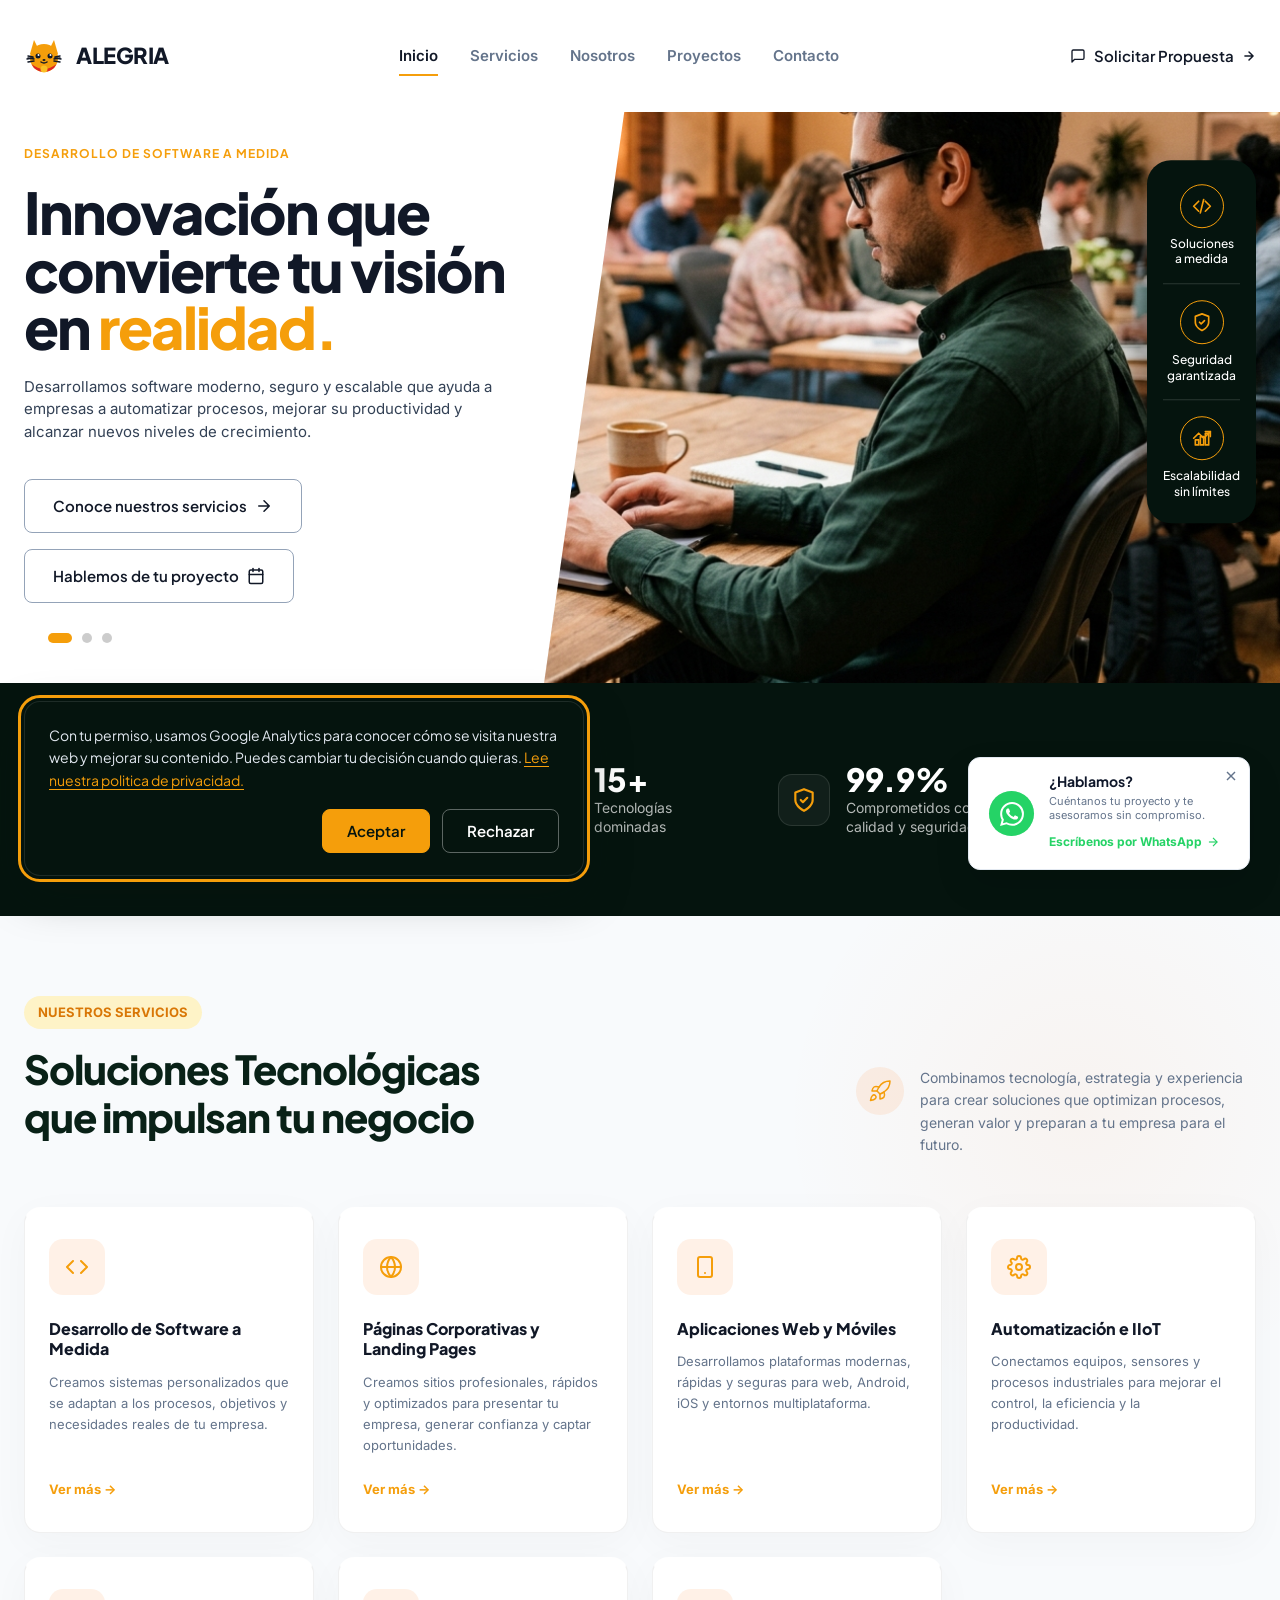
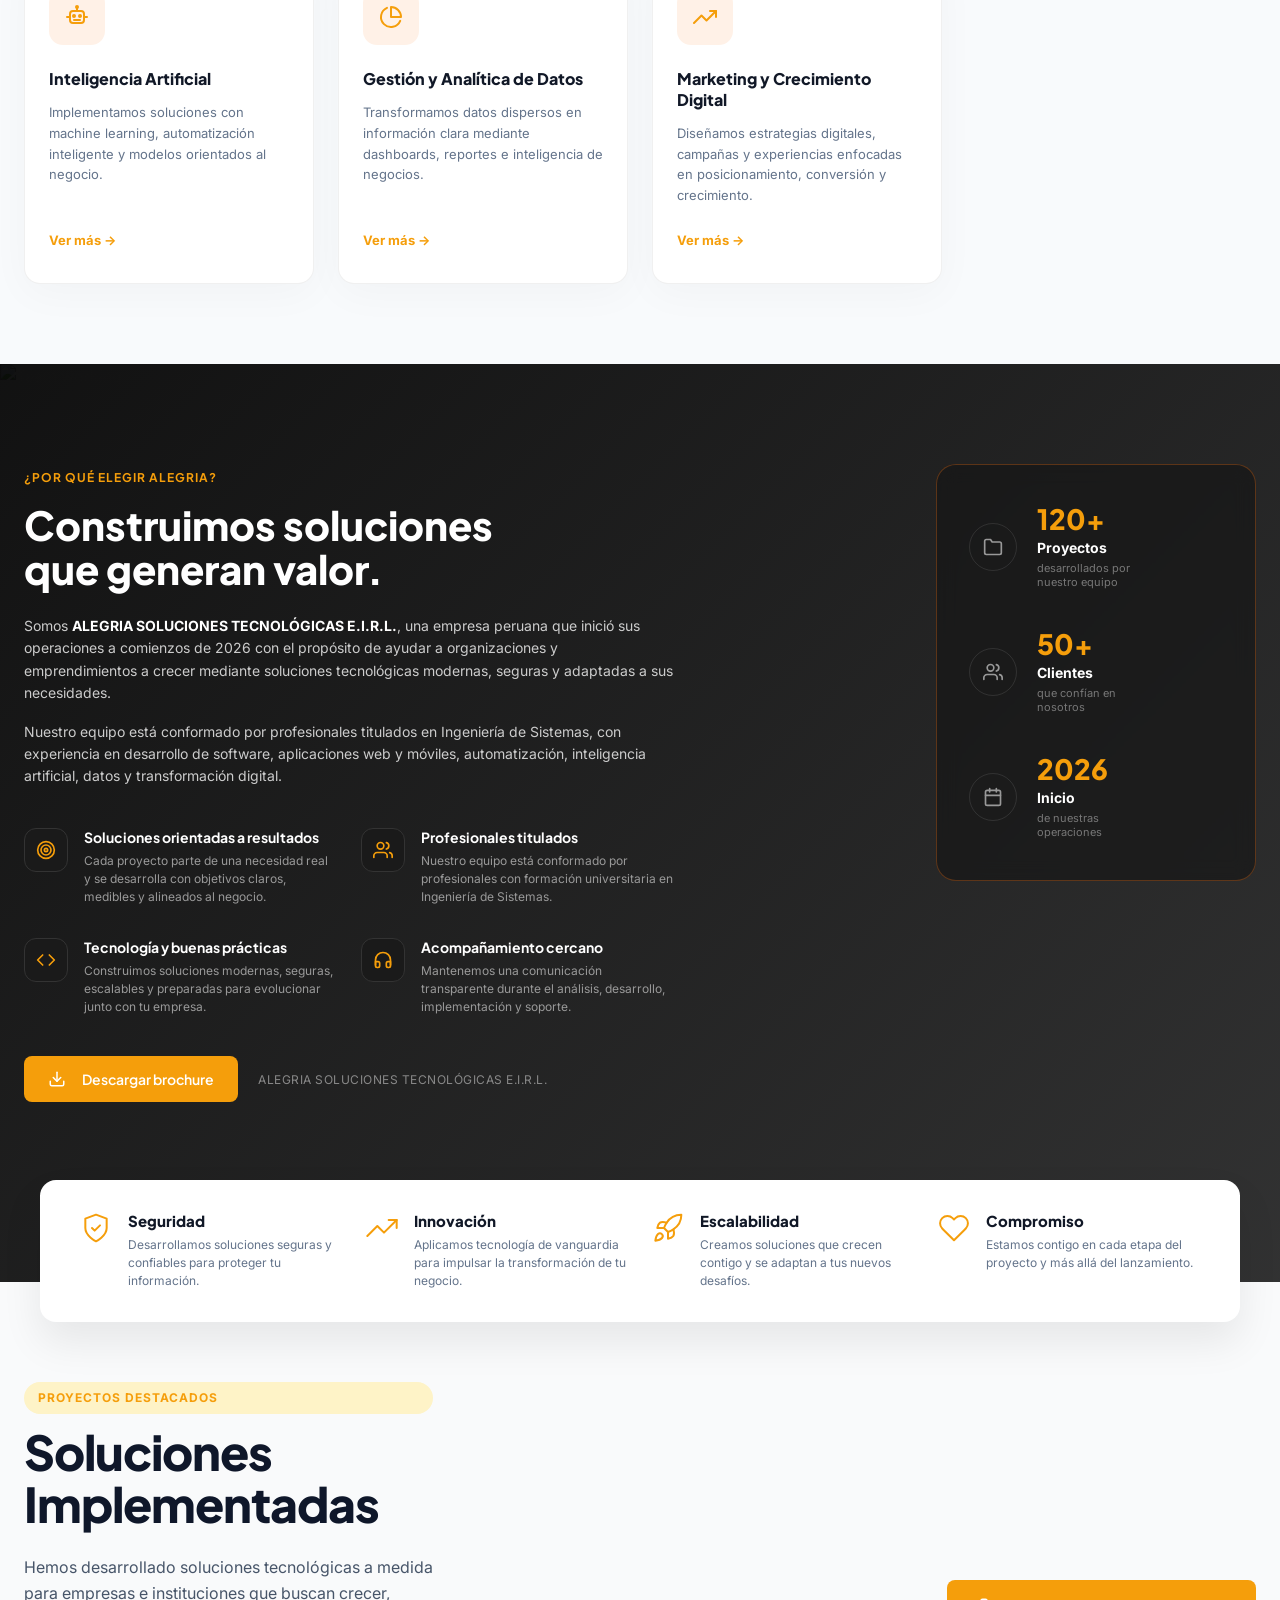
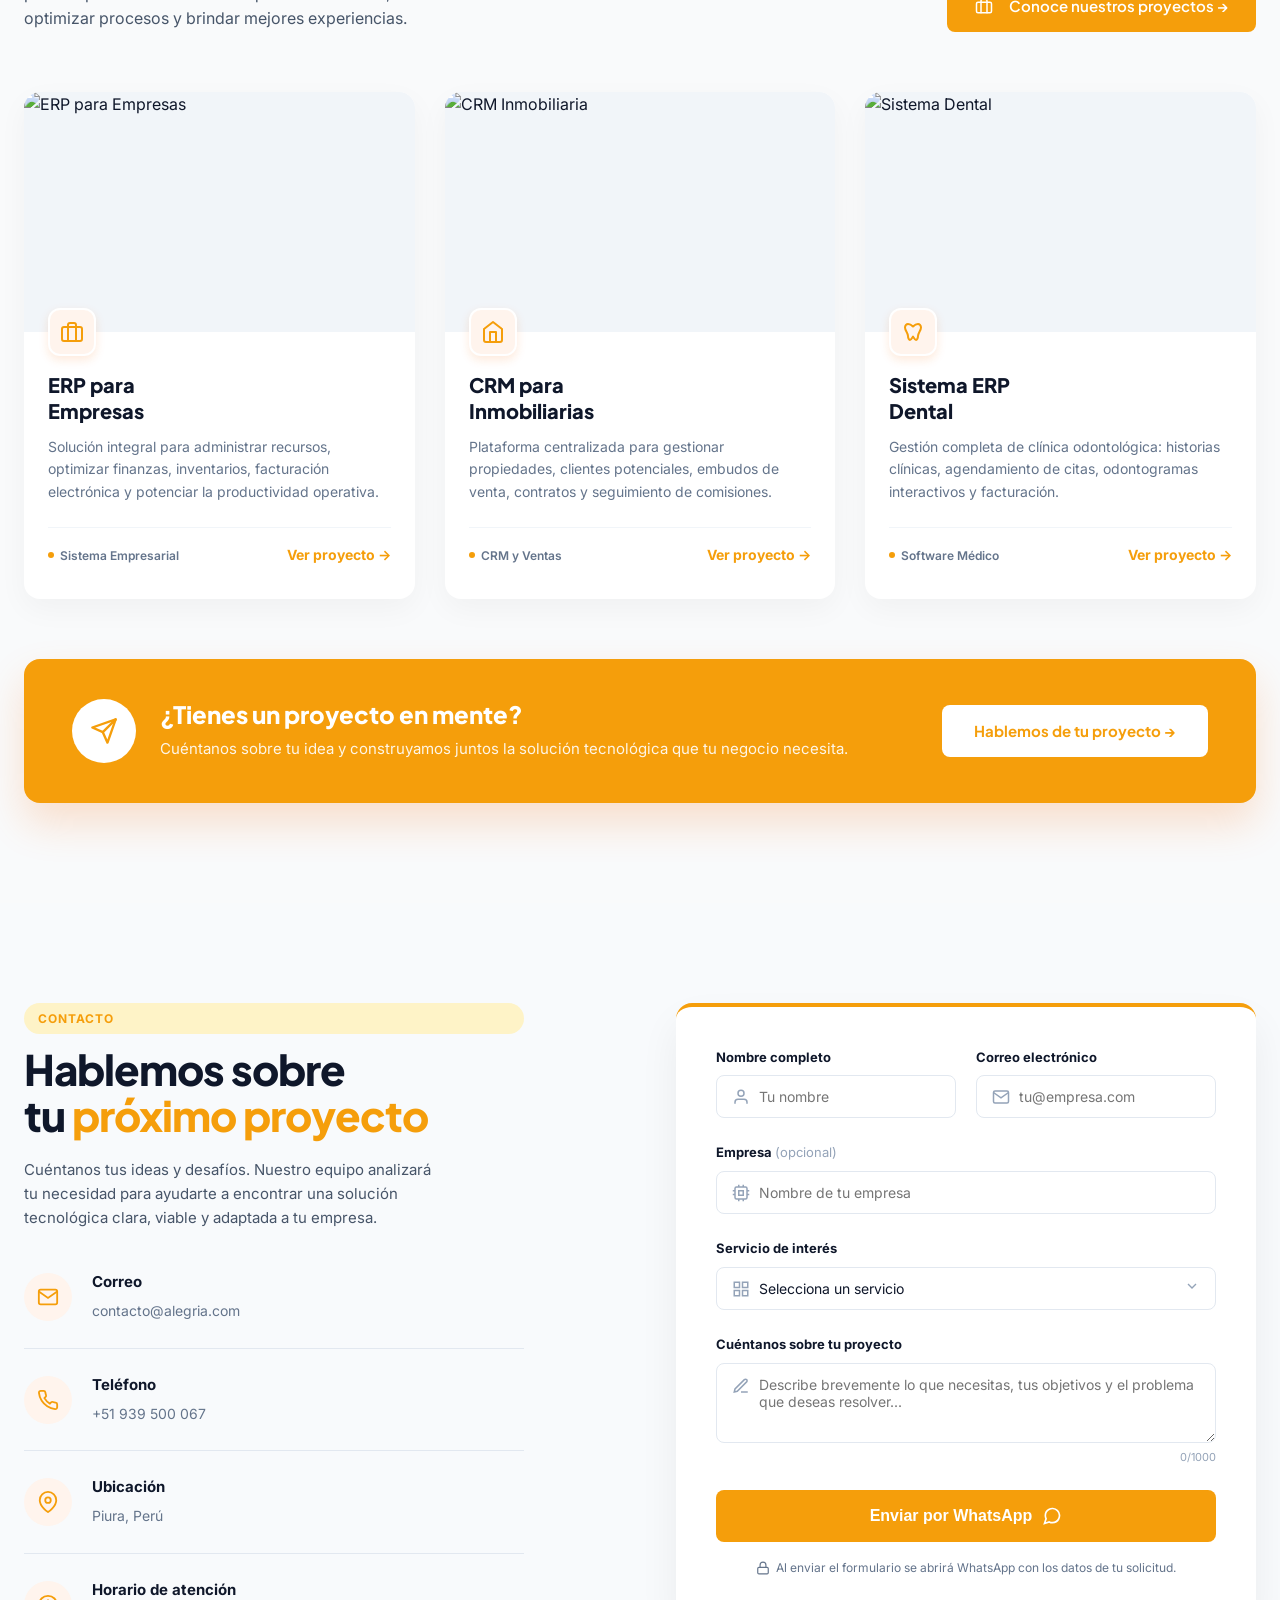
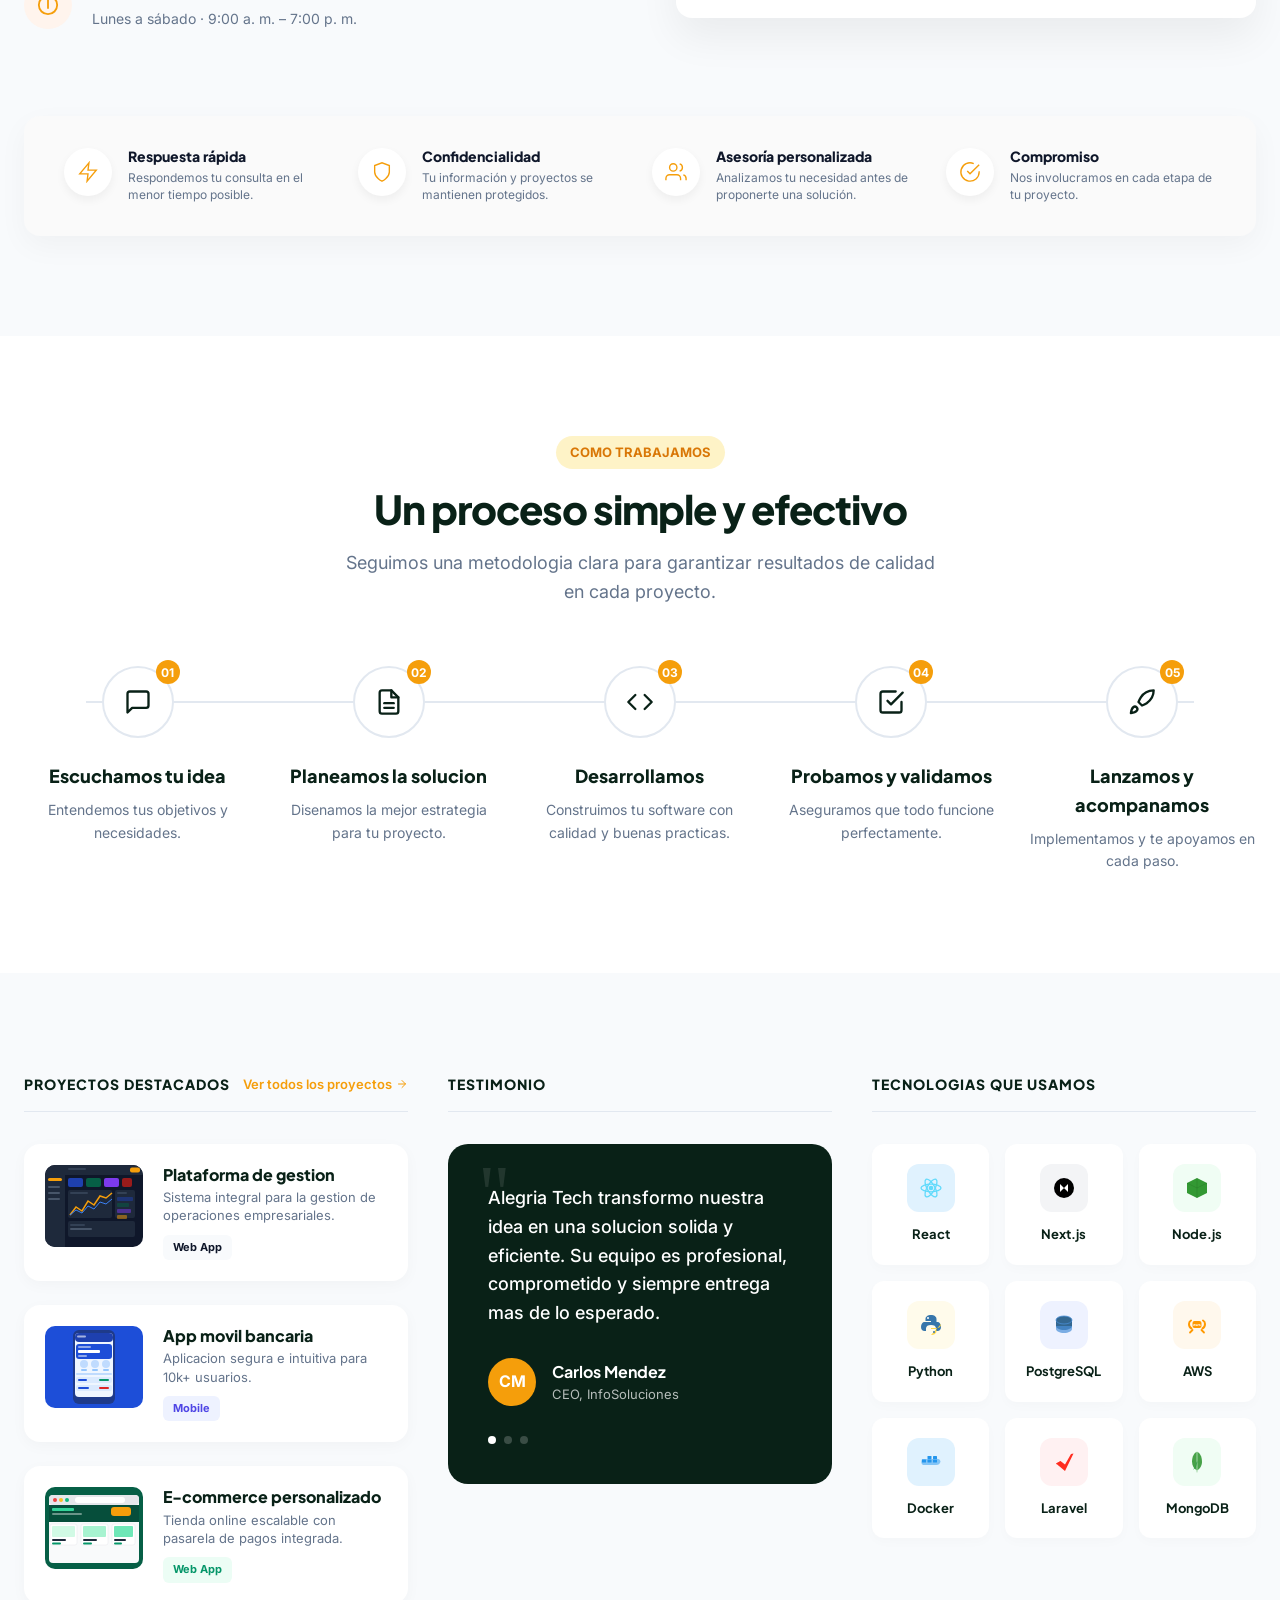
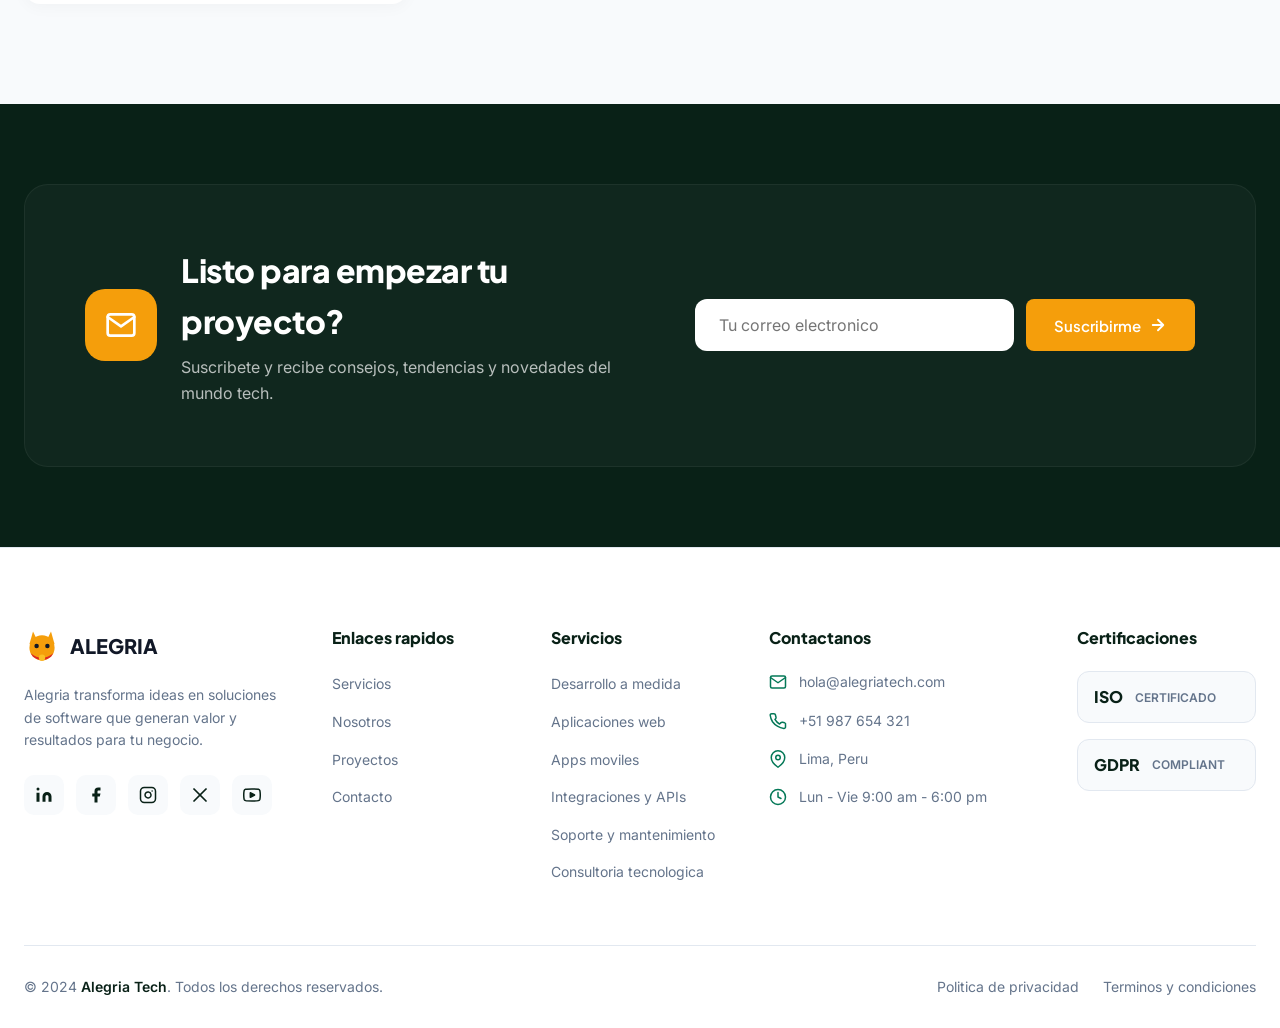
==== commit 42f61b15: "feat(analytics): consent-gated Google Analytics and a real privacy policy Add GA4 (property G-TBGVGD" ====
--- a/index.html
+++ b/index.html
@@ -5,12 +5,12 @@
   <meta name="viewport" content="width=device-width,initial-scale=1.0"/>
   <title>ALEGRIA | Software a Medida y Soluciones Tecnologicas</title>
   <meta name="description" content="Desarrollamos software moderno, seguro y escalable que ayuda a empresas a automatizar procesos, mejorar su productividad y alcanzar nuevos niveles de crecimiento."/>
-  <link rel="canonical" href="https://alegria.pe/"/>
   <link rel="preconnect" href="https://fonts.googleapis.com"/>
   <link rel="preconnect" href="https://fonts.gstatic.com" crossorigin/>
   <link href="https://fonts.googleapis.com/css2?family=Plus+Jakarta+Sans:wght@400;500;600;700;800;900&family=Inter:wght@400;500;600;700&display=swap" rel="stylesheet"/>
   <link rel="stylesheet" href="css/styles_v2.css?v=32"/>
   <link rel="icon" type="image/svg+xml" href="data:image/svg+xml,<svg xmlns='http://www.w3.org/2000/svg' viewBox='0 0 40 40'><polygon points='6,18 10,4 16,16' fill='%23F59E0B'/><polygon points='24,16 30,4 34,18' fill='%23F59E0B'/><circle cx='20' cy='22' r='14' fill='%23F59E0B'/><path d='M7.5 28 Q20 38 32.5 28 L30 32 Q20 40 10 32 Z' fill='%23DC2626'/><circle cx='20' cy='33' r='3.5' fill='%23FBBF24'/><circle cx='14' cy='20' r='2.5' fill='%23111827'/><circle cx='26' cy='20' r='2.5' fill='%23111827'/><ellipse cx='20' cy='24' rx='1.5' ry='1' fill='%23111827'/></svg>"/>
+  <link rel="stylesheet" href="css/consent.css?v=1"/>
 </head>
 <body>
 
@@ -150,9 +150,9 @@
         <div class="hero-content">
           <span class="hero-tag">DESARROLLO DE SOFTWARE A MEDIDA</span>
           
-          <h1 class="hero-h1">
+          <h2 class="hero-h1">
             Software a medida<br/>que optimiza tu<br/><span class="hero-accent">empresa.</span>
-          </h1>
+          </h2>
           
           <p class="hero-desc">
             En ALEGRIA desarrollamos software moderno, escalable y seguro que impulsa la transformación digital de tu negocio hacia el futuro.
@@ -180,9 +180,9 @@
         <div class="hero-content">
           <span class="hero-tag">SOLUCIONES WEB Y MÓVILES</span>
           
-          <h1 class="hero-h1">
+          <h2 class="hero-h1">
             Productos digitales<br/>listos para <span class="hero-accent">crecer.</span>
-          </h1>
+          </h2>
           
           <p class="hero-desc">
             Diseñamos plataformas web, aplicaciones móviles y sistemas empresariales enfocados en rendimiento, seguridad y una excelente experiencia de usuario.
@@ -1229,7 +1229,7 @@
     <div class="footer-bar">
       <p class="f-copy">&copy; 2024 <span>Alegria Tech</span>. Todos los derechos reservados.</p>
       <div class="f-policy">
-        <a href="#" id="f-privacy">Politica de privacidad</a>
+        <a href="privacidad.html">Politica de privacidad</a>
         <a href="#" id="f-terms">Terminos y condiciones</a>
       </div>
     </div>
@@ -1244,6 +1244,7 @@
 </button>
 
 <script src="js/script.js" defer></script>
+<script src="js/consent.js" defer></script>
 
 <!-- Floating WhatsApp box -->
 <div class="floating-wa" id="waBox">
--- a/css/consent.css
+++ b/css/consent.css
@@ -0,0 +1,171 @@
+/* ================================================================
+   ALEGRIA — Banner de consentimiento
+   ---------------------------------------------------------------
+   Todo el color, la tipografia y el radio salen de los tokens de
+   :root en css/styles_v2.css (--orange, --green-darker, --font-*, etc).
+   Este archivo no redefine ningun token global: solo los consume.
+
+   Se carga DESPUES de los estilos de la pagina, asi que sus reglas
+   ganan en caso de empate. Aun asi todo va debajo de .consent-banner
+   para no filtrar estilo al resto del documento.
+
+   Ubicacion: abajo a la IZQUIERDA en escritorio. A la derecha ya viven
+   la caja flotante de WhatsApp (.floating-wa, bottom/right 30px) y el
+   boton "volver arriba" (.btt, mismo esquina), asi que el aviso se
+   ancla al lado contrario y nunca los tapa. En <=768px la caja de
+   WhatsApp se oculta por CSS, y ahi el aviso si ocupa todo el ancho.
+   ================================================================ */
+
+.consent-banner {
+  /* Plus Jakarta Sans solo se carga en algunas paginas del sitio; donde
+     no esta, caemos en Inter, que si esta en las 10. De ahi la cadena. */
+  --consent-font: 'Plus Jakarta Sans', var(--font-secondary);
+
+  position: fixed;
+  left: 24px;
+  bottom: 24px;
+  /* Por encima del header fijo (z-index 1000) y por debajo del toast y
+     el lightbox (9999), para no competir con ellos. */
+  z-index: 2000;
+  width: min(560px, calc(100vw - 48px));
+  background: var(--green-darker);
+  color: var(--border);
+  border: 1px solid rgba(255, 255, 255, 0.10);
+  border-radius: 16px;
+  box-shadow: 0 18px 45px rgba(5, 20, 14, 0.35);
+  font-family: var(--consent-font);
+  line-height: 1.6;
+  animation: consent-rise 0.35s cubic-bezier(0.22, 1, 0.36, 1) both;
+}
+
+/* El contenedor recibe el foco al abrir: se anuncia el dialogo y el
+   usuario sigue tabulando hasta los botones. No hay foco precargado
+   en "Aceptar", para no decidir por el visitante con un Enter sin querer. */
+.consent-banner:focus {
+  outline: none;
+}
+.consent-banner:focus-visible {
+  outline: 3px solid var(--orange);
+  outline-offset: 3px;
+}
+
+@keyframes consent-rise {
+  from { opacity: 0; transform: translateY(24px); }
+  to   { opacity: 1; transform: translateY(0); }
+}
+
+.consent-banner__inner {
+  padding: 22px 24px;
+  display: flex;
+  flex-direction: column;
+  gap: 18px;
+}
+
+.consent-banner__text {
+  margin: 0;
+  font-size: 14px;
+  color: var(--border);
+}
+
+.consent-banner__link {
+  color: var(--orange);
+  text-decoration: underline;
+  text-underline-offset: 3px;
+  transition: color 0.3s ease;
+}
+.consent-banner__link:hover {
+  color: var(--orange-hover);
+}
+.consent-banner__link:focus-visible {
+  outline: 3px solid var(--orange);
+  outline-offset: 3px;
+  border-radius: 4px;
+}
+
+.consent-banner__actions {
+  display: flex;
+  flex-wrap: wrap;
+  justify-content: flex-end;
+  gap: 12px;
+}
+
+.consent-banner__btn {
+  display: inline-flex;
+  align-items: center;
+  justify-content: center;
+  padding: 12px 24px;
+  border-radius: 8px;
+  font-family: var(--consent-font);
+  font-weight: 600;
+  font-size: 15px;
+  line-height: 1.2;
+  cursor: pointer;
+  transition: background 0.3s ease, border-color 0.3s ease, transform 0.3s ease;
+}
+
+/* Aceptar: el naranja de marca. Sobre el panel verde oscuro el texto va
+   en --green-darker, porque blanco sobre #F59E0B no alcanza contraste. */
+.consent-banner__btn--accept {
+  background: var(--orange);
+  border: 1px solid var(--orange);
+  color: var(--green-darker);
+}
+.consent-banner__btn--accept:hover {
+  background: var(--orange-hover);
+  border-color: var(--orange-hover);
+  transform: translateY(-2px);
+}
+
+/* Rechazar: mismo peso visual, ninguna sombra de "no me dejes pasar". */
+.consent-banner__btn--reject {
+  background: transparent;
+  border: 1px solid rgba(255, 255, 255, 0.35);
+  color: var(--white);
+}
+.consent-banner__btn--reject:hover {
+  border-color: var(--white);
+  background: rgba(255, 255, 255, 0.06);
+}
+
+.consent-banner__btn:focus-visible {
+  outline: 3px solid var(--orange);
+  outline-offset: 3px;
+}
+
+/* ── Movil ───────────────────────────────────────────────────
+   <=768px es justo el punto en que styles_v2.css oculta .floating-wa,
+   asi que el aviso puede ocupar el ancho completo sin tapar nada. */
+@media (max-width: 768px) {
+  .consent-banner {
+    left: 0;
+    right: 0;
+    bottom: 0;
+    width: 100%;
+    border-radius: 16px 16px 0 0;
+    border-left: none;
+    border-right: none;
+    border-bottom: none;
+  }
+  .consent-banner__inner {
+    padding: 20px;
+  }
+  .consent-banner__actions {
+    flex-direction: column;
+  }
+  .consent-banner__btn {
+    width: 100%;
+  }
+}
+
+/* Mismo criterio que styles_v2.css: sin animaciones si el sistema pide. */
+@media (prefers-reduced-motion: reduce) {
+  .consent-banner,
+  .consent-banner__btn,
+  .consent-banner__link {
+    animation: none !important;
+    transition: none !important;
+  }
+  .consent-banner__btn--accept:hover {
+    transform: none;
+  }
+}
